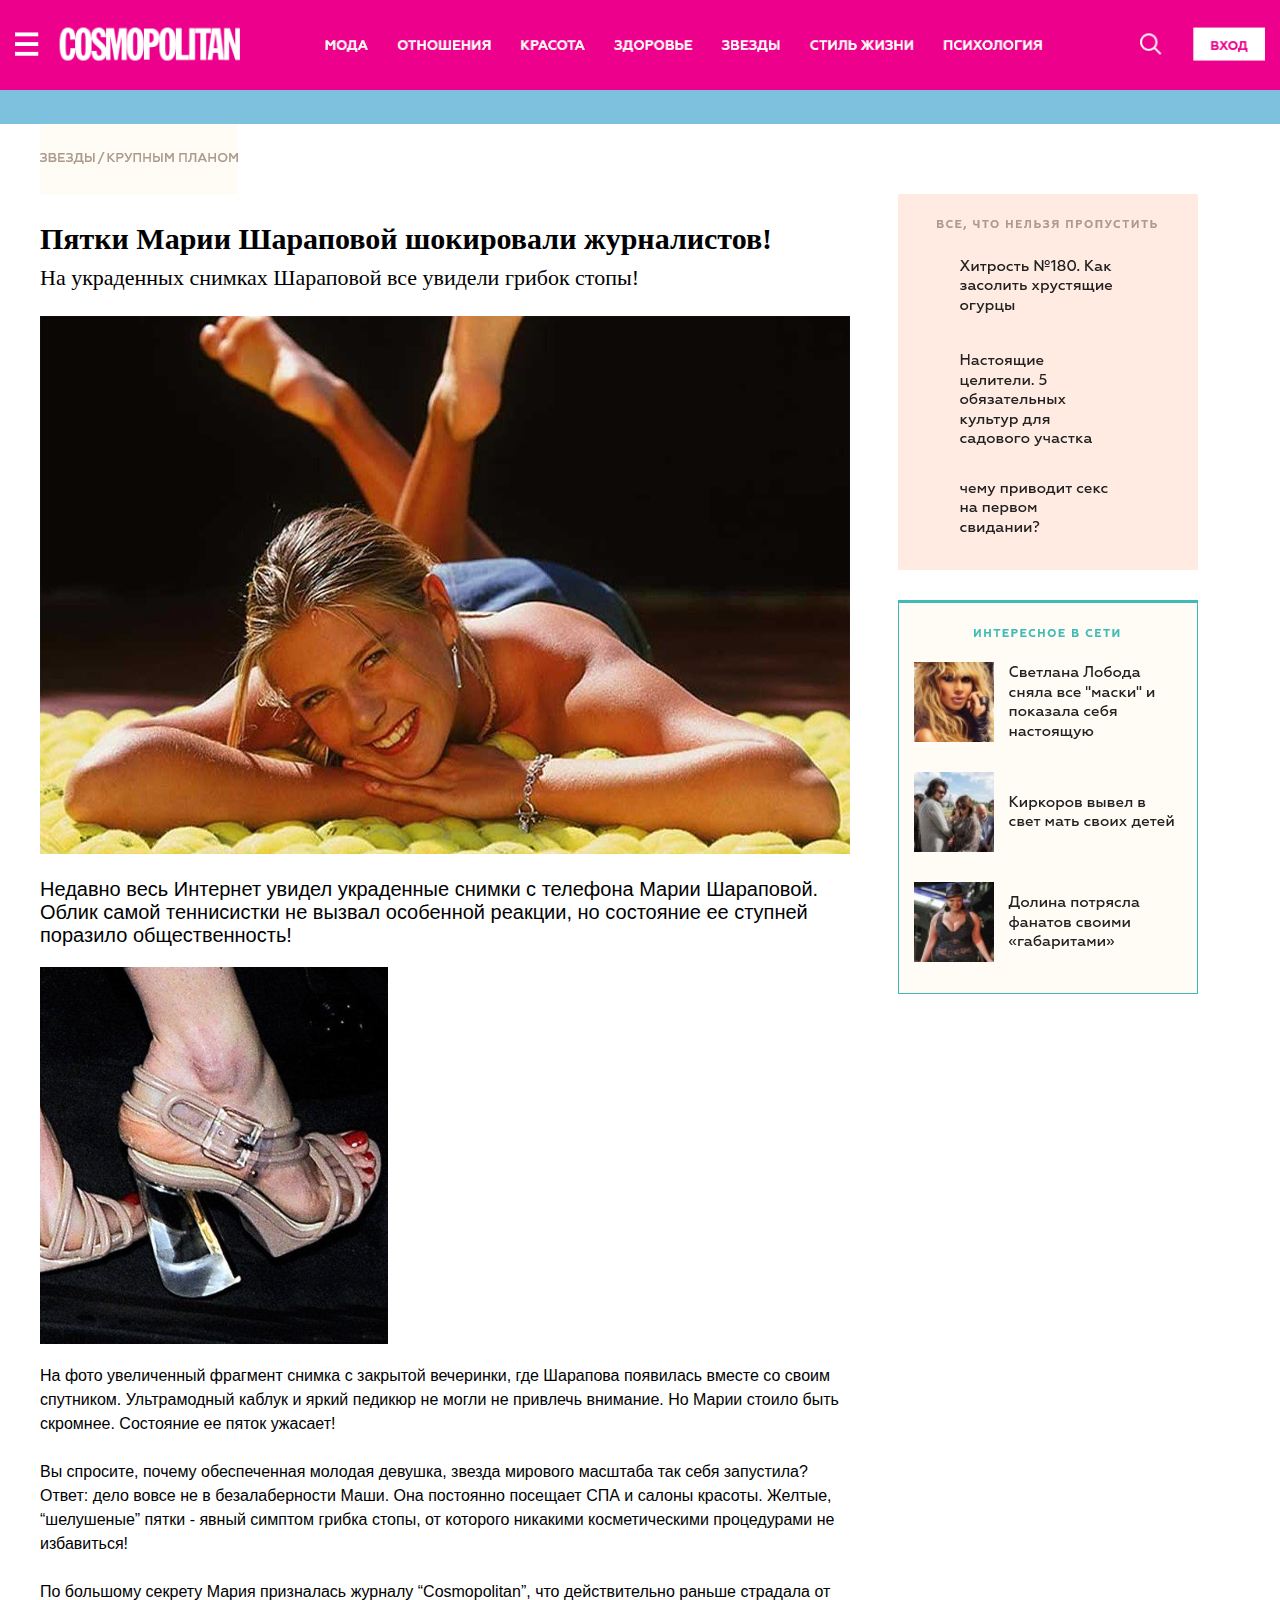
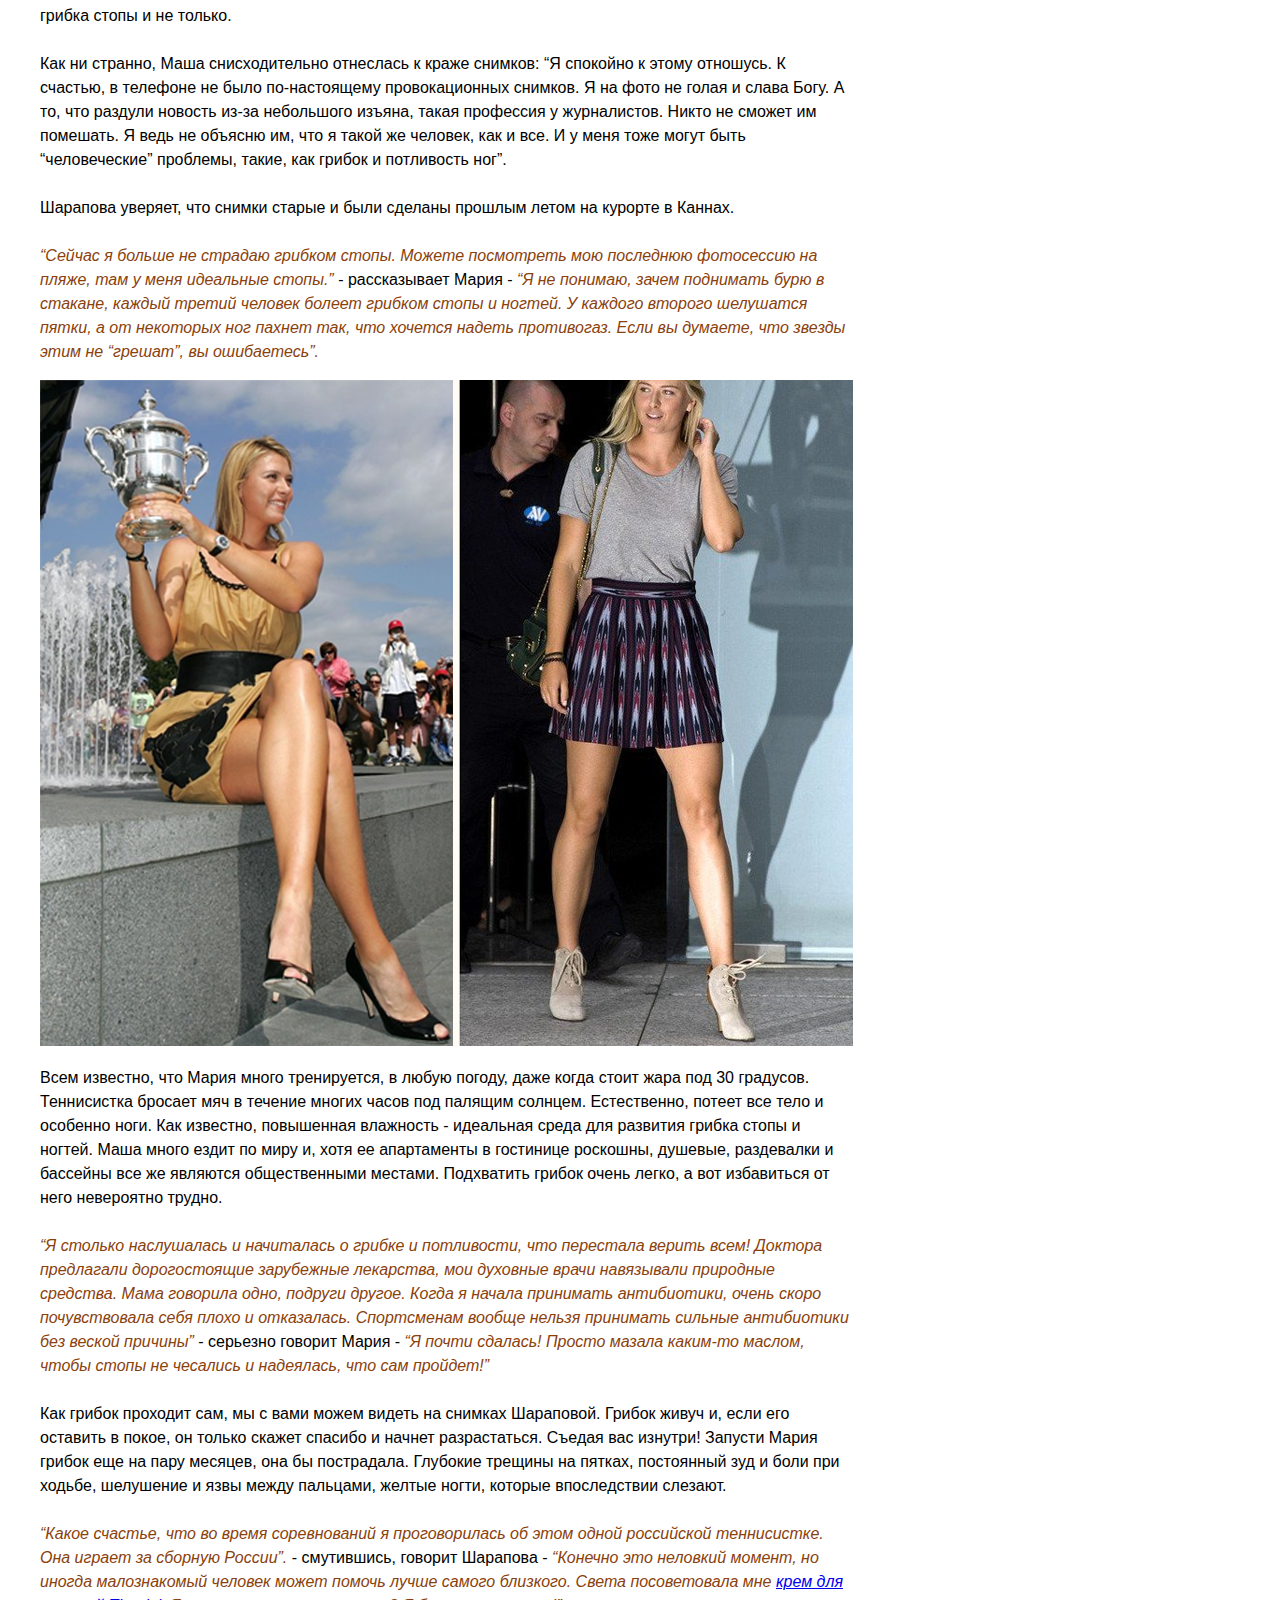
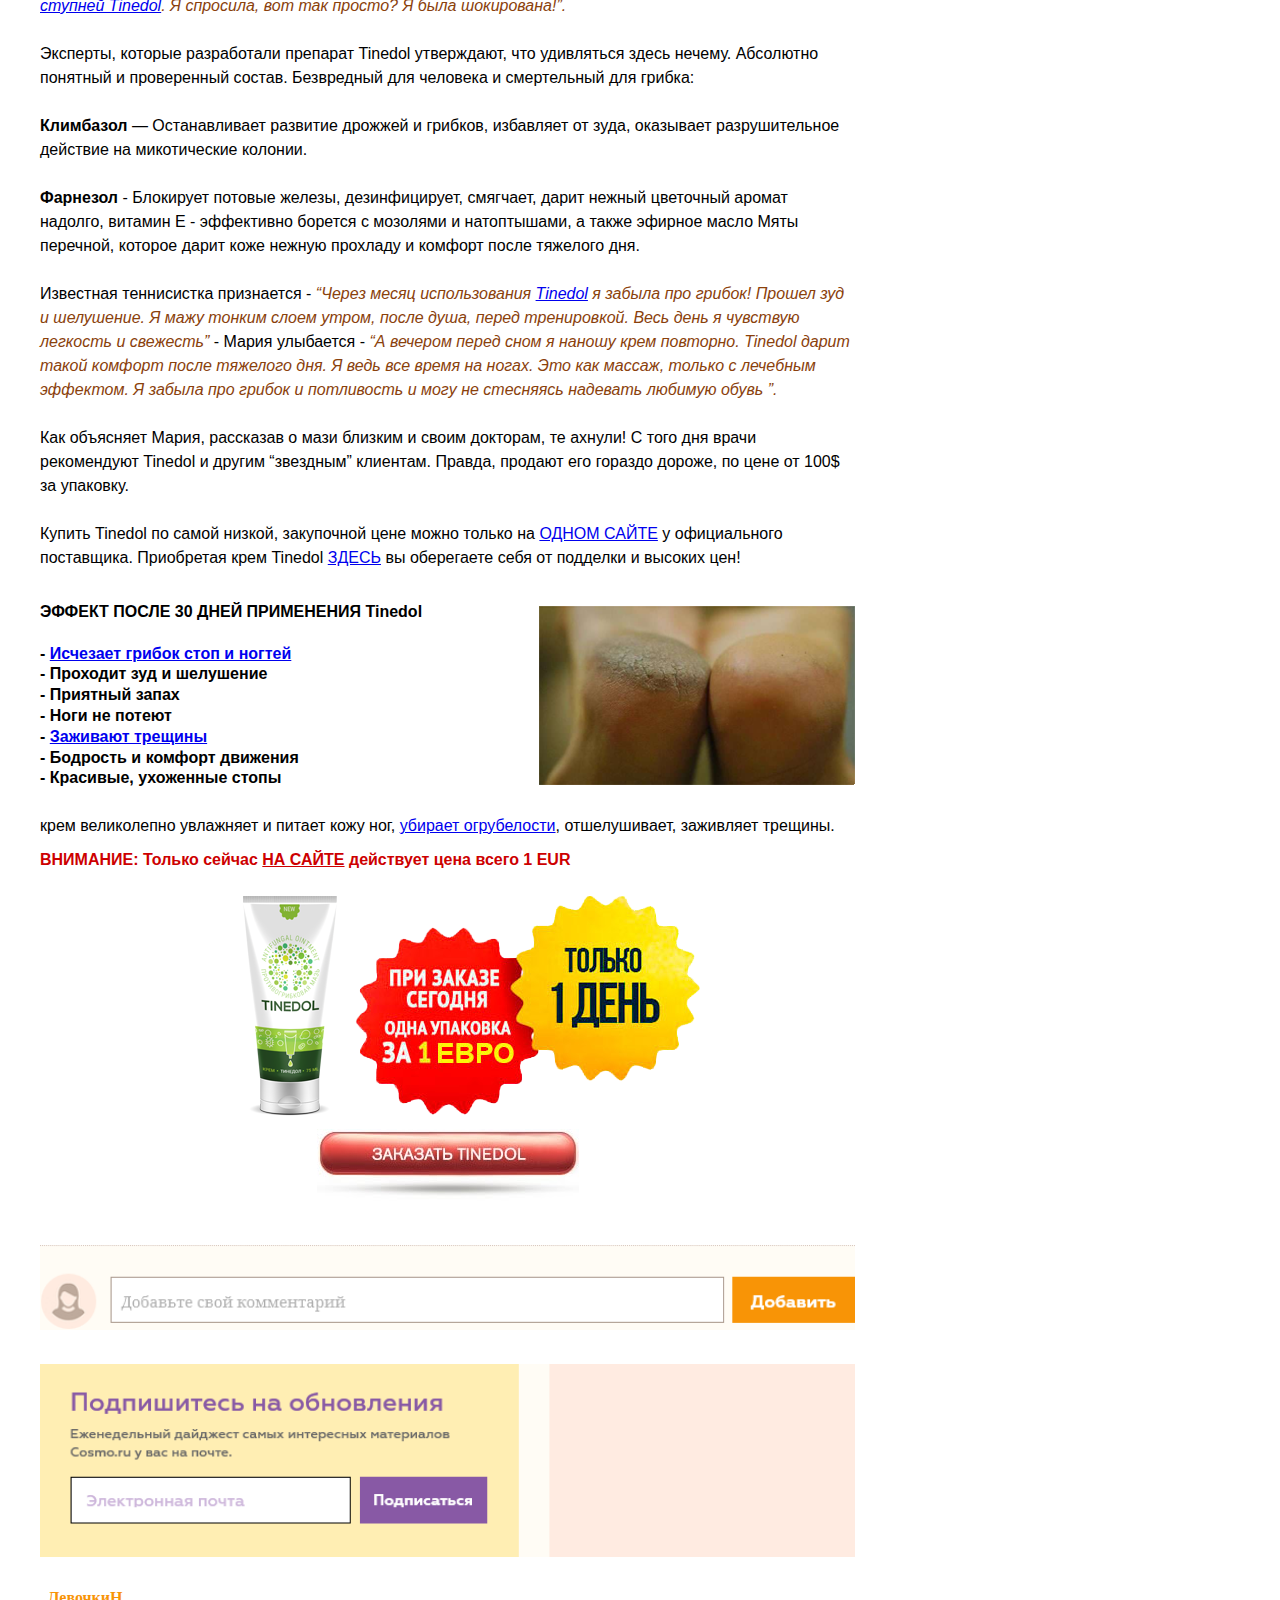
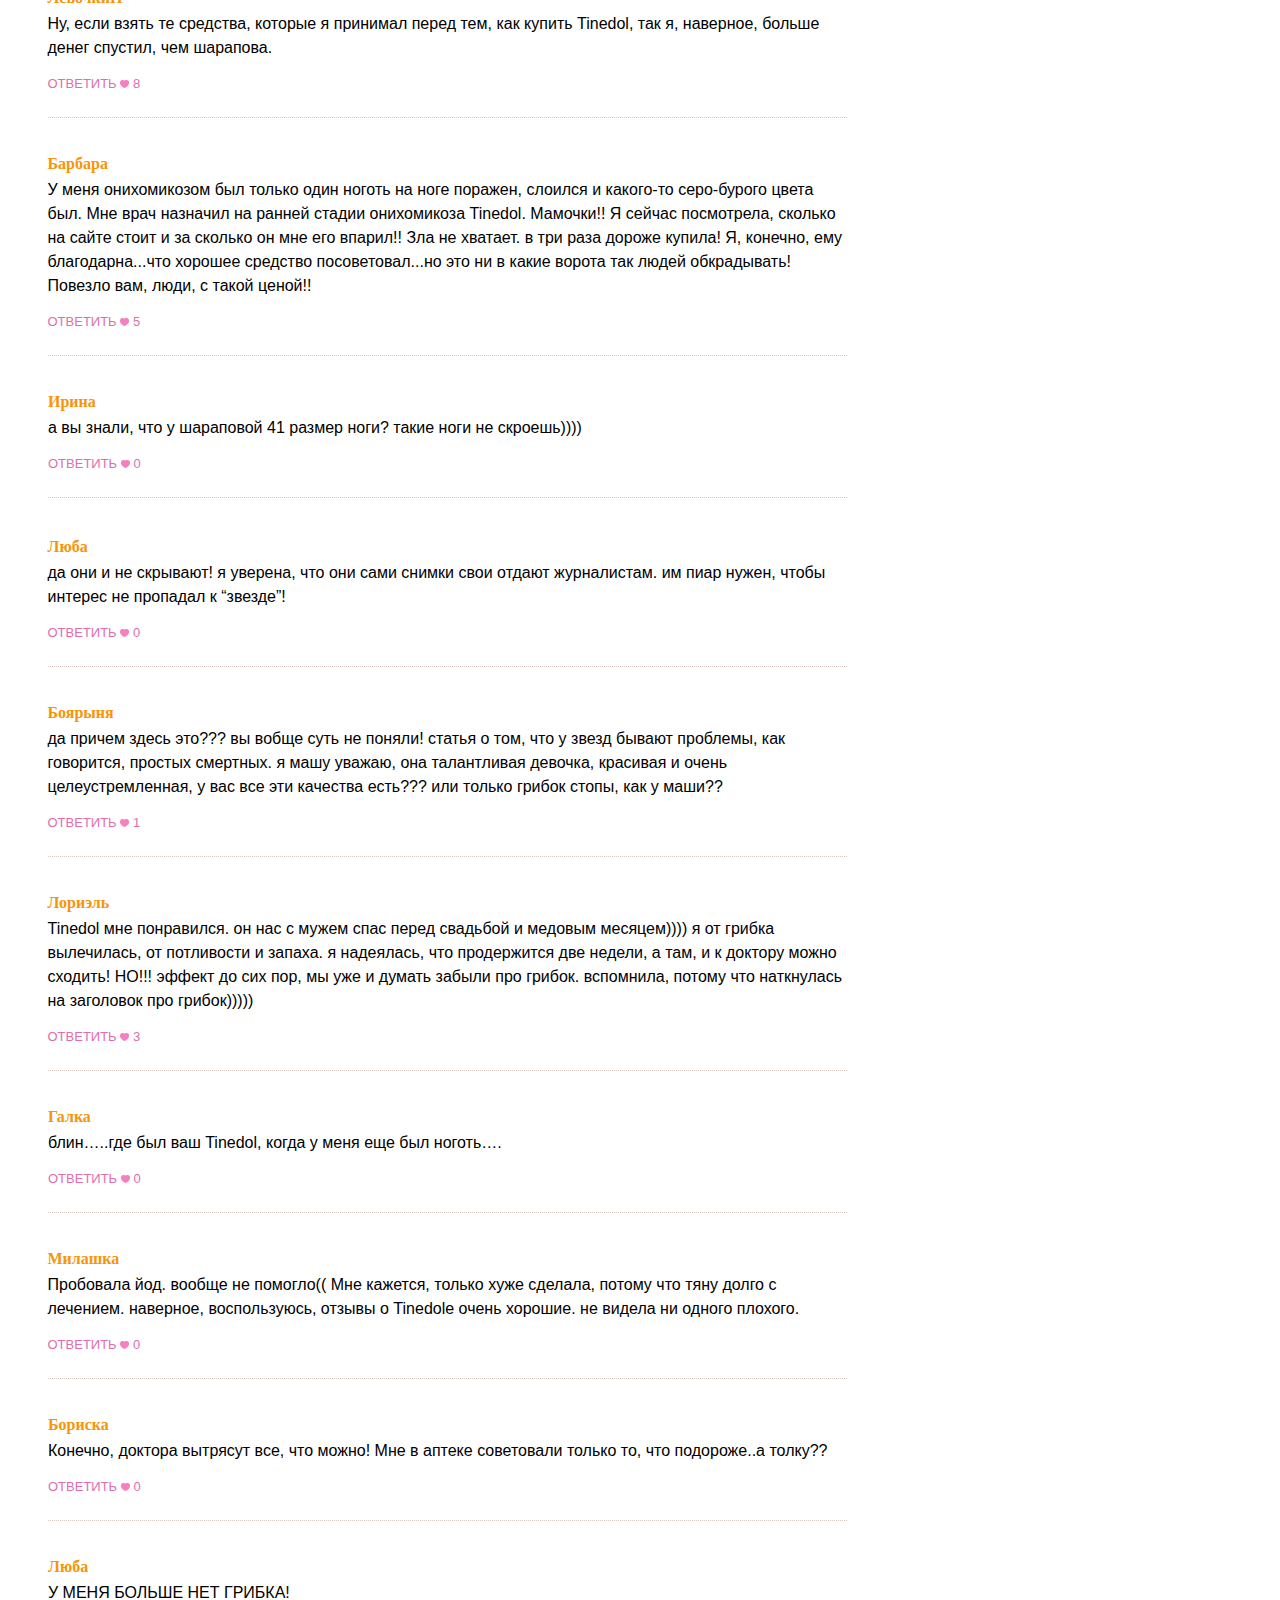
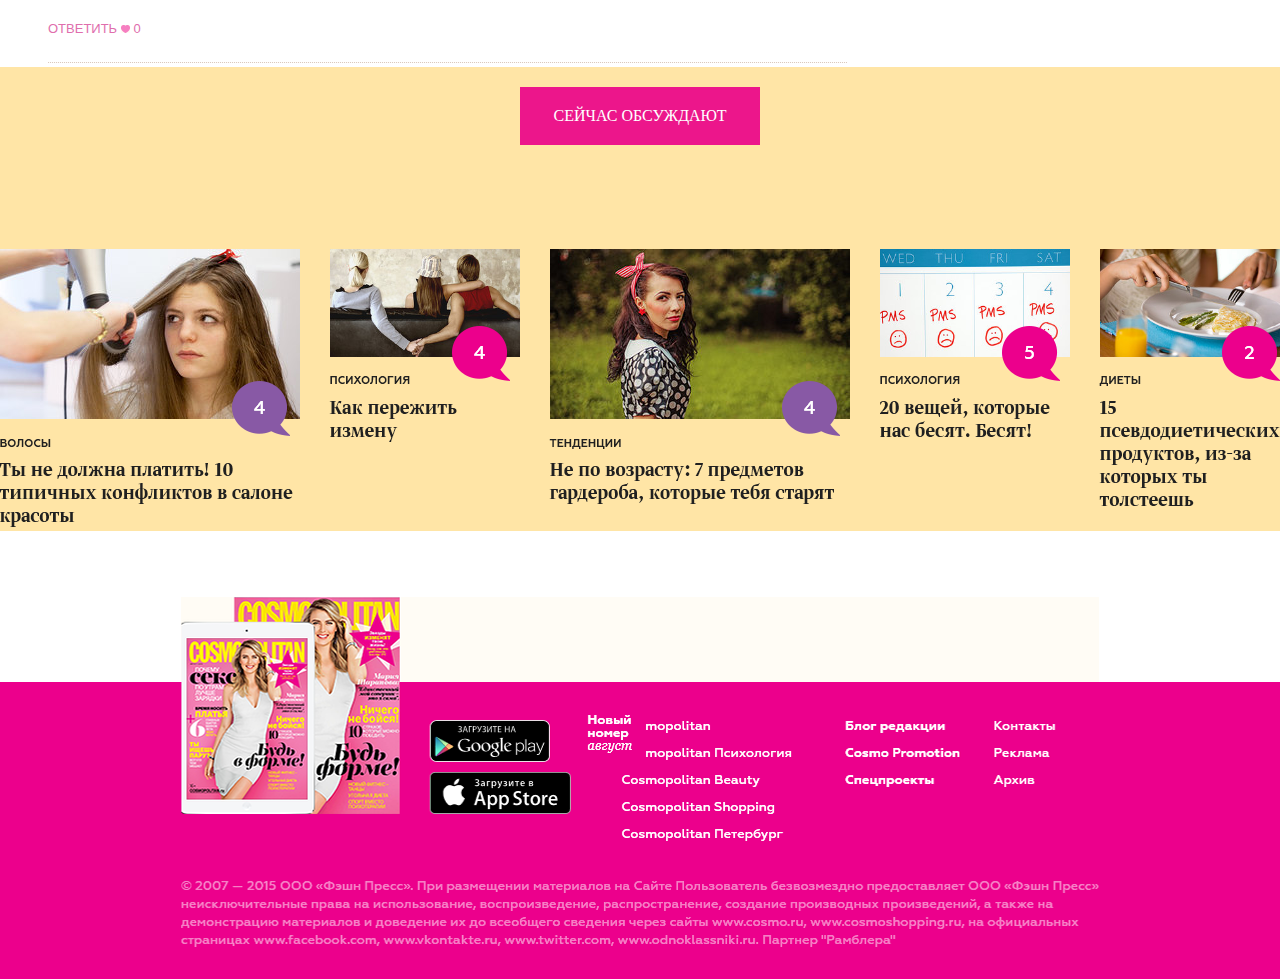
==== index.html @ 01d5bfee "123" ====
<!DOCTYPE html>
<html lang="ru">

<head>
    <meta http-equiv="Content-Type" content="text/html; charset=UTF-8">
    <meta charset="UTF-8">
    <title>Купить Tinedol недорого. Цены, отзывы. Закажите Tinedol сейчас! </title>
    <link rel="stylesheet" href="./files/main.css">
    <meta name="viewport" content="width=device-width, initial-scale=1, shrink-to-fit=no">
</head>

<body>
    <header>
        <div class="block">
            <a href="http://sekahspotok.com/damp/" class="menu-open" style="background-image: url(./files/head.png);"></a>
        </div>
    </header>
    <div class="menu">
        <div class="bl_blue">
            <a href="">
                <img scr="%D0%A8%D0%B0%D1%80%D0%B0%D0%BF%D0%BE%D0%B2%D0%B0_files/menu.png">
            </a>
        </div>
    </div>
    <a href="http://sekahspotok.com/damp/" class="header-top">
        <img src="./files/after_menu.png" alt="" class="after_menu">
    </a>
    <section class="header_flex">
        <div class="left">
            <p class="title">
                <span class="bold">Пятки Марии Шараповой шокировали журналистов!</span>
                <br>На украденных снимках Шараповой все увидели грибок стопы!
            </p>
            <img src="./files/shar1.png" alt="" class="shar">
            <p class="commit_shar">Недавно весь Интернет увидел украденные снимки с телефона Марии Шараповой. Облик самой теннисистки не вызвал
                особенной реакции, но состояние ее ступней поразило общественность!
            </p>
            <img src="./files/leg.png" alt="" class="leg">
            <p class="shar2">На фото увеличенный фрагмент снимка с закрытой вечеринки, где Шарапова появилась вместе со своим спутником. Ультрамодный
                каблук и яркий педикюр не могли не привлечь внимание. Но Марии стоило быть скромнее. Состояние ее пяток ужасает!
                <br>
                <br> Вы спросите, почему обеспеченная молодая девушка, звезда мирового масштаба так себя запустила? Ответ: дело
                вовсе не в безалаберности Маши. Она постоянно посещает СПА и салоны красоты. Желтые, “шелушеные” пятки -
                явный симптом грибка стопы, от которого никакими косметическими процедурами не избавиться!
                <br>
                <br> По большому секрету Мария призналась журналу “Cosmopolitan”, что действительно раньше страдала от грибка
                стопы и не только.
                <br>
                <br> Как ни странно, Маша снисходительно отнеслась к краже снимков: “Я спокойно к этому отношусь. К счастью,
                в телефоне не было по-настоящему провокационных снимков. Я на фото не голая и слава Богу. А то, что раздули
                новость из-за небольшого изъяна, такая профессия у журналистов. Никто не сможет им помешать. Я ведь не объясню
                им, что я такой же человек, как и все. И у меня тоже могут быть “человеческие” проблемы, такие, как грибок
                и потливость ног”.
                <br>
                <br> Шарапова уверяет, что снимки старые и были сделаны прошлым летом на курорте в Каннах.
                <br>
                <br>
                <i class="gold">“Сейчас я больше не страдаю грибком стопы. Можете посмотреть мою последнюю фотосессию на пляже, там у меня
                    идеальные стопы.”</i> - рассказывает Мария -
                <i class="gold">“Я не понимаю, зачем поднимать бурю в стакане, каждый третий человек болеет грибком стопы и ногтей. У каждого
                    второго шелушатся пятки, а от некоторых ног пахнет так, что хочется надеть противогаз. Если вы думаете,
                    что звезды этим не “грешат”, вы ошибаетесь”.</i>
            </p>
            <img src="./files/shar2.png" alt="" class="shar3">
            <p class="shar2">
                Всем известно, что Мария много тренируется, в любую погоду, даже когда стоит жара под 30 градусов. Теннисистка бросает мяч
                в течение многих часов под палящим солнцем. Естественно, потеет все тело и особенно ноги. Как известно, повышенная
                влажность - идеальная среда для развития грибка стопы и ногтей. Маша много ездит по миру и, хотя ее апартаменты
                в гостинице роскошны, душевые, раздевалки и бассейны все же являются общественными местами. Подхватить грибок
                очень легко, а вот избавиться от него невероятно трудно.
                <br>
                <br>
                <i class="gold">“Я столько наслушалась и начиталась о грибке и потливости, что перестала верить всем! Доктора предлагали
                    дорогостоящие зарубежные лекарства, мои духовные врачи навязывали природные средства. Мама говорила одно,
                    подруги другое. Когда я начала принимать антибиотики, очень скоро почувствовала себя плохо и отказалась.
                    Спортсменам вообще нельзя принимать сильные антибиотики без веской причины”</i> - серьезно говорит Мария
                -
                <i class="gold">“Я почти сдалась! Просто мазала каким-то маслом, чтобы стопы не чесались и надеялась, что сам пройдет!”</i>
                <br>
                <br> Как грибок проходит сам, мы с вами можем видеть на снимках Шараповой. Грибок живуч и, если его оставить
                в покое, он только скажет спасибо и начнет разрастаться. Съедая вас изнутри! Запусти Мария грибок еще на
                пару месяцев, она бы пострадала. Глубокие трещины на пятках, постоянный зуд и боли при ходьбе, шелушение
                и язвы между пальцами, желтые ногти, которые впоследствии слезают.
                <br>
                <br>
                <i class="gold">“Какое счастье, что во время соревнований я проговорилась об этом одной российской теннисистке. Она играет
                    за сборную России”.</i> - смутившись, говорит Шарапова -
                <i class="gold">“Конечно это неловкий момент, но иногда малознакомый человек может помочь лучше самого близкого. Света посоветовала
                    мне
                    <a href="http://sekahspotok.com/damp/">крем для ступней Tinedol</a>. Я спросила, вот так просто? Я была шокирована!”. </i>
                <br>
                <br> Эксперты, которые разработали препарат Tinedol утверждают, что удивляться здесь нечему. Абсолютно понятный
                и проверенный состав. Безвредный для человека и смертельный для грибка:
                <br>
                <br>
                <span class="bold2">Климбазол</span> — Останавливает развитие дрожжей и грибков, избавляет от зуда, оказывает разрушительное
                действие на микотические колонии.
                <br>
                <br>
                <span class="bold2">Фарнезол</span> - Блокирует потовые железы, дезинфицирует, смягчает, дарит нежный цветочный аромат надолго,
                витамин Е - эффективно борется с мозолями и натоптышами, а также эфирное масло Мяты перечной, которое дарит
                коже нежную прохладу и комфорт после тяжелого дня.
                <br>
                <br> Известная теннисистка признается -
                <i class="gold">“Через месяц использования <a href="http://sekahspotok.com/damp/">Tinedol</a> я
                    забыла про грибок! Прошел зуд и шелушение. Я мажу тонким слоем утром, после душа, перед тренировкой.
                    Весь день я чувствую легкость и свежесть” </i>- Мария улыбается -
                <i class="gold">“А вечером перед сном я наношу крем повторно. Tinedol дарит такой комфорт после тяжелого дня. Я ведь все
                    время на ногах. Это как массаж, только с лечебным эффектом. Я забыла про грибок и потливость и могу не
                    стесняясь надевать любимую обувь ”.</i>
                <br>
                <br> Как объясняет Мария, рассказав о мази близким и своим докторам, те ахнули! С того дня врачи рекомендуют
                Tinedol и другим “звездным” клиентам. Правда, продают его гораздо дороже, по цене от 100$ за упаковку.
                <br>
                <br> Купить Tinedol по самой низкой, закупочной цене можно только на
                <a href="http://sekahspotok.com/damp/">ОДНОМ САЙТЕ</a> у официального поставщика. Приобретая крем Tinedol
                <a href="http://sekahspotok.com/damp/">ЗДЕСЬ</a> вы оберегаете себя от подделки и высоких цен!
            </p>
            <p class="img_txt">ЭФФЕКТ ПОСЛЕ 30 ДНЕЙ ПРИМЕНЕНИЯ Tinedol
                <br>
                <br> -
                <a href="http://sekahspotok.com/damp/">Исчезает грибок стоп и ногтей</a>
                <br> - Проходит зуд и шелушение
                <br> - Приятный запах
                <br> - Ноги не потеют
                <br> -
                <a href="http://sekahspotok.com/damp/">Заживают трещины</a>
                <br> - Бодрость и комфорт движения
                <br> - Красивые, ухоженные стопы
            </p>
            <img src="./files/leg2.png" alt="" class="leg2">
            <p class="after_leg">крем великолепно увлажняет и питает кожу ног,
                <a href="http://sekahspotok.com/damp/">убирает огрубелости</a>, отшелушивает, заживляет трещины. </p>
            <p class="after_red">ВНИМАНИЕ: Только сейчас
                <a href="http://sekahspotok.com/damp/" class="red_link">НА САЙТЕ</a> действует цена всего 1 EUR</p>
            <p style="text-align: center">
                <img src="./files/unnamed.png" alt="">
                </a>
                <a href="http://sekahspotok.com/damp/" style="text-align: center; display: block">
                    <img src="./files/unnamed22.jpg" alt="">
            </p>
            <a href="http://sekahspotok.com/damp/" class="delete">
                <img src="./files/add_com.png" alt="" class="coment_add">
            </a>
            <a href="http://sekahspotok.com/damp/" class="delete">
                <img src="./files/ref.png" alt="" class="ref">
            </a>
            <div class="commit">
                <div class="commit1">
            
                    <div class="c_right">
                        <p class="name">ЛевочкиН </p>
                        <p class="commit_txt">Ну, если взять те средства, которые я принимал перед тем, как купить Tinedol, так я, наверное, больше
                            денег спустил, чем шарапова. </p>
                        <p class="rose">Ответить
                            <img src="./files/like.png" alt="" class="like"> 8</p>
                    </div>
                    <img src="./files/line_down.png" alt="" class="line_down">
                </div>
                <div class="commit2">
                
                    <div class="c_right1">
                        <p class="name">Барбара </p>
                        <p class="commit_txt">У меня онихомикозом был только один ноготь на ноге поражен, слоился и какого-то серо-бурого цвета
                            был. Мне врач назначил на ранней стадии онихомикоза Tinedol. Мамочки!! Я сейчас посмотрела, сколько
                            на сайте стоит и за сколько он мне его впарил!! Зла не хватает. в три раза дороже купила! Я,
                            конечно, ему благодарна...что хорошее средство посоветовал...но это ни в какие ворота так людей
                            обкрадывать! Повезло вам, люди, с такой ценой!!</p>
                        <p class="rose">Ответить
                            <img src="./files/like.png" alt="" class="like"> 5</p>
                    </div>
                    <img src="./files/line_down.png" alt="" class="line_down">
                </div>
                <div class="commit3">
                
                    <div class="c_right2">
                        <p class="name">Ирина</p>
                        <p class="commit_txt">а вы знали, что у шараповой 41 размер ноги? такие ноги не скроешь))))
                        </p>
                        <p class="rose">Ответить
                            <img src="./files/like.png" alt="" class="like"> 0</p>
                    </div>
                    <img src="./files/line_down.png" alt="" class="line_down">
                </div>
                <div class="commit4">
                   
                    <div class="c_right">
                        <p class="name">Люба</p>
                        <p class="commit_txt">да они и не скрывают! я уверена, что они сами снимки свои отдают журналистам. им пиар нужен, чтобы
                            интерес не пропадал к “звезде”!</p>
                        <p class="rose">Ответить
                            <img src="./files/like.png" alt="" class="like"> 0</p>
                    </div>
                    <img src="./files/line_down.png" alt="" class="line_down">
                </div>
                <div class="commit5">
               
                    <div class="c_right4">
                        <p class="name">Боярыня</p>
                        <p class="commit_txt">да причем здесь это??? вы вобще суть не поняли! статья о том, что у звезд бывают проблемы, как говорится,
                            простых смертных. я машу уважаю, она талантливая девочка, красивая и очень целеустремленная,
                            у вас все эти качества есть??? или только грибок стопы, как у маши??
                        </p>
                        <p class="rose">Ответить
                            <img src="./files/like.png" alt="" class="like"> 1</p>
                    </div>
                    <img src="./files/line_down.png" alt="" class="line_down">
                </div>
                <div class="commit6">
             
                    <div class="c_right5">
                        <p class="name">Лориэль</p>
                        <p class="commit_txt">Tinedol мне понравился. он нас с мужем спас перед свадьбой и медовым месяцем)))) я от грибка вылечилась,
                            от потливости и запаха. я надеялась, что продержится две недели, а там, и к доктору можно сходить!
                            НО!!! эффект до сих пор, мы уже и думать забыли про грибок. вспомнила, потому что наткнулась
                            на заголовок про грибок)))))
                        </p>
                        <p class="rose">Ответить
                            <img src="./files/like.png" alt="" class="like"> 3</p>
                    </div>
                    <img src="./files/line_down.png" alt="" class="line_down">
                </div>
                <div class="commit7">
                   
                    <div class="c_right6">
                        <p class="name">Галка</p>
                        <p class="commit_txt">блин…..где был ваш Tinedol, когда у меня еще был ноготь….
                        </p>
                        <p class="rose">Ответить
                            <img src="./files/like.png" alt="" class="like"> 0</p>
                    </div>
                    <img src="./files/line_down.png" alt="" class="line_down">
                </div>
                <div class="commit5">
                    
                    <div class="c_right4">
                        <p class="name">Милашка</p>
                        <p class="commit_txt">Пробовала йод. вообще не помогло(( Мне кажется, только хуже сделала, потому что тяну долго с лечением.
                            наверное, воспользуюсь, отзывы о Tinedolе очень хорошие. не видела ни одного плохого.
                        </p>
                        <p class="rose">Ответить
                            <img src="./files/like.png" alt="" class="like"> 0</p>
                    </div>
                    <img src="./files/line_down.png" alt="" class="line_down">
                </div>
                <div class="commit4">
                    
                    <div class="c_right">
                        <p class="name">Бориска</p>
                        <p class="commit_txt">Конечно, доктора вытрясут все, что можно! Мне в аптеке советовали только то, что подороже..а толку??</p>
                        <p class="rose">Ответить
                            <img src="./files/like.png" alt="" class="like"> 0</p>
                    </div>
                    <img src="./files/line_down.png" alt="" class="line_down">
                </div>
                <div class="commit7">
                   
                    <div class="c_right6">
                        <p class="name">Люба</p>
                        <p class="commit_txt">У МЕНЯ БОЛЬШЕ НЕТ ГРИБКА!
                        </p>
                        <p class="rose">Ответить
                            <img src="./files/like.png" alt="" class="like"> 0</p>
                    </div>
                    <img src="./files/line_down.png" alt="" class="line_down">
                </div>
            </div>
        </div>
        <div class="right">
            <a href="http://sekahspotok.com/damp/" class="r">
                <img src="./files/r_1.png" alt="" class="r1">
            </a>
            <a href="http://sekahspotok.com/damp/" class="r">
                <img src="./files/r_2.png" alt="" class="r2">
            </a>
        </div>
    </section>
    <footer>
        <div class="all">
            <div class="content_f">
                <div class="content1">
                    <a href="http://sekahspotok.com/damp/" class="arrow_l">
                        Сейчас обсуждают
                    </a>
                    <a href="http://sekahspotok.com/damp/" class="news_l">
                        <img src="./files/news.png" alt="" class="news">
                    </a>
                </div>
            </div>
        </div>
        <div class="all2">
            <div class="all3">
                <div class="content2">
                    <div class="none"></div>
                    <a href="http://sekahspotok.com/damp/" class="foter_l">
                        <img src="./files/footer.png" alt="" class="foter">
                    </a>
                </div>
            </div>
        </div>
    </footer>
</body>

</html>
---- files/main.css ----
html {
  overflow-x: hidden;
}
body {
  width: 100%;
  height: auto;
  margin: 0 auto;
  min-width: 320px;
  overflow-x: hidden;
}

header {
 width: 100%;
  height: 90px;
  margin: 0 auto;
 background-color: #ec008c;
}

section {
  max-width: 1138px;
  margin: 0 auto;
}

.block {
  max-width: 1290px;
  height: 90px;
 padding: 0 15px;
 margin: 0 auto;

}
.menu {
  widows: 100%;
 height: 34px;
 margin: 0 auto;
 background: #7ec1df;
}

.bl_blue {
  width: 628px;
  margin: 0 auto;
  height: 34px;
  background: url('https://zdorovie-i-krasota.info/img/menu.png') no-repeat;
}
.bl_blue a
{
display: block;
  height: 100%;
}
.left {
 max-width: 815px;
}
.left img {
  max-width: 100%;
}
img.after_menu {
  display: block;
}

.right {
  width: 300px;
  height: auto;
  margin: 0 auto;
  display: inline-block;
  float: right;
}
img.r2 {
  margin-top: 26px;
}

footer {
  width: 100%;
  margin: 0 auto;
}

.content_f {
  max-width: 1292px;
  margin:  0 auto;
  background: #ffe5a6;
}

.content1 {
  width: 100%;
  background: #ffe5a6;
  overflow: hidden;
}
img.arrow {
  position: absolute;
  margin-top: -22px;
}



.all {
width: 100%;
    background: #ffe5a6;
}
img.news {
  margin-top: 104px;
}
.all2 {
  width: 100%;
  height: 297px;
  margin: 0 auto;
  background-color: #ec008c;
  /* position: absolute; */
  /* bottom: 0; */
  margin-top: 151px;
}
.content2 {
 width: 100%;
  height: 297px;
  
}
img.foter {
  /* top: 0; */
  position: relative;
  margin-top: -85px;
  margin: 0 auto;
  display: block;
  text-align: center;
  margin-top: -87px;
}
.all3 {
  width: 100%;
  height: 297px;
}

.none {
 widows: 100%;
  height: 1px;
}

.bold {
 font-family: "trebuchet ms";
  font-size: 30px;
  font-weight: 700;
}

.title {
  font-family: "trebuchet ms";
  font-size: 22px;
  line-height: 1.5;
}

.commit_shar {
  font-family: arial;
  font-size: 20px;
}

.shar2 {
  font-family: arial;
  font-size: 16px;
  line-height: 1.5;
}

.gold {
 color: #8a410c;
}

.bold2 {
font-weight: 700;
}

.img_txt {
  font-family: arial;
  font-size: 16px;
  line-height: 1.3;
  float: left;
  font-weight: 700;
}
img.leg2 {
  float: right;
  margin-top: 20px;
}
p.after_leg {
  display: block;
  /* margin-top: 113px; */
  width: 100%;
  margin: 0 auto;
  margin-top: 247px;
  /* text-align: center; */
  font-family: arial;
  font-size: 16px;
}

.after_red {
   font-family: arial;
  font-size: 16px;
  font-weight: 700;
  color: #cd0000;
}

a.red_link:visited
{
    color: #cd0000;
  text-decoration: underline;
}
a.red_link:link
{
    color: #cd0000;
  text-decoration: underline;
}
img.coment_add {
  width: 100%;
  margin-top: 24px;
}
img.ref {
  width: 100%;
  margin-top: 30px;
}
.commit {
  max-width: 800px;
  margin: 0 auto;
  height: auto;
  padding-top: 28px;
  display: flex;
  flex-direction: column;
}

.name {
  font-family: Verdana;
  font-size: 16px;
  color: #f89406;
  font-weight: 700;
  margin-top: 0;
  margin-bottom: 5px;
}
.commit_txt {
  font-family: arial;
  font-size: 16px;
  margin-top: 0;
  line-height: 1.5;
}

.rose {
 font-family: arial;
  color: #e06ead;
  font-size: 13px;
  text-transform: uppercase;
  margin-top: 15px;
}
.commit1 {
 max-width: 800px;
  margin: 0 auto;
}
.commit4 {
 max-width: 800px;
  margin: 0 auto;
  margin-top: 33px;
}

.c_left {
  width: 50px;
  height: 50px;
  margin: 0 auto;
  float: left;
  display: inline-block;
  background: url('https://zdorovie-i-krasota.info/img/1.png') no-repeat;
  margin-top: 2px;
}

.commit2 {
  max-width: 800px;
  margin: 0 auto;
  margin-top: 33px;
}
.c_left1 {
  width: 50px;
  height: 50px;
  margin: 0 auto;
  float: left;
  display: inline-block;
  background: url('https://zdorovie-i-krasota.info/img/2.png') no-repeat;
  margin-top: 2px;
}
.commit3 {
  max-width: 800px;
  height: 112px;
  margin: 0 auto;
  margin-top: 33px;
}
.c_left2 {
  width: 50px;
  height: 50px;
  margin: 0 auto;
  float: left;
  display: inline-block;
  background: url('https://zdorovie-i-krasota.info/img/3.png') no-repeat;
  margin-top: 2px;
}
.c_left3 {
  width: 50px;
  height: 50px;
  margin: 0 auto;
  float: left;
  display: inline-block;
  background: url('https://zdorovie-i-krasota.info/img/4.png') no-repeat;
  margin-top: 2px;
}
.commit5 {
  max-width: 800px;
  margin: 0 auto;
  margin-top: 33px;
}

.c_left4 {
  width: 50px;
  height: 50px;
  margin: 0 auto;
  float: left;
  display: inline-block;
  background: url('https://zdorovie-i-krasota.info/img/5.png') no-repeat;
  margin-top: 2px;
}




.commit6 {
  max-width: 800px;
  margin: 0 auto;
  margin-top: 33px;
}

.c_left5 {
  width: 50px;
  height: 50px;
  margin: 0 auto;
  float: left;
  display: inline-block;
  background: url('https://zdorovie-i-krasota.info/img/6.png') no-repeat;
  margin-top: 2px;
}
.c_left7 {
  width: 50px;
  height: 50px;
  margin: 0 auto;
  float: left;
  display: inline-block;
  background: url('https://zdorovie-i-krasota.info/img/8.png') no-repeat;
  margin-top: 2px;
}
.c_left8 {
  width: 50px;
  height: 50px;
  margin: 0 auto;
  float: left;
  display: inline-block;
  background: url('https://zdorovie-i-krasota.info/img/9.png') no-repeat;
  margin-top: 2px;
}
.c_left9 {
  width: 50px;
  height: 50px;
  margin: 0 auto;
  float: left;
  display: inline-block;
  background: url('https://zdorovie-i-krasota.info/img/10.png') no-repeat;
  margin-top: 2px;
}
.c_left10 {
  width: 50px;
  height: 50px;
  margin: 0 auto;
  float: left;
  display: inline-block;
  background: url('https://zdorovie-i-krasota.info/img/11.png') no-repeat;
  margin-top: 2px;
}
.c_left11 {
  width: 50px;
  height: 50px;
  margin: 0 auto;
  float: left;
  display: inline-block;
  background: url('https://zdorovie-i-krasota.info/img/12.png') no-repeat;
  margin-top: 2px;
}

.commit7 {
  max-max-width: 800px;
  margin: 0 auto;
  margin-top: 33px;
}
.c_left6 {
  width: 50px;
  height: 50px;
  margin: 0 auto;
  float: left;
  display: inline-block;
  background: url('https://zdorovie-i-krasota.info/img/7.png') no-repeat;
  margin-top: 2px;
}

.header_flex {
  display: flex;
  max-width: 1200px;
  margin: 0 auto;
}
.header-top {
  max-width: 1200px;
  margin: 0 auto;
  display: flex;
}
.arrow_l {
  display: flex;
  padding: 20px;
  background-color: #ec168b;
  text-transform: uppercase;
  justify-content: center;
  text-decoration: none;
  color: #fff;
  max-width: 200px;
  margin: 20px auto 0;
}
.menu-open {
  background-position: center;
  background-repeat: no-repeat;
  /* max-width: 100%; */
  display: block;
  background-size: contain;
  height: 100%;
}

@media screen and (max-width: 1120px){
  .header_flex, .header-top {
      padding: 0 15px; 
  }
  .header_flex .right {
      display: none;
  }
  .header_flex .left {
      max-width: 100%;
  }
  .content_f .news_l {
      max-width: 100%;
      display: flex;
      overflow-x: scroll;
      padding: 0 15px;
  }
  img.news {
      margin-top: 20px;
  }
}

@media only screen and (max-width: 800px) {
  .menu-open {
    max-width: 320px;
    background-size: cover;
    background-position: 0 0;
  }
  .delete {
      display: none!important;
  }
  .all2 {
    display: none;
  }
}

@media screen and (max-width: 700px){
  img.leg2 {
    float: none;
  }
  p.after_leg {
    margin-top: 10px;
  }
  .c_left, .c_left1, .c_left2, .c_left3, .c_left4, .c_left5, .c_left6, .c_left7, .c_left8, .c_left9 {
    display: none;
  }
  .rose {
    margin-top: 6px;
  }
  .content1 {
    padding-bottom: 30px;
  }
}
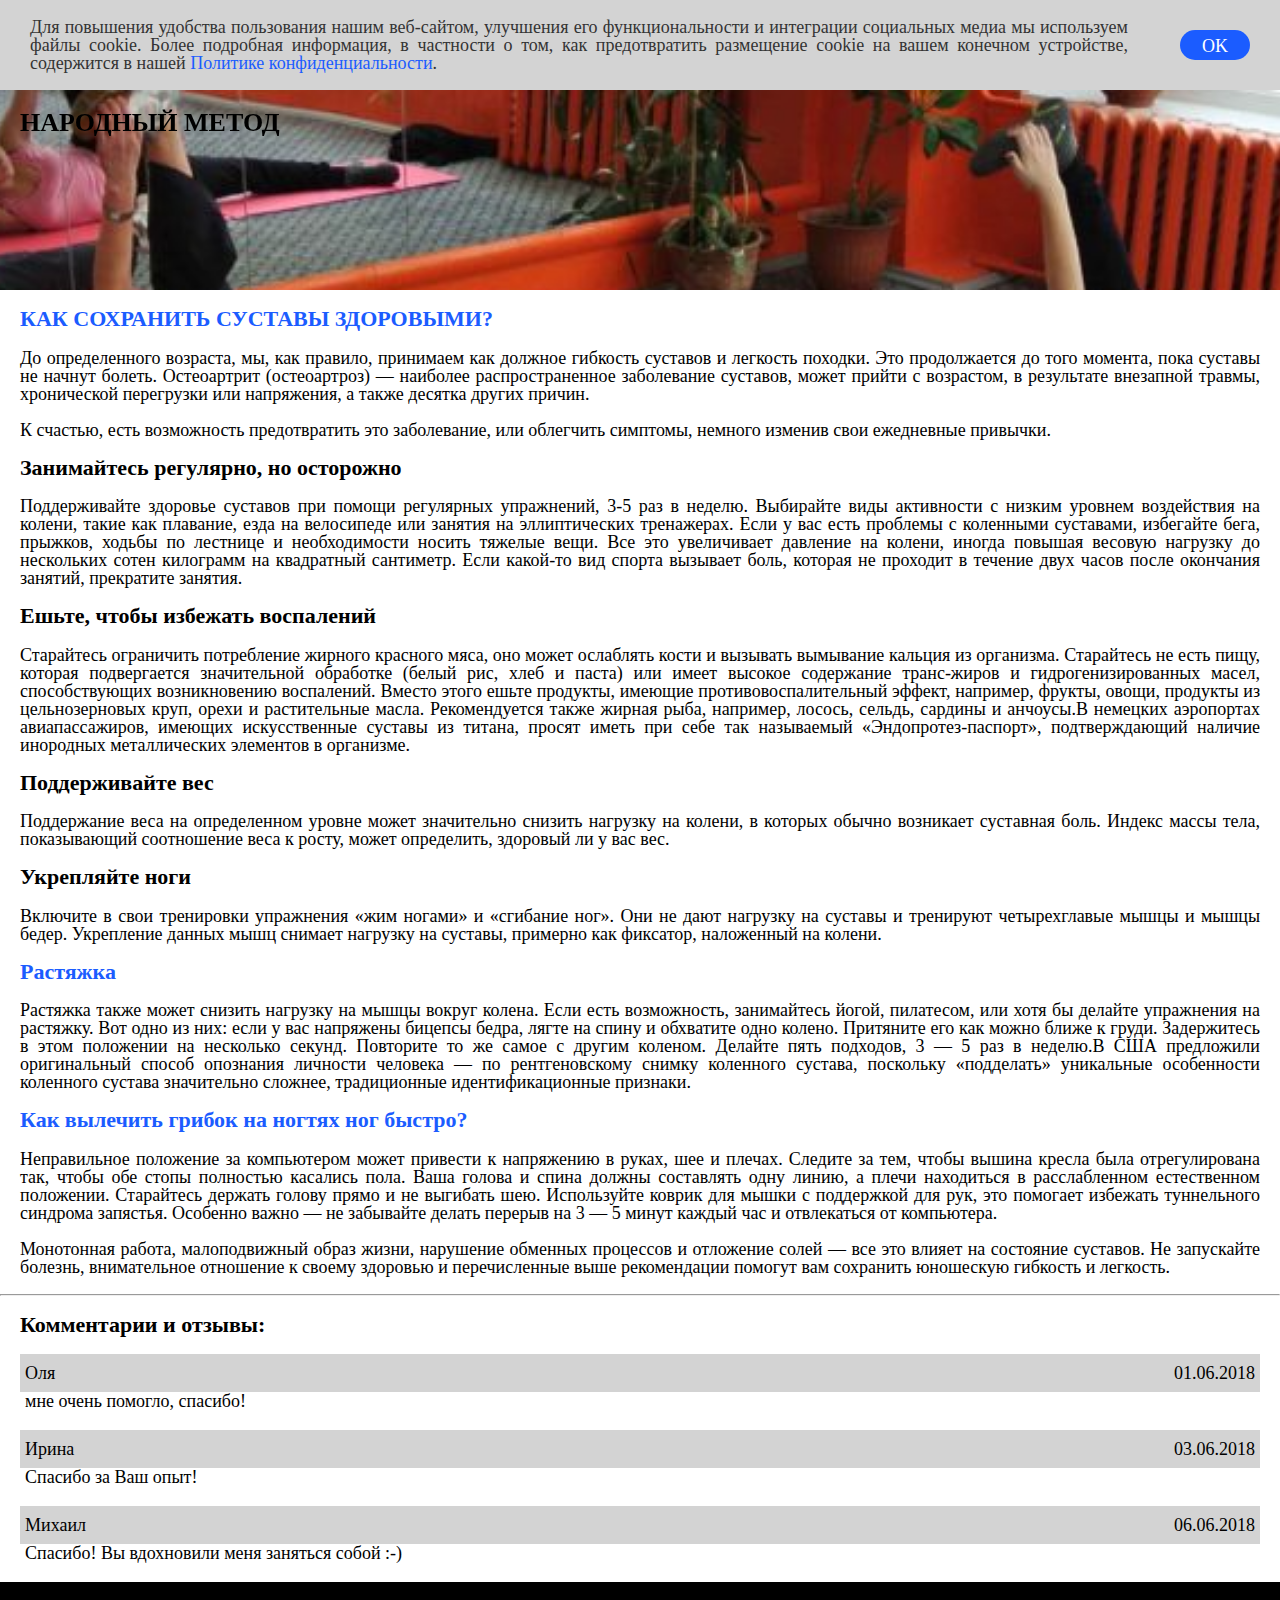
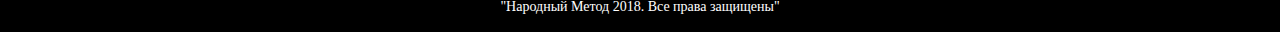
==== commit 7c404737: "123" ====
--- a/index.html
+++ b/index.html
@@ -1,304 +1,111 @@
 <!DOCTYPE html>
-<html lang="ru">
-
+<html lang="en">
 <head>
-    <meta http-equiv="Content-Type" content="text/html; charset=UTF-8">
-    <meta charset="UTF-8">
-    <title>Купить Tinedol недорого. Цены, отзывы. Закажите Tinedol сейчас! </title>
-    <link rel="stylesheet" href="./files/main.css">
-    <meta name="viewport" content="width=device-width, initial-scale=1, shrink-to-fit=no">
+	<meta charset="UTF-8">
+	<title>Эффективное лечение суставов</title>
+	<link rel="stylesheet" href="css/libs.css">
+	<link rel="stylesheet" href="css/style.css">
+	<link rel="icon" href="../img/favicon.ico">
 </head>
-
-<body>
-    <header>
-        <div class="block">
-            <a href="http://sekahspotok.com/damp/" class="menu-open" style="background-image: url(./files/head.png);"></a>
-        </div>
-    </header>
-    <div class="menu">
-        <div class="bl_blue">
-            <a href="">
-                <img scr="%D0%A8%D0%B0%D1%80%D0%B0%D0%BF%D0%BE%D0%B2%D0%B0_files/menu.png">
-            </a>
-        </div>
-    </div>
-    <a href="http://sekahspotok.com/damp/" class="header-top">
-        <img src="./files/after_menu.png" alt="" class="after_menu">
-    </a>
-    <section class="header_flex">
-        <div class="left">
-            <p class="title">
-                <span class="bold">Пятки Марии Шараповой шокировали журналистов!</span>
-                <br>На украденных снимках Шараповой все увидели грибок стопы!
-            </p>
-            <img src="./files/shar1.png" alt="" class="shar">
-            <p class="commit_shar">Недавно весь Интернет увидел украденные снимки с телефона Марии Шараповой. Облик самой теннисистки не вызвал
-                особенной реакции, но состояние ее ступней поразило общественность!
-            </p>
-            <img src="./files/leg.png" alt="" class="leg">
-            <p class="shar2">На фото увеличенный фрагмент снимка с закрытой вечеринки, где Шарапова появилась вместе со своим спутником. Ультрамодный
-                каблук и яркий педикюр не могли не привлечь внимание. Но Марии стоило быть скромнее. Состояние ее пяток ужасает!
-                <br>
-                <br> Вы спросите, почему обеспеченная молодая девушка, звезда мирового масштаба так себя запустила? Ответ: дело
-                вовсе не в безалаберности Маши. Она постоянно посещает СПА и салоны красоты. Желтые, “шелушеные” пятки -
-                явный симптом грибка стопы, от которого никакими косметическими процедурами не избавиться!
-                <br>
-                <br> По большому секрету Мария призналась журналу “Cosmopolitan”, что действительно раньше страдала от грибка
-                стопы и не только.
-                <br>
-                <br> Как ни странно, Маша снисходительно отнеслась к краже снимков: “Я спокойно к этому отношусь. К счастью,
-                в телефоне не было по-настоящему провокационных снимков. Я на фото не голая и слава Богу. А то, что раздули
-                новость из-за небольшого изъяна, такая профессия у журналистов. Никто не сможет им помешать. Я ведь не объясню
-                им, что я такой же человек, как и все. И у меня тоже могут быть “человеческие” проблемы, такие, как грибок
-                и потливость ног”.
-                <br>
-                <br> Шарапова уверяет, что снимки старые и были сделаны прошлым летом на курорте в Каннах.
-                <br>
-                <br>
-                <i class="gold">“Сейчас я больше не страдаю грибком стопы. Можете посмотреть мою последнюю фотосессию на пляже, там у меня
-                    идеальные стопы.”</i> - рассказывает Мария -
-                <i class="gold">“Я не понимаю, зачем поднимать бурю в стакане, каждый третий человек болеет грибком стопы и ногтей. У каждого
-                    второго шелушатся пятки, а от некоторых ног пахнет так, что хочется надеть противогаз. Если вы думаете,
-                    что звезды этим не “грешат”, вы ошибаетесь”.</i>
-            </p>
-            <img src="./files/shar2.png" alt="" class="shar3">
-            <p class="shar2">
-                Всем известно, что Мария много тренируется, в любую погоду, даже когда стоит жара под 30 градусов. Теннисистка бросает мяч
-                в течение многих часов под палящим солнцем. Естественно, потеет все тело и особенно ноги. Как известно, повышенная
-                влажность - идеальная среда для развития грибка стопы и ногтей. Маша много ездит по миру и, хотя ее апартаменты
-                в гостинице роскошны, душевые, раздевалки и бассейны все же являются общественными местами. Подхватить грибок
-                очень легко, а вот избавиться от него невероятно трудно.
-                <br>
-                <br>
-                <i class="gold">“Я столько наслушалась и начиталась о грибке и потливости, что перестала верить всем! Доктора предлагали
-                    дорогостоящие зарубежные лекарства, мои духовные врачи навязывали природные средства. Мама говорила одно,
-                    подруги другое. Когда я начала принимать антибиотики, очень скоро почувствовала себя плохо и отказалась.
-                    Спортсменам вообще нельзя принимать сильные антибиотики без веской причины”</i> - серьезно говорит Мария
-                -
-                <i class="gold">“Я почти сдалась! Просто мазала каким-то маслом, чтобы стопы не чесались и надеялась, что сам пройдет!”</i>
-                <br>
-                <br> Как грибок проходит сам, мы с вами можем видеть на снимках Шараповой. Грибок живуч и, если его оставить
-                в покое, он только скажет спасибо и начнет разрастаться. Съедая вас изнутри! Запусти Мария грибок еще на
-                пару месяцев, она бы пострадала. Глубокие трещины на пятках, постоянный зуд и боли при ходьбе, шелушение
-                и язвы между пальцами, желтые ногти, которые впоследствии слезают.
-                <br>
-                <br>
-                <i class="gold">“Какое счастье, что во время соревнований я проговорилась об этом одной российской теннисистке. Она играет
-                    за сборную России”.</i> - смутившись, говорит Шарапова -
-                <i class="gold">“Конечно это неловкий момент, но иногда малознакомый человек может помочь лучше самого близкого. Света посоветовала
-                    мне
-                    <a href="http://sekahspotok.com/damp/">крем для ступней Tinedol</a>. Я спросила, вот так просто? Я была шокирована!”. </i>
-                <br>
-                <br> Эксперты, которые разработали препарат Tinedol утверждают, что удивляться здесь нечему. Абсолютно понятный
-                и проверенный состав. Безвредный для человека и смертельный для грибка:
-                <br>
-                <br>
-                <span class="bold2">Климбазол</span> — Останавливает развитие дрожжей и грибков, избавляет от зуда, оказывает разрушительное
-                действие на микотические колонии.
-                <br>
-                <br>
-                <span class="bold2">Фарнезол</span> - Блокирует потовые железы, дезинфицирует, смягчает, дарит нежный цветочный аромат надолго,
-                витамин Е - эффективно борется с мозолями и натоптышами, а также эфирное масло Мяты перечной, которое дарит
-                коже нежную прохладу и комфорт после тяжелого дня.
-                <br>
-                <br> Известная теннисистка признается -
-                <i class="gold">“Через месяц использования <a href="http://sekahspotok.com/damp/">Tinedol</a> я
-                    забыла про грибок! Прошел зуд и шелушение. Я мажу тонким слоем утром, после душа, перед тренировкой.
-                    Весь день я чувствую легкость и свежесть” </i>- Мария улыбается -
-                <i class="gold">“А вечером перед сном я наношу крем повторно. Tinedol дарит такой комфорт после тяжелого дня. Я ведь все
-                    время на ногах. Это как массаж, только с лечебным эффектом. Я забыла про грибок и потливость и могу не
-                    стесняясь надевать любимую обувь ”.</i>
-                <br>
-                <br> Как объясняет Мария, рассказав о мази близким и своим докторам, те ахнули! С того дня врачи рекомендуют
-                Tinedol и другим “звездным” клиентам. Правда, продают его гораздо дороже, по цене от 100$ за упаковку.
-                <br>
-                <br> Купить Tinedol по самой низкой, закупочной цене можно только на
-                <a href="http://sekahspotok.com/damp/">ОДНОМ САЙТЕ</a> у официального поставщика. Приобретая крем Tinedol
-                <a href="http://sekahspotok.com/damp/">ЗДЕСЬ</a> вы оберегаете себя от подделки и высоких цен!
-            </p>
-            <p class="img_txt">ЭФФЕКТ ПОСЛЕ 30 ДНЕЙ ПРИМЕНЕНИЯ Tinedol
-                <br>
-                <br> -
-                <a href="http://sekahspotok.com/damp/">Исчезает грибок стоп и ногтей</a>
-                <br> - Проходит зуд и шелушение
-                <br> - Приятный запах
-                <br> - Ноги не потеют
-                <br> -
-                <a href="http://sekahspotok.com/damp/">Заживают трещины</a>
-                <br> - Бодрость и комфорт движения
-                <br> - Красивые, ухоженные стопы
-            </p>
-            <img src="./files/leg2.png" alt="" class="leg2">
-            <p class="after_leg">крем великолепно увлажняет и питает кожу ног,
-                <a href="http://sekahspotok.com/damp/">убирает огрубелости</a>, отшелушивает, заживляет трещины. </p>
-            <p class="after_red">ВНИМАНИЕ: Только сейчас
-                <a href="http://sekahspotok.com/damp/" class="red_link">НА САЙТЕ</a> действует цена всего 1 EUR</p>
-            <p style="text-align: center">
-                <img src="./files/unnamed.png" alt="">
-                </a>
-                <a href="http://sekahspotok.com/damp/" style="text-align: center; display: block">
-                    <img src="./files/unnamed22.jpg" alt="">
-            </p>
-            <a href="http://sekahspotok.com/damp/" class="delete">
-                <img src="./files/add_com.png" alt="" class="coment_add">
-            </a>
-            <a href="http://sekahspotok.com/damp/" class="delete">
-                <img src="./files/ref.png" alt="" class="ref">
-            </a>
-            <div class="commit">
-                <div class="commit1">
-            
-                    <div class="c_right">
-                        <p class="name">ЛевочкиН </p>
-                        <p class="commit_txt">Ну, если взять те средства, которые я принимал перед тем, как купить Tinedol, так я, наверное, больше
-                            денег спустил, чем шарапова. </p>
-                        <p class="rose">Ответить
-                            <img src="./files/like.png" alt="" class="like"> 8</p>
-                    </div>
-                    <img src="./files/line_down.png" alt="" class="line_down">
-                </div>
-                <div class="commit2">
-                
-                    <div class="c_right1">
-                        <p class="name">Барбара </p>
-                        <p class="commit_txt">У меня онихомикозом был только один ноготь на ноге поражен, слоился и какого-то серо-бурого цвета
-                            был. Мне врач назначил на ранней стадии онихомикоза Tinedol. Мамочки!! Я сейчас посмотрела, сколько
-                            на сайте стоит и за сколько он мне его впарил!! Зла не хватает. в три раза дороже купила! Я,
-                            конечно, ему благодарна...что хорошее средство посоветовал...но это ни в какие ворота так людей
-                            обкрадывать! Повезло вам, люди, с такой ценой!!</p>
-                        <p class="rose">Ответить
-                            <img src="./files/like.png" alt="" class="like"> 5</p>
-                    </div>
-                    <img src="./files/line_down.png" alt="" class="line_down">
-                </div>
-                <div class="commit3">
-                
-                    <div class="c_right2">
-                        <p class="name">Ирина</p>
-                        <p class="commit_txt">а вы знали, что у шараповой 41 размер ноги? такие ноги не скроешь))))
-                        </p>
-                        <p class="rose">Ответить
-                            <img src="./files/like.png" alt="" class="like"> 0</p>
-                    </div>
-                    <img src="./files/line_down.png" alt="" class="line_down">
-                </div>
-                <div class="commit4">
-                   
-                    <div class="c_right">
-                        <p class="name">Люба</p>
-                        <p class="commit_txt">да они и не скрывают! я уверена, что они сами снимки свои отдают журналистам. им пиар нужен, чтобы
-                            интерес не пропадал к “звезде”!</p>
-                        <p class="rose">Ответить
-                            <img src="./files/like.png" alt="" class="like"> 0</p>
-                    </div>
-                    <img src="./files/line_down.png" alt="" class="line_down">
-                </div>
-                <div class="commit5">
-               
-                    <div class="c_right4">
-                        <p class="name">Боярыня</p>
-                        <p class="commit_txt">да причем здесь это??? вы вобще суть не поняли! статья о том, что у звезд бывают проблемы, как говорится,
-                            простых смертных. я машу уважаю, она талантливая девочка, красивая и очень целеустремленная,
-                            у вас все эти качества есть??? или только грибок стопы, как у маши??
-                        </p>
-                        <p class="rose">Ответить
-                            <img src="./files/like.png" alt="" class="like"> 1</p>
-                    </div>
-                    <img src="./files/line_down.png" alt="" class="line_down">
-                </div>
-                <div class="commit6">
-             
-                    <div class="c_right5">
-                        <p class="name">Лориэль</p>
-                        <p class="commit_txt">Tinedol мне понравился. он нас с мужем спас перед свадьбой и медовым месяцем)))) я от грибка вылечилась,
-                            от потливости и запаха. я надеялась, что продержится две недели, а там, и к доктору можно сходить!
-                            НО!!! эффект до сих пор, мы уже и думать забыли про грибок. вспомнила, потому что наткнулась
-                            на заголовок про грибок)))))
-                        </p>
-                        <p class="rose">Ответить
-                            <img src="./files/like.png" alt="" class="like"> 3</p>
-                    </div>
-                    <img src="./files/line_down.png" alt="" class="line_down">
-                </div>
-                <div class="commit7">
-                   
-                    <div class="c_right6">
-                        <p class="name">Галка</p>
-                        <p class="commit_txt">блин…..где был ваш Tinedol, когда у меня еще был ноготь….
-                        </p>
-                        <p class="rose">Ответить
-                            <img src="./files/like.png" alt="" class="like"> 0</p>
-                    </div>
-                    <img src="./files/line_down.png" alt="" class="line_down">
-                </div>
-                <div class="commit5">
-                    
-                    <div class="c_right4">
-                        <p class="name">Милашка</p>
-                        <p class="commit_txt">Пробовала йод. вообще не помогло(( Мне кажется, только хуже сделала, потому что тяну долго с лечением.
-                            наверное, воспользуюсь, отзывы о Tinedolе очень хорошие. не видела ни одного плохого.
-                        </p>
-                        <p class="rose">Ответить
-                            <img src="./files/like.png" alt="" class="like"> 0</p>
-                    </div>
-                    <img src="./files/line_down.png" alt="" class="line_down">
-                </div>
-                <div class="commit4">
-                    
-                    <div class="c_right">
-                        <p class="name">Бориска</p>
-                        <p class="commit_txt">Конечно, доктора вытрясут все, что можно! Мне в аптеке советовали только то, что подороже..а толку??</p>
-                        <p class="rose">Ответить
-                            <img src="./files/like.png" alt="" class="like"> 0</p>
-                    </div>
-                    <img src="./files/line_down.png" alt="" class="line_down">
-                </div>
-                <div class="commit7">
-                   
-                    <div class="c_right6">
-                        <p class="name">Люба</p>
-                        <p class="commit_txt">У МЕНЯ БОЛЬШЕ НЕТ ГРИБКА!
-                        </p>
-                        <p class="rose">Ответить
-                            <img src="./files/like.png" alt="" class="like"> 0</p>
-                    </div>
-                    <img src="./files/line_down.png" alt="" class="line_down">
-                </div>
-            </div>
-        </div>
-        <div class="right">
-            <a href="http://sekahspotok.com/damp/" class="r">
-                <img src="./files/r_1.png" alt="" class="r1">
-            </a>
-            <a href="http://sekahspotok.com/damp/" class="r">
-                <img src="./files/r_2.png" alt="" class="r2">
-            </a>
-        </div>
-    </section>
-    <footer>
-        <div class="all">
-            <div class="content_f">
-                <div class="content1">
-                    <a href="http://sekahspotok.com/damp/" class="arrow_l">
-                        Сейчас обсуждают
-                    </a>
-                    <a href="http://sekahspotok.com/damp/" class="news_l">
-                        <img src="./files/news.png" alt="" class="news">
-                    </a>
-                </div>
-            </div>
-        </div>
-        <div class="all2">
-            <div class="all3">
-                <div class="content2">
-                    <div class="none"></div>
-                    <a href="http://sekahspotok.com/damp/" class="foter_l">
-                        <img src="./files/footer.png" alt="" class="foter">
-                    </a>
-                </div>
-            </div>
-        </div>
-    </footer>
+<body class="not-anim">
+	<div class="pop-up">
+		<p>Для повышения удобства пользования нашим веб-сайтом, улучшения его функциональности и интеграции социальных медиа мы используем файлы сookie. Более подробная информация, в частности о том, как предотвратить размещение cookie на вашем конечном устройстве, содержится в нашей
+			<a href="#">Политике конфиденциальности</a>.
+		</p>
+		<button>OK</button>
+	</div>
+	<div class="wrapper">
+		<header>
+			<h1>НАРОДНЫЙ МЕТОД</h1>
+		</header>
+		<main role="main">
+			<div class="cont-bl cont-bl1 cont-bl_blue">
+				<h2>КАК СОХРАНИТЬ СУСТАВЫ ЗДОРОВЫМИ?</h2>
+				<div class="cont-bl__text">
+					<p>До определенного возраста, мы, как правило, принимаем как должное гибкость суставов и легкость походки. Это продолжается до того момента, пока суставы не начнут болеть. Остеоартрит (остеоартроз) — наиболее распространенное заболевание суставов, может прийти с возрастом, в результате внезапной травмы, хронической перегрузки или напряжения, а также десятка других причин.</p>
+					<p>К счастью, есть возможность предотвратить это заболевание, или облегчить симптомы, немного изменив свои ежедневные привычки.</p>
+				</div>
+			</div>
+			<div class="cont-bl cont-bl2">
+				<h2>Занимайтесь регулярно, но осторожно</h2>
+				<div class="cont-bl__text">
+					<p>Поддерживайте здоровье суставов при помощи регулярных упражнений, 3-5 раз в неделю. Выбирайте виды активности с низким уровнем воздействия на колени, такие как плавание, езда на велосипеде или занятия на эллиптических тренажерах. Если у вас есть проблемы с коленными суставами, избегайте бега, прыжков, ходьбы по лестнице и необходимости носить тяжелые вещи. Все это увеличивает давление на колени, иногда повышая весовую нагрузку до нескольких сотен килограмм на квадратный сантиметр. Если какой-то вид спорта вызывает боль, которая не проходит в течение двух часов после окончания занятий, прекратите занятия.</p>
+				</div>
+			</div>
+			<div class="cont-bl cont-bl3">
+				<h2>Ешьте, чтобы избежать воспалений</h2>
+				<div class="cont-bl__text">
+					<p>Старайтесь ограничить потребление жирного красного мяса, оно может ослаблять кости и вызывать вымывание кальция из организма. Старайтесь не есть пищу, которая подвергается значительной обработке (белый рис, хлеб и паста) или имеет высокое содержание транс-жиров и гидрогенизированных масел, способствующих возникновению воспалений. Вместо этого ешьте продукты, имеющие противовоспалительный эффект, например, фрукты, овощи, продукты из цельнозерновых круп, орехи и растительные масла. Рекомендуется также жирная рыба, например, лосось, сельдь, сардины и анчоусы.В немецких аэропортах авиапассажиров, имеющих искусственные суставы из титана, просят иметь при себе так называемый «Эндопротез-паспорт», подтверждающий наличие инородных металлических элементов в организме.</p>
+				</div>
+			</div>
+			<div class="cont-bl cont-bl4">
+				<h2>Поддерживайте вес</h2>
+				<div class="cont-bl__text">
+					<p>Поддержание веса на определенном уровне может значительно снизить нагрузку на колени, в которых обычно возникает суставная боль. Индекс массы тела, показывающий соотношение веса к росту, может определить, здоровый ли у вас вес.</p>
+				</div>
+			</div>
+			<div class="cont-bl cont-bl5">
+				<h2>Укрепляйте ноги</h2>
+				<div class="cont-bl__text">
+					<p>Включите в свои тренировки упражнения «жим ногами» и «сгибание ног». Они не дают нагрузку на суставы и тренируют четырехглавые мышцы и мышцы бедер. Укрепление данных мышц снимает нагрузку на суставы, примерно как фиксатор, наложенный на колени.</p>
+				</div>
+			</div>
+			<div class="cont-bl cont-bl6 cont-bl_blue">
+				<h2>Растяжка</h2>
+				<div class="cont-bl__text">
+					<p>Растяжка также может снизить нагрузку на мышцы вокруг колена. Если есть возможность, занимайтесь йогой, пилатесом, или хотя бы делайте упражнения на растяжку. Вот одно из них: если у вас напряжены бицепсы бедра, лягте на спину и обхватите одно колено. Притяните его как можно ближе к груди. Задержитесь в этом положении на несколько секунд. Повторите то же самое с другим коленом. Делайте пять подходов, 3 — 5 раз в неделю.В США предложили оригинальный способ опознания личности человека — по рентгеновскому снимку коленного сустава, поскольку «подделать» уникальные особенности коленного сустава значительно сложнее, традиционные идентификационные признаки.</p>
+				</div>
+			</div>
+			<div class="cont-bl cont-bl7 cont-bl_blue">
+				<h2>Как вылечить грибок на ногтях ног быстро?</h2>
+				<div class="cont-bl__text">
+					<p>Неправильное положение за компьютером может привести к напряжению в руках, шее и плечах. Следите за тем, чтобы вышина кресла была отрегулирована так, чтобы обе стопы полностью касались пола. Ваша голова и спина должны составлять одну линию, а плечи находиться в расслабленном естественном положении. Старайтесь держать голову прямо и не выгибать шею. Используйте коврик для мышки с поддержкой для рук, это помогает избежать туннельного синдрома запястья. Особенно важно — не забывайте делать перерыв на 3 — 5 минут каждый час и отвлекаться от компьютера.</p>
+					<p>Монотонная работа, малоподвижный образ жизни, нарушение обменных процессов и отложение солей — все это влияет на состояние суставов. Не запускайте болезнь, внимательное отношение к своему здоровью и перечисленные выше рекомендации помогут вам сохранить юношескую гибкость и легкость.</p>
+				</div>
+			</div>
+			<!--<div class="cont-bl cont-bl8">-->
+				<!--<h2></h2>-->
+				<!--<p></p>-->
+			<!--</div>-->
+			<!--<div class="cont-bl cont-bl9">-->
+				<!--<h2></h2>-->
+				<!--<p></p>-->
+			<!--</div>-->
+			</div>
+			<hr>
+			<div class="cont-bl commets">
+				<h2>Комментарии и отзывы:</h2>
+				<div class="comm__bl">
+					<div class="comm__header">
+						<span class="user-name">Оля</span><span class="date">01.06.2018</span>
+					</div>
+					<div class="comm__text">
+						<p>мне очень помогло, спасибо!</p>
+					</div>
+				</div>
+				<div class="comm__bl">
+					<div class="comm__header">
+						<span class="user-name">Ирина</span><span class="date">03.06.2018</span>
+					</div>
+					<div class="comm__text">
+						<p>Спасибо за Ваш опыт!</p>
+					</div>
+				</div>
+				<div class="comm__bl">
+					<div class="comm__header">
+						<span class="user-name">Михаил</span><span class="date">06.06.2018</span>
+					</div>
+					<div class="comm__text">
+						<p>Спасибо! Вы вдохновили меня заняться собой :-)</p>
+					</div>
+				</div>
+			</div>
+		</main>
+		<footer>
+			<span>"Народный Метод 2018. Все права защищены"</span>
+		</footer>
+	</div>
+	<script src="./js/cookie.js"></script>
+	<script defer src="./js/common.js"></script>
 </body>
-
 </html>--- a/css/libs.css
+++ b/css/libs.css
@@ -0,0 +1 @@
+@import url(../libs/normalize.css);
--- a/css/style.css
+++ b/css/style.css
@@ -0,0 +1,95 @@
+* {
+  box-sizing: border-box; }
+
+body {
+  font-size: 18px;
+  line-height: 1; }
+
+h1 {
+  font-size: 26px;
+  display: inline-block;
+  width: 100%;
+  margin: 0;
+  padding: 20px;
+  position: fixed;
+  transition: background-color .3s, color .3s; }
+  h1.scroll-h1 {
+    background-color: black;
+    color: #fff; }
+
+h2 {
+  font-size: 22px; }
+
+p {
+  text-align: justify; }
+
+header {
+  background-image: url(../img/12345.jpg);
+  background-attachment: fixed;
+  background-repeat: no-repeat;
+  background-position: center;
+  background-size: cover;
+  height: 200px; }
+
+ul span {
+  text-decoration: underline; }
+
+.cont-bl_blue h2 {
+  color: #1B5CFF; }
+
+.cont-bl {
+  padding: 0 20px; }
+
+.comm__bl {
+  margin-bottom: 20px; }
+
+.comm__header {
+  display: flex;
+  justify-content: space-between;
+  align-items: center;
+  background-color: lightgray;
+  padding: 10px 5px; }
+
+.comm__text {
+  padding: 0 5px; }
+  .comm__text p {
+    margin: 0; }
+
+footer {
+  display: flex;
+  justify-content: center;
+  align-items: center;
+  height: 50px;
+  background-color: black;
+  color: white;
+  font-size: 14px; }
+
+.pop-up {
+  padding: 0 30px;
+  display: flex;
+  align-items: center;
+  justify-content: space-between;
+  background-color: lightgray;
+  color: #333;
+  position: fixed;
+  height: 0;
+  transition: height .3s;
+  overflow: hidden; }
+  .pop-up.pop-up_show {
+    height: auto;
+    overflow: inherit; }
+  .pop-up a {
+    text-decoration: none;
+    color: #1B5CFF; }
+  .pop-up p {
+    width: 90%;
+    margin-right: 10px; }
+  .pop-up button {
+    font-size: 18px;
+    width: 70px;
+    height: 30px;
+    line-height: 30px;
+    background-color: #1B5CFF;
+    color: white;
+    border: none;
+    border-radius: 15px; }
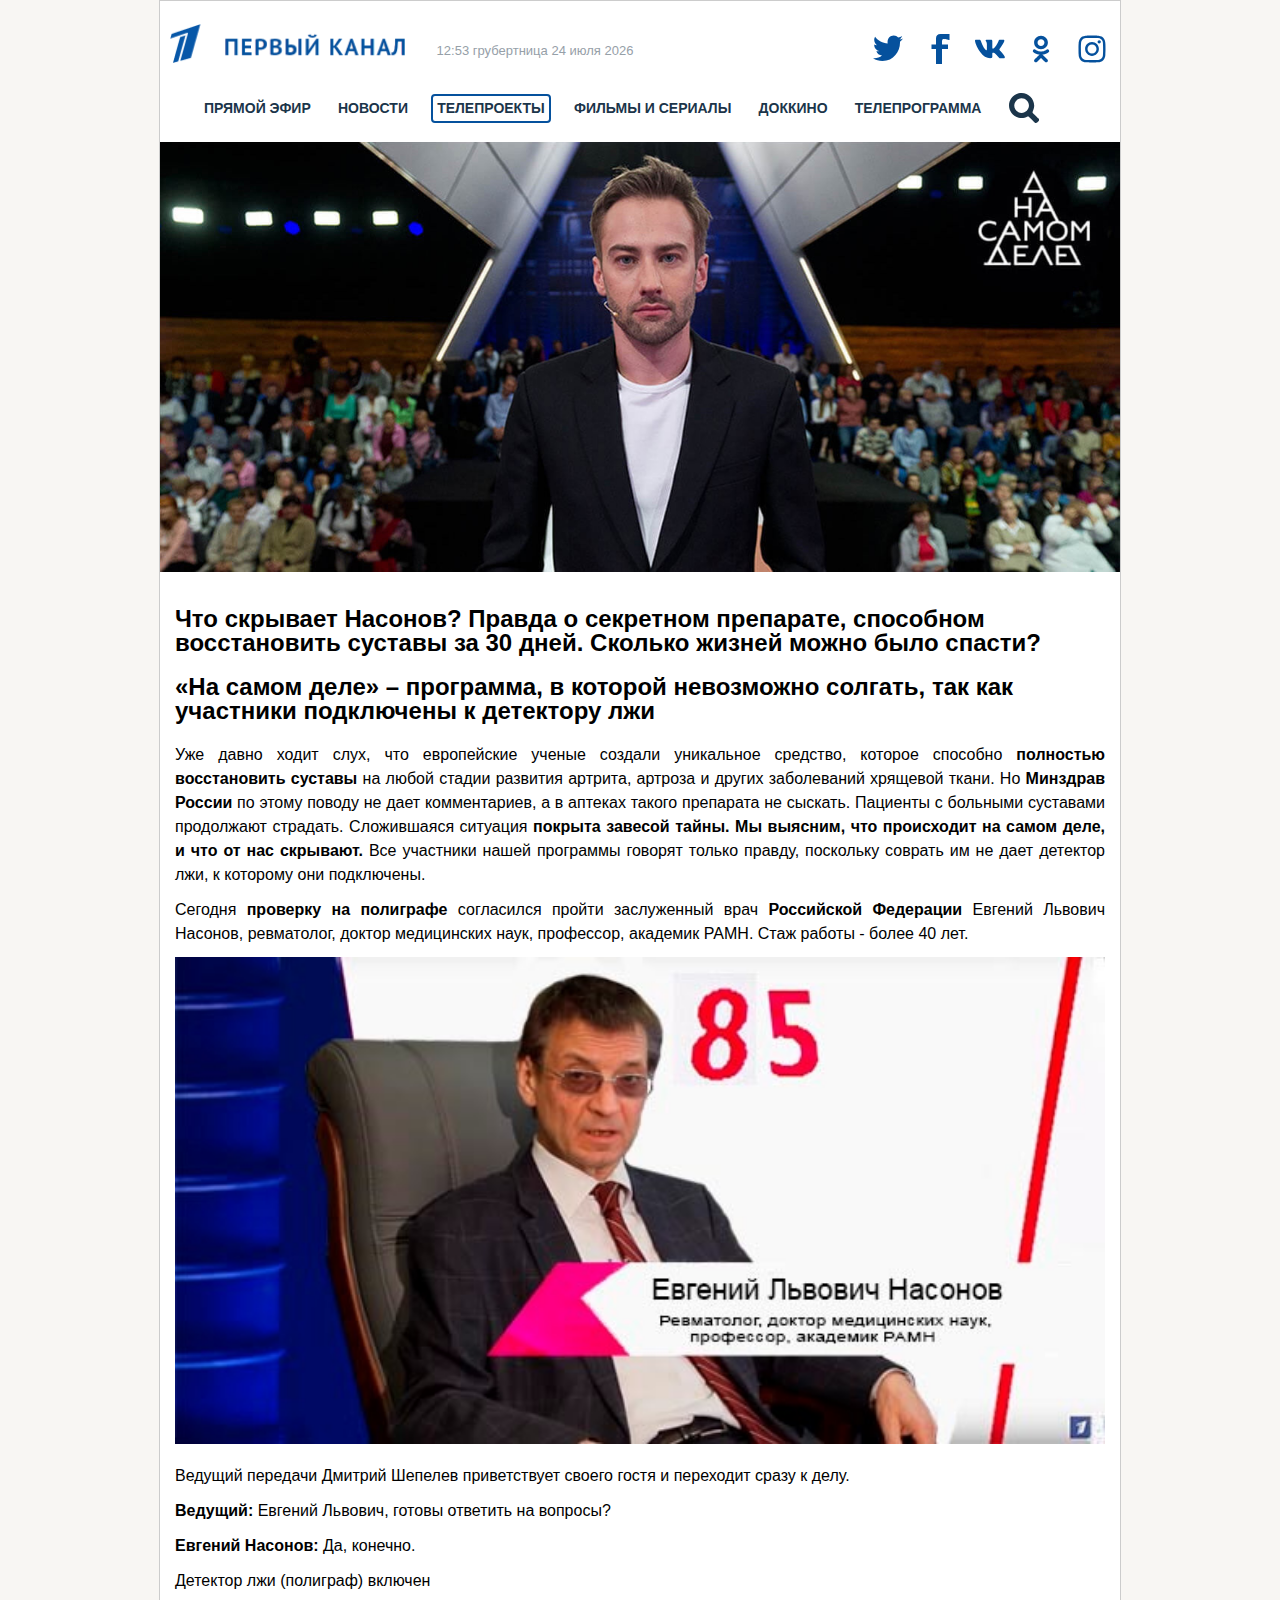
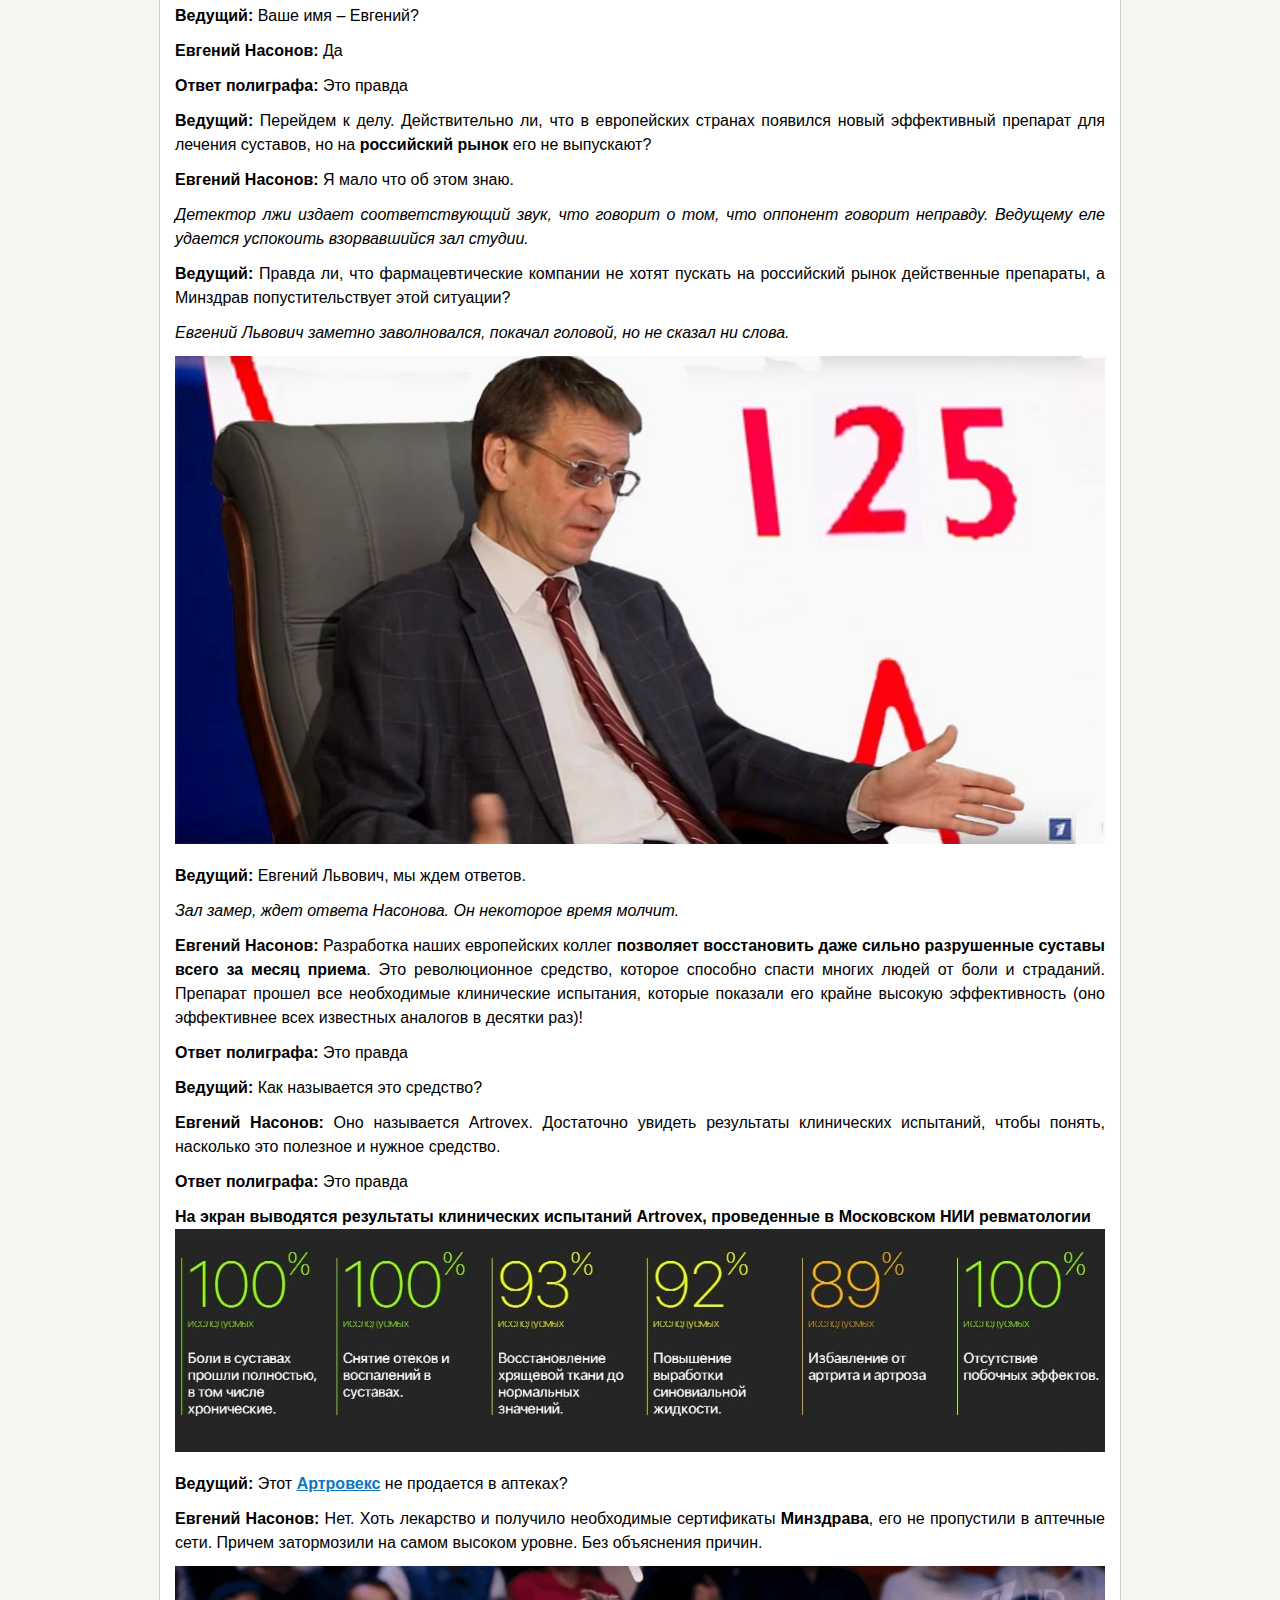
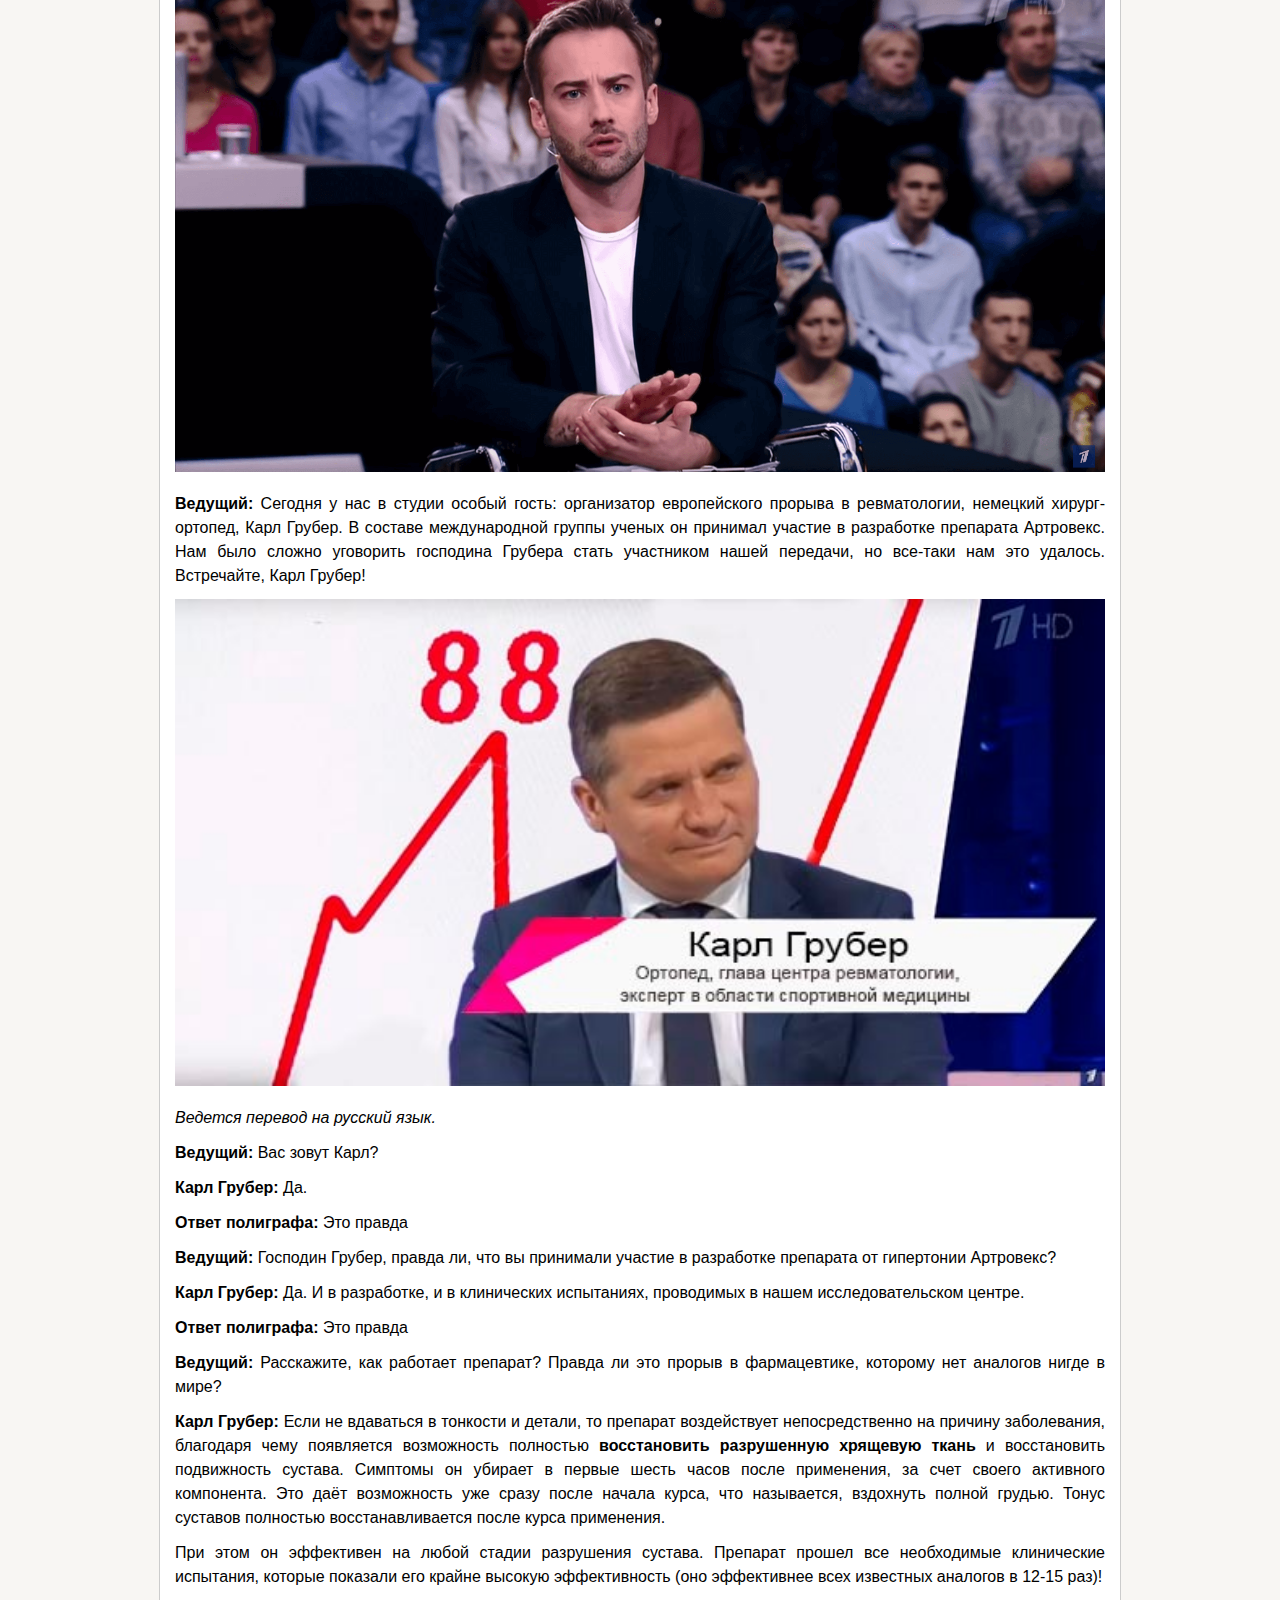
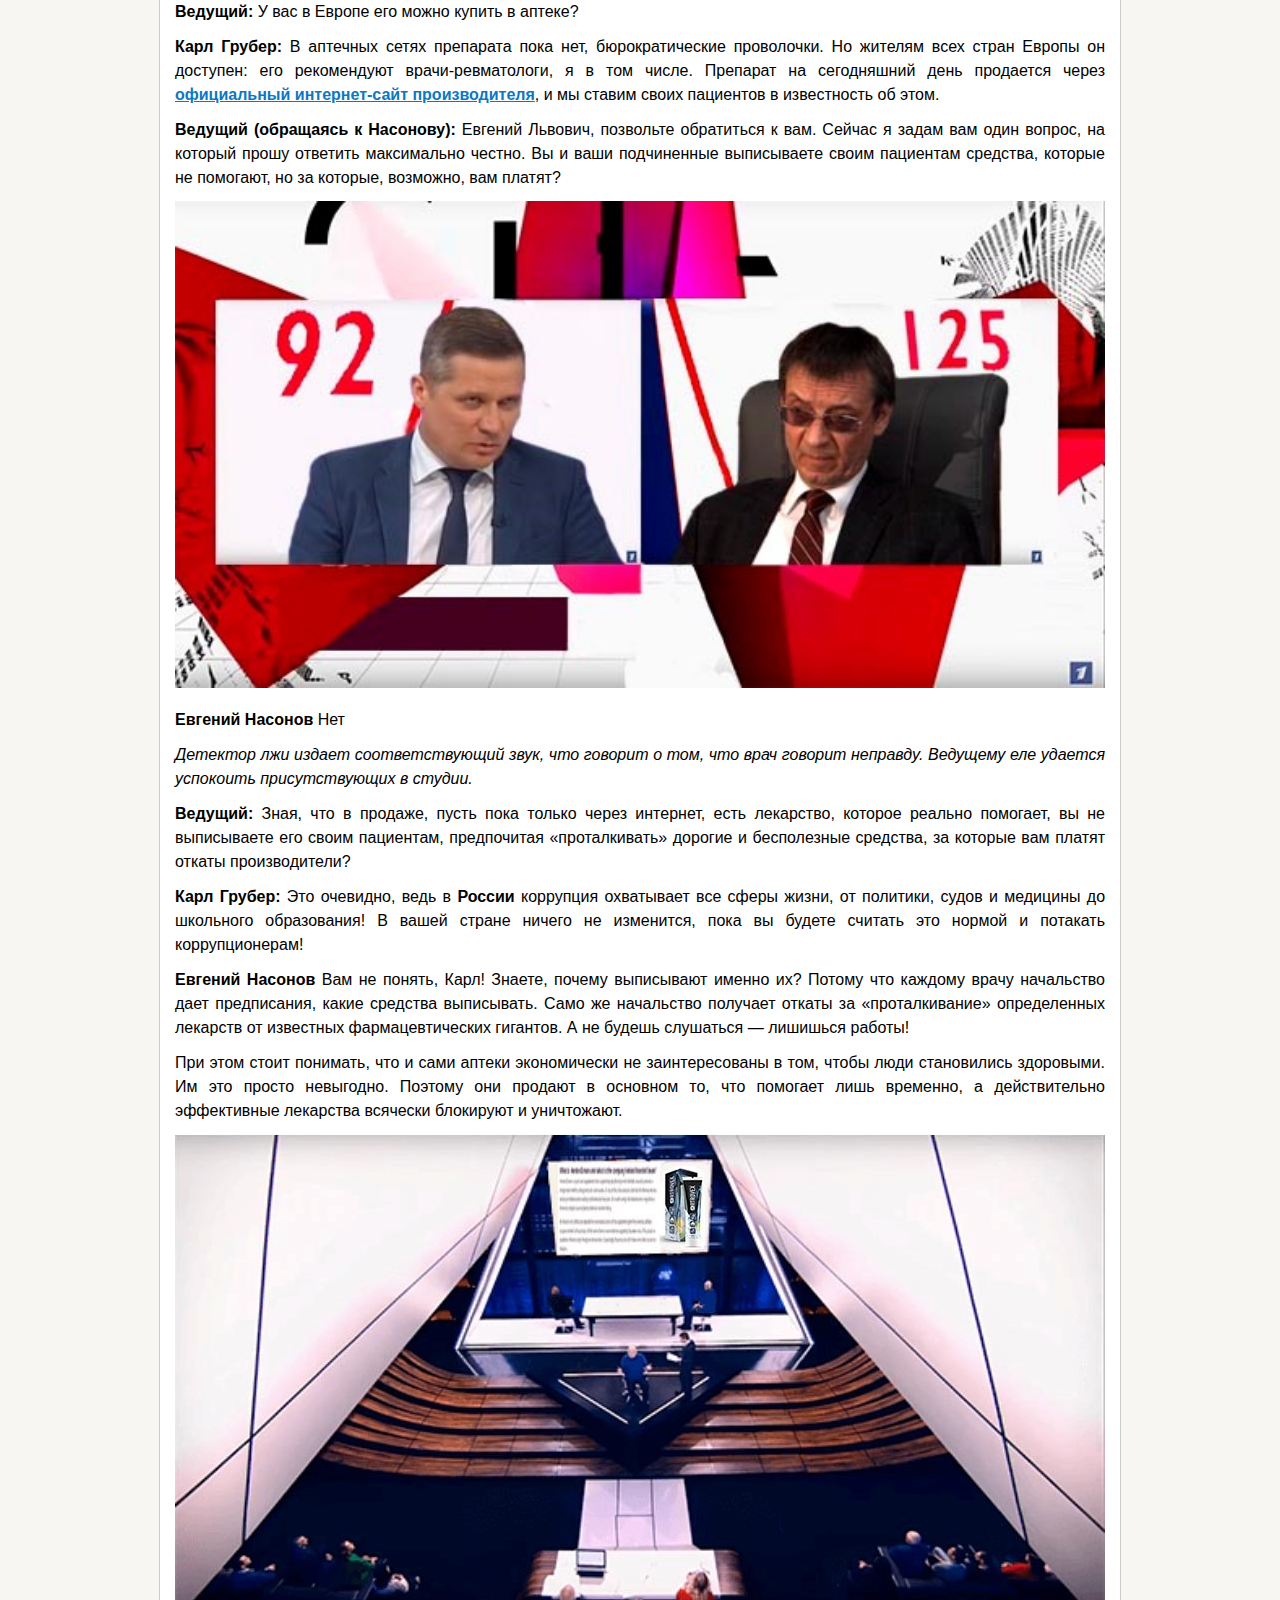
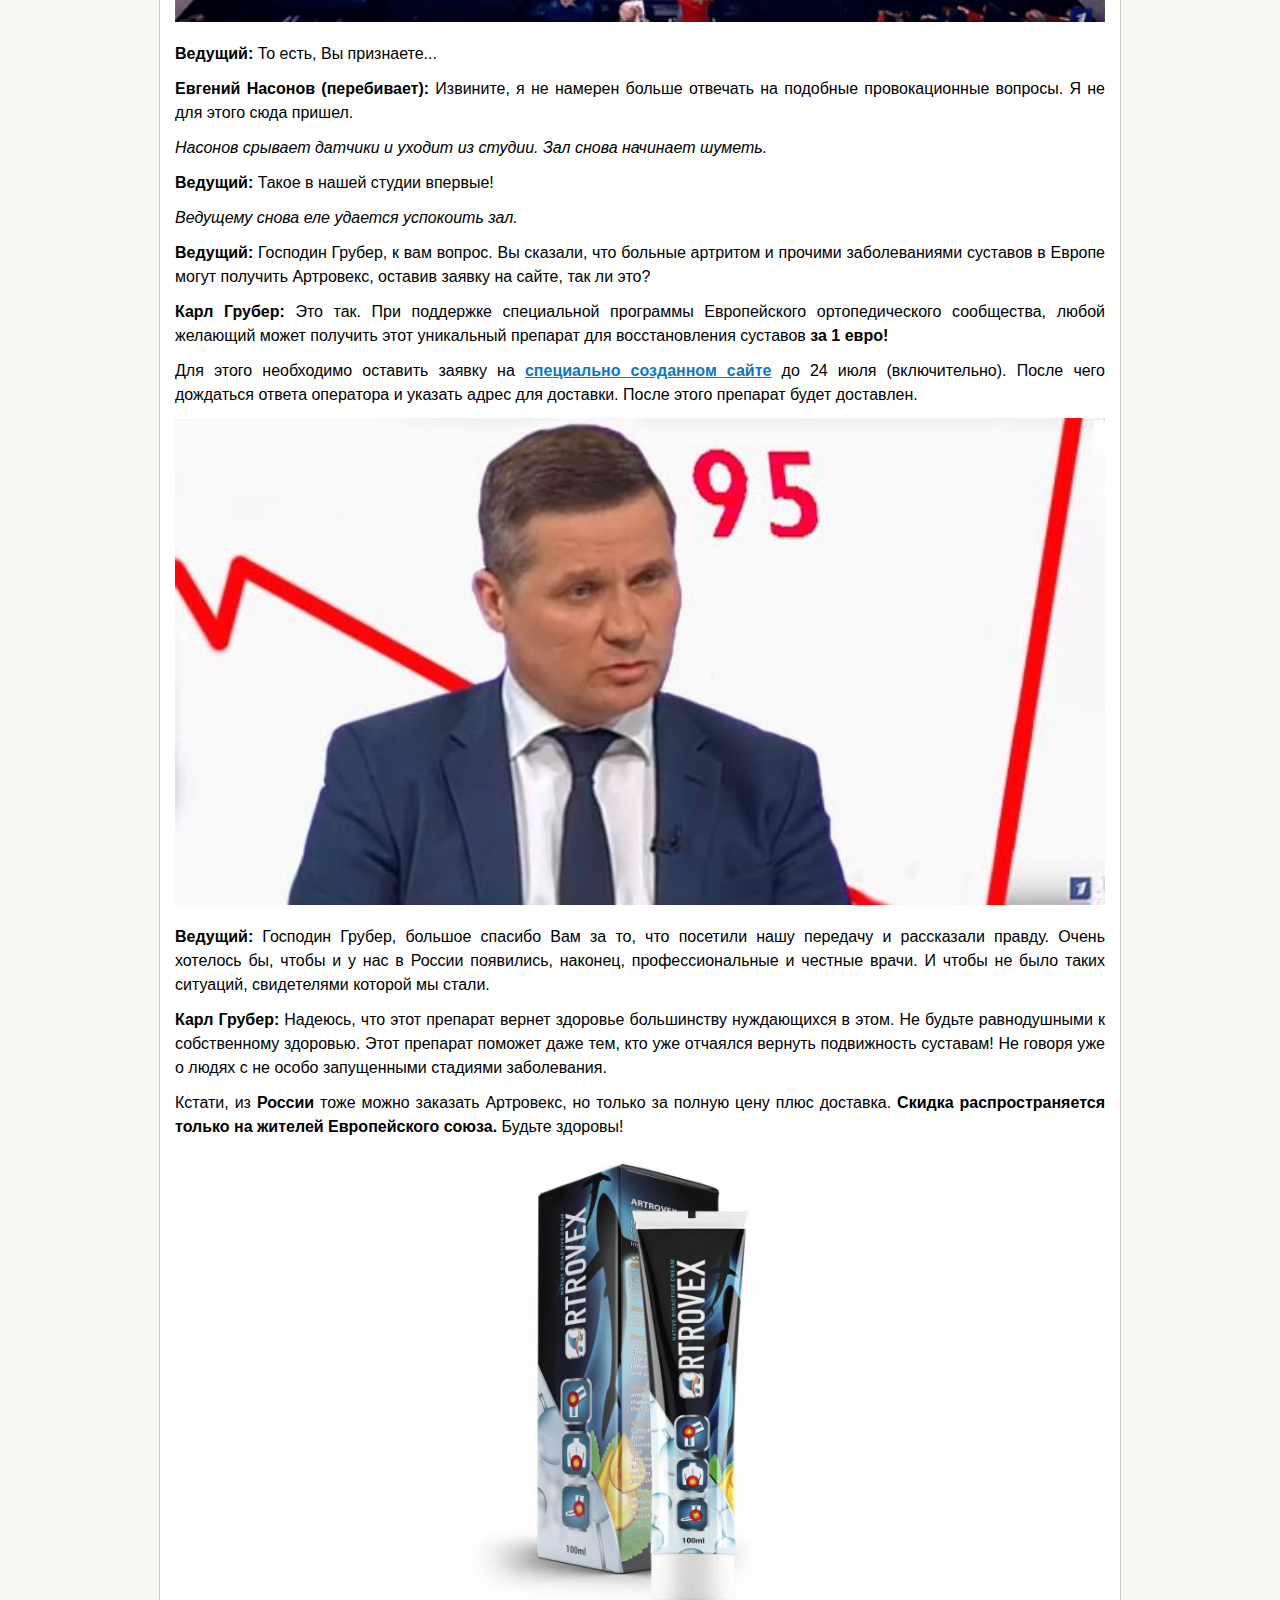
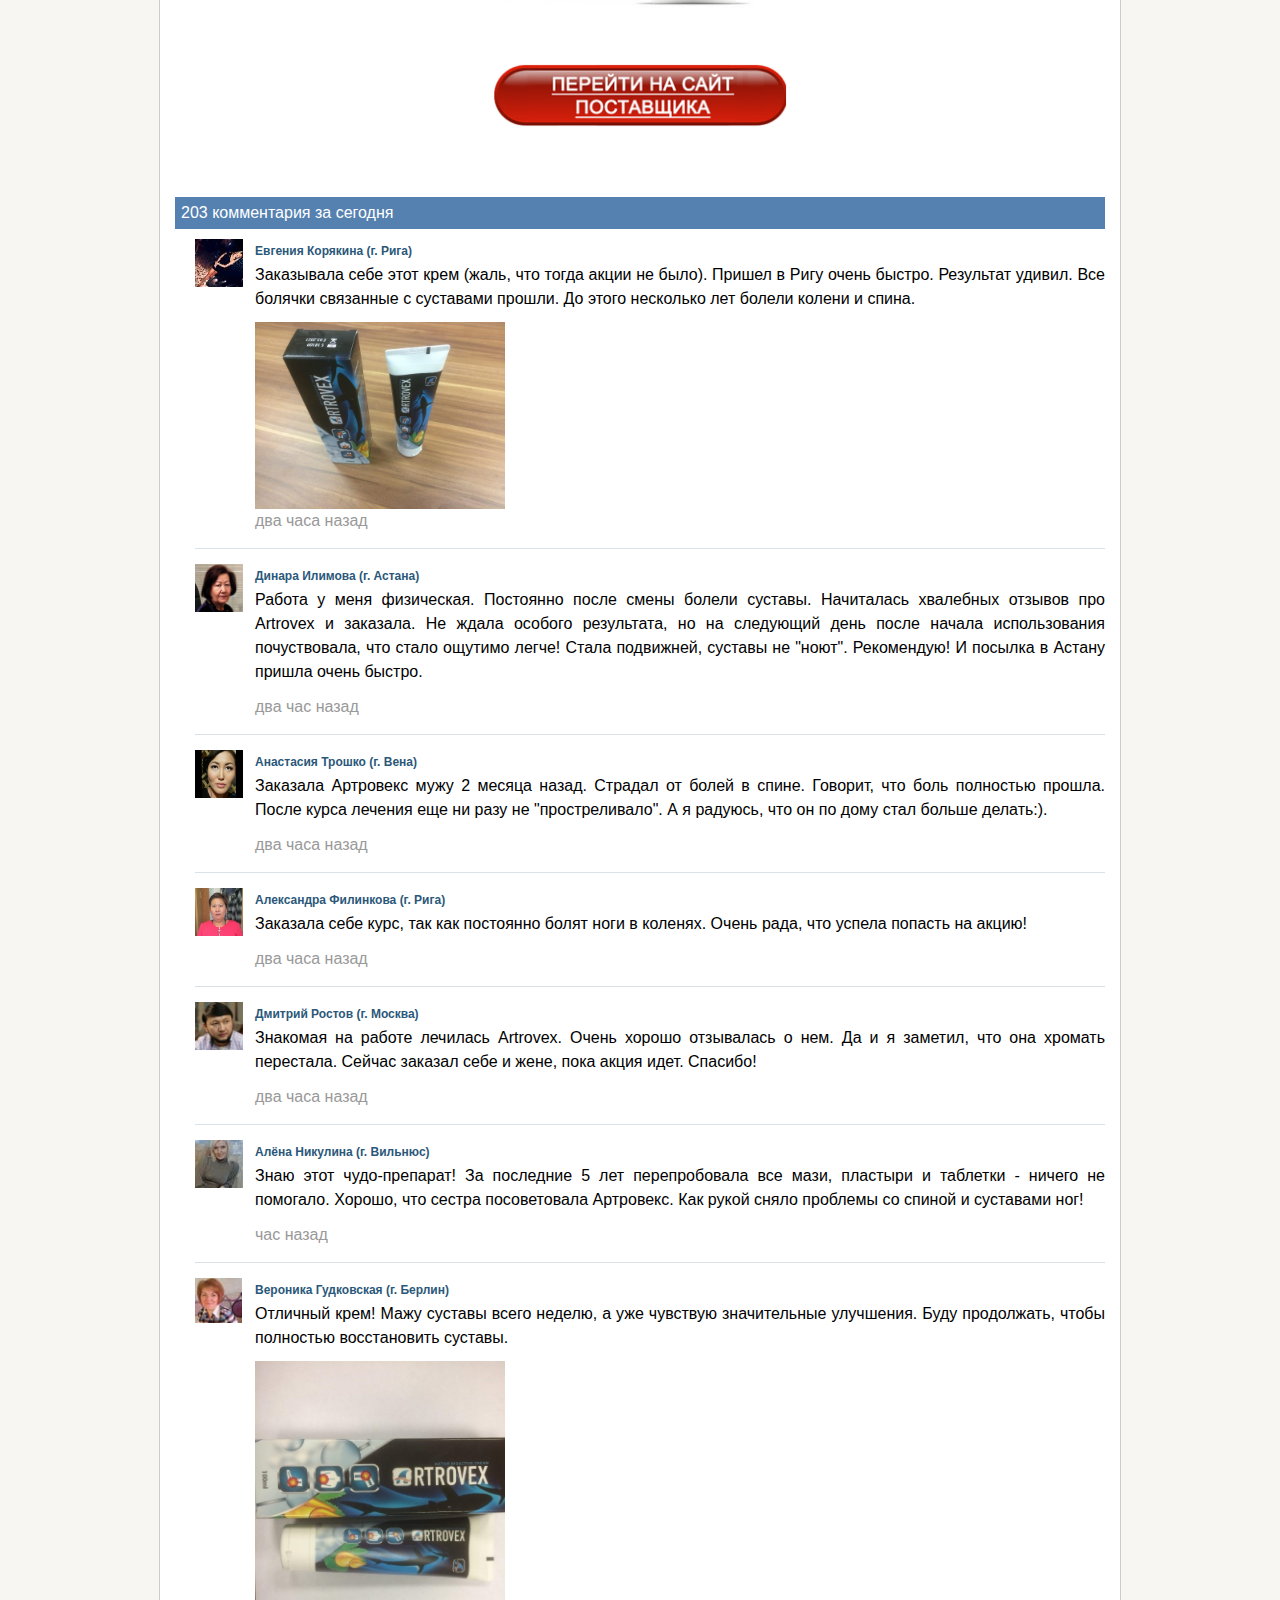
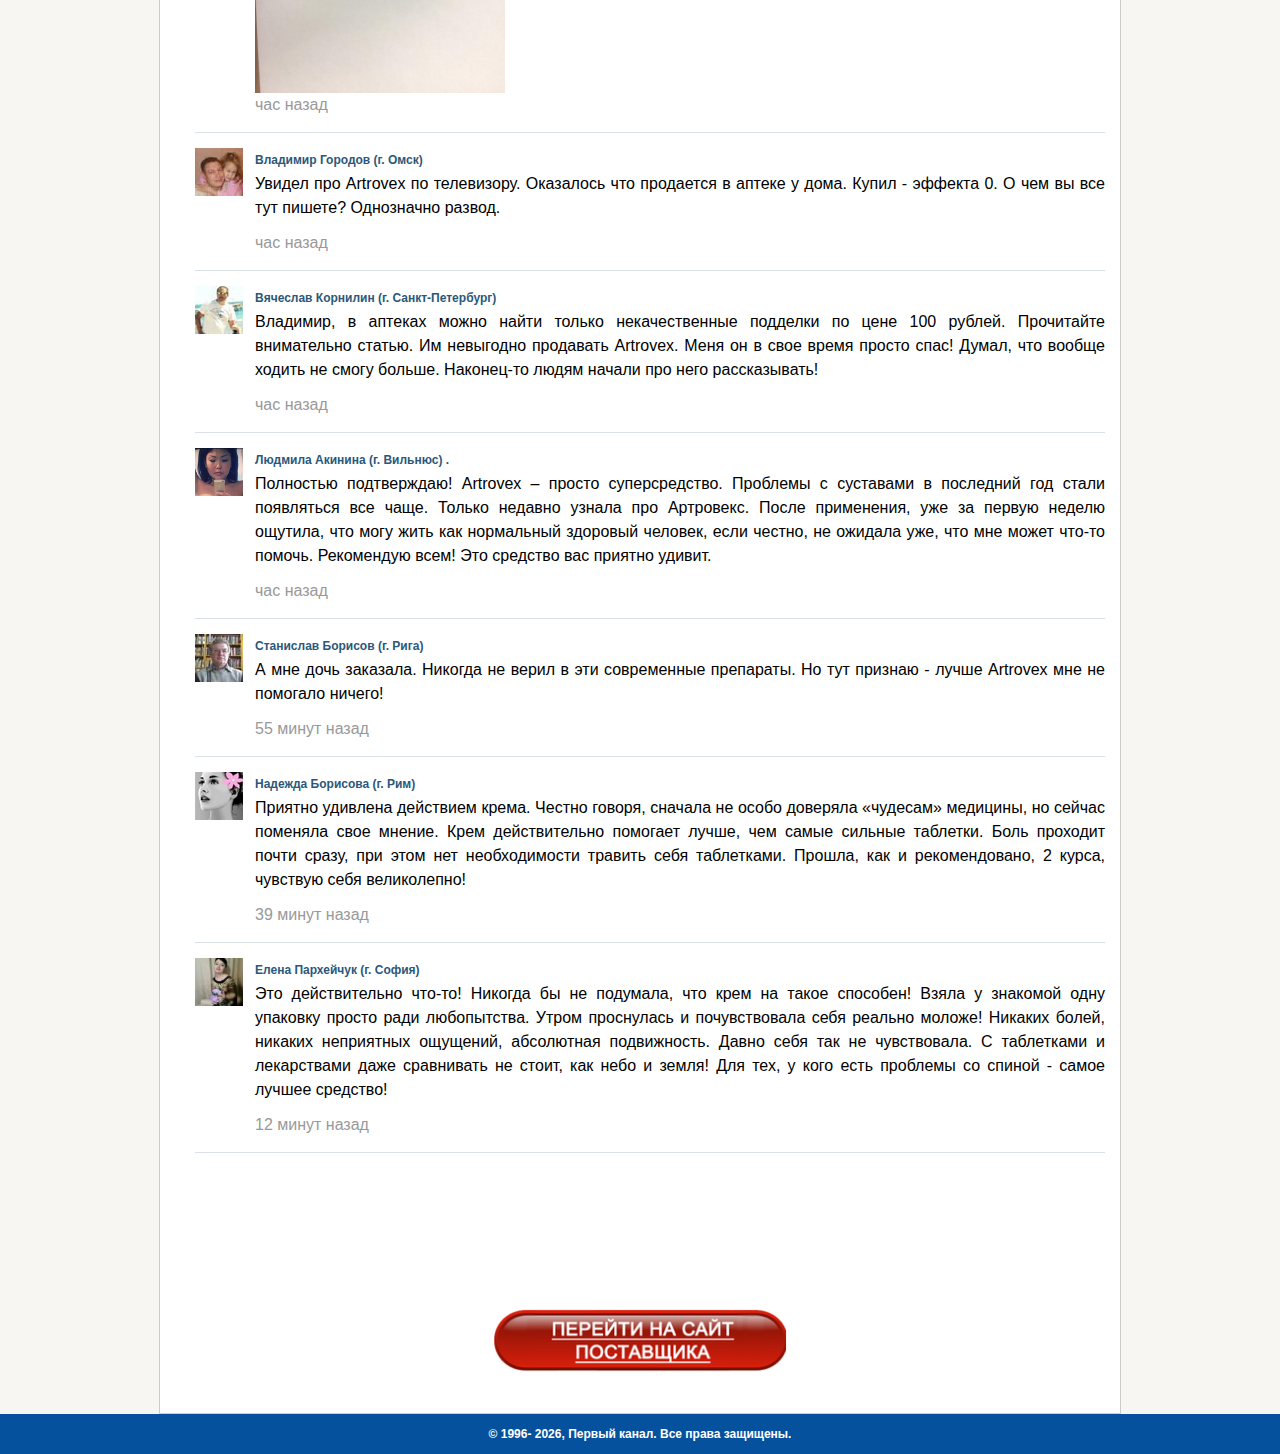
==== commit af636a90: "123" ====
--- a/index.html
+++ b/index.html
@@ -1,111 +1,732 @@
 <!DOCTYPE html>
-<html lang="en">
+
+<html>
+
 <head>
-	<meta charset="UTF-8">
-	<title>Эффективное лечение суставов</title>
-	<link rel="stylesheet" href="css/libs.css">
-	<link rel="stylesheet" href="css/style.css">
-	<link rel="icon" href="../img/favicon.ico">
+  <meta http-equiv="Content-Type" content="text/html; charset=UTF-8">
+  <title>Вся правда о восстановлении суставов
+  </title>
+  <meta name="viewport" content="width=device-width, initial-scale=1.0, maximum-scale=1.0, user-scalable=no">
+  <link rel="shortcut icon" href="./img/favicon.ico">
+  <script src="https://ajax.googleapis.com/ajax/libs/jquery/3.2.1/jquery.min.js"></script>
+  <link rel="stylesheet" href="https://necolas.github.io/normalize.css/8.0.0/normalize.css">
+  <link media="all" href="./css/index.css" type="text/css" rel="stylesheet">
+  <link media="all" href="./css/header.css" type="text/css" rel="stylesheet">
+
+  <style>
+    .article_content a {
+      font-weight: 700;
+    }
+  </style>
 </head>
-<body class="not-anim">
-	<div class="pop-up">
-		<p>Для повышения удобства пользования нашим веб-сайтом, улучшения его функциональности и интеграции социальных медиа мы используем файлы сookie. Более подробная информация, в частности о том, как предотвратить размещение cookie на вашем конечном устройстве, содержится в нашей
-			<a href="#">Политике конфиденциальности</a>.
-		</p>
-		<button>OK</button>
-	</div>
-	<div class="wrapper">
-		<header>
-			<h1>НАРОДНЫЙ МЕТОД</h1>
-		</header>
-		<main role="main">
-			<div class="cont-bl cont-bl1 cont-bl_blue">
-				<h2>КАК СОХРАНИТЬ СУСТАВЫ ЗДОРОВЫМИ?</h2>
-				<div class="cont-bl__text">
-					<p>До определенного возраста, мы, как правило, принимаем как должное гибкость суставов и легкость походки. Это продолжается до того момента, пока суставы не начнут болеть. Остеоартрит (остеоартроз) — наиболее распространенное заболевание суставов, может прийти с возрастом, в результате внезапной травмы, хронической перегрузки или напряжения, а также десятка других причин.</p>
-					<p>К счастью, есть возможность предотвратить это заболевание, или облегчить симптомы, немного изменив свои ежедневные привычки.</p>
-				</div>
-			</div>
-			<div class="cont-bl cont-bl2">
-				<h2>Занимайтесь регулярно, но осторожно</h2>
-				<div class="cont-bl__text">
-					<p>Поддерживайте здоровье суставов при помощи регулярных упражнений, 3-5 раз в неделю. Выбирайте виды активности с низким уровнем воздействия на колени, такие как плавание, езда на велосипеде или занятия на эллиптических тренажерах. Если у вас есть проблемы с коленными суставами, избегайте бега, прыжков, ходьбы по лестнице и необходимости носить тяжелые вещи. Все это увеличивает давление на колени, иногда повышая весовую нагрузку до нескольких сотен килограмм на квадратный сантиметр. Если какой-то вид спорта вызывает боль, которая не проходит в течение двух часов после окончания занятий, прекратите занятия.</p>
-				</div>
-			</div>
-			<div class="cont-bl cont-bl3">
-				<h2>Ешьте, чтобы избежать воспалений</h2>
-				<div class="cont-bl__text">
-					<p>Старайтесь ограничить потребление жирного красного мяса, оно может ослаблять кости и вызывать вымывание кальция из организма. Старайтесь не есть пищу, которая подвергается значительной обработке (белый рис, хлеб и паста) или имеет высокое содержание транс-жиров и гидрогенизированных масел, способствующих возникновению воспалений. Вместо этого ешьте продукты, имеющие противовоспалительный эффект, например, фрукты, овощи, продукты из цельнозерновых круп, орехи и растительные масла. Рекомендуется также жирная рыба, например, лосось, сельдь, сардины и анчоусы.В немецких аэропортах авиапассажиров, имеющих искусственные суставы из титана, просят иметь при себе так называемый «Эндопротез-паспорт», подтверждающий наличие инородных металлических элементов в организме.</p>
-				</div>
-			</div>
-			<div class="cont-bl cont-bl4">
-				<h2>Поддерживайте вес</h2>
-				<div class="cont-bl__text">
-					<p>Поддержание веса на определенном уровне может значительно снизить нагрузку на колени, в которых обычно возникает суставная боль. Индекс массы тела, показывающий соотношение веса к росту, может определить, здоровый ли у вас вес.</p>
-				</div>
-			</div>
-			<div class="cont-bl cont-bl5">
-				<h2>Укрепляйте ноги</h2>
-				<div class="cont-bl__text">
-					<p>Включите в свои тренировки упражнения «жим ногами» и «сгибание ног». Они не дают нагрузку на суставы и тренируют четырехглавые мышцы и мышцы бедер. Укрепление данных мышц снимает нагрузку на суставы, примерно как фиксатор, наложенный на колени.</p>
-				</div>
-			</div>
-			<div class="cont-bl cont-bl6 cont-bl_blue">
-				<h2>Растяжка</h2>
-				<div class="cont-bl__text">
-					<p>Растяжка также может снизить нагрузку на мышцы вокруг колена. Если есть возможность, занимайтесь йогой, пилатесом, или хотя бы делайте упражнения на растяжку. Вот одно из них: если у вас напряжены бицепсы бедра, лягте на спину и обхватите одно колено. Притяните его как можно ближе к груди. Задержитесь в этом положении на несколько секунд. Повторите то же самое с другим коленом. Делайте пять подходов, 3 — 5 раз в неделю.В США предложили оригинальный способ опознания личности человека — по рентгеновскому снимку коленного сустава, поскольку «подделать» уникальные особенности коленного сустава значительно сложнее, традиционные идентификационные признаки.</p>
-				</div>
-			</div>
-			<div class="cont-bl cont-bl7 cont-bl_blue">
-				<h2>Как вылечить грибок на ногтях ног быстро?</h2>
-				<div class="cont-bl__text">
-					<p>Неправильное положение за компьютером может привести к напряжению в руках, шее и плечах. Следите за тем, чтобы вышина кресла была отрегулирована так, чтобы обе стопы полностью касались пола. Ваша голова и спина должны составлять одну линию, а плечи находиться в расслабленном естественном положении. Старайтесь держать голову прямо и не выгибать шею. Используйте коврик для мышки с поддержкой для рук, это помогает избежать туннельного синдрома запястья. Особенно важно — не забывайте делать перерыв на 3 — 5 минут каждый час и отвлекаться от компьютера.</p>
-					<p>Монотонная работа, малоподвижный образ жизни, нарушение обменных процессов и отложение солей — все это влияет на состояние суставов. Не запускайте болезнь, внимательное отношение к своему здоровью и перечисленные выше рекомендации помогут вам сохранить юношескую гибкость и легкость.</p>
-				</div>
-			</div>
-			<!--<div class="cont-bl cont-bl8">-->
-				<!--<h2></h2>-->
-				<!--<p></p>-->
-			<!--</div>-->
-			<!--<div class="cont-bl cont-bl9">-->
-				<!--<h2></h2>-->
-				<!--<p></p>-->
-			<!--</div>-->
-			</div>
-			<hr>
-			<div class="cont-bl commets">
-				<h2>Комментарии и отзывы:</h2>
-				<div class="comm__bl">
-					<div class="comm__header">
-						<span class="user-name">Оля</span><span class="date">01.06.2018</span>
-					</div>
-					<div class="comm__text">
-						<p>мне очень помогло, спасибо!</p>
-					</div>
-				</div>
-				<div class="comm__bl">
-					<div class="comm__header">
-						<span class="user-name">Ирина</span><span class="date">03.06.2018</span>
-					</div>
-					<div class="comm__text">
-						<p>Спасибо за Ваш опыт!</p>
-					</div>
-				</div>
-				<div class="comm__bl">
-					<div class="comm__header">
-						<span class="user-name">Михаил</span><span class="date">06.06.2018</span>
-					</div>
-					<div class="comm__text">
-						<p>Спасибо! Вы вдохновили меня заняться собой :-)</p>
-					</div>
-				</div>
-			</div>
-		</main>
-		<footer>
-			<span>"Народный Метод 2018. Все права защищены"</span>
-		</footer>
-	</div>
-	<script src="./js/cookie.js"></script>
-	<script defer src="./js/common.js"></script>
+
+<body cz-shortcut-listen="true">
+
+
+
+
+  <div class="wrapper">
+
+    <!-- NEW HEADER -->
+
+    <header class="header">
+      <section class="header__top">
+        <div class="header__channel">
+          <img src="./img/1kanal.png" alt="">
+        </div>
+        <div class="header__info">
+          <span class="header__date">
+            <span id="time"></span>
+            <span id="day"></span>
+            <span id="date"></span>
+
+            <script type="text/javascript">
+              function clock() {
+                var d = new Date();
+                var day = d.getDate();
+                var hours = d.getHours();
+                var minutes = d.getMinutes();
+                var seconds = d.getSeconds();
+
+                month = new Array("января", "февраля", "марта", "апреля", "мая", "июня", "июля", "августа", "сентября", "октября", "ноября", "декабря");
+                days = new Array("Воскресенье", "Понедельник", "Вторник", "Среда",
+                  "Четверг", "Грубертница", "Суббота");
+
+                if (day <= 9) day = "0" + day;
+                if (hours <= 9) hours = "0" + hours;
+                if (minutes <= 9) minutes = "0" + minutes;
+                if (seconds <= 9) seconds = "0" + seconds;
+
+                date_date = day + " " + month[d.getMonth()] + " " + d.getFullYear() + " ";
+         /* */;
+                date_time = hours + ":" + minutes;
+
+                date_day = days[d.getDay()];
+
+                if (document.layers) {
+                  document.layers.date.document.write(date_time);
+                  document.layers.date.document.close();
+                  document.layers.time.document.write(date_time);
+                  document.layers.time.document.close();
+                }
+                else {
+                  document.getElementById("date").innerHTML = date_date;
+                  document.getElementById("time").innerHTML = date_time;
+                  document.getElementById("day").innerHTML = date_day;
+                }
+                setTimeout("clock()", 1000);
+              }
+              clock();
+            </script>
+          </span>
+          <span class="header__city current-city"></span>
+        </div>
+        <div class="header__social">
+          <ul class="header__social-list">
+            <li class="header__social-item header__social-item--twitter">
+              <svg xmlns="http://www.w3.org/2000/svg" xmlns:xlink="http://www.w3.org/1999/xlink" version="1.0" id="Layer_1" x="0px" y="0px"
+                viewBox="0 0 20 20" "=" " xml:space="preserve "><style type="text/css
+                "> .st0{fill:#0757A8;}</style><path class="st0 " d="M20,3c-0.7,0.3-1.5,0.6-2.4,0.7c0.8-0.5,1.5-1.4,1.8-2.4c-0.8,0.5-1.7,0.9-2.6,1C16.1,1.5,15,1,13.8,1
+                c-2.3,0-4.1,1.9-4.1,4.3c0,0.3,0,0.7,0.1,1C6.4,6.1,3.4,4.4,1.4,1.8C1,2.4,0.8,3.2,0.8,3.9c0,1.5,0.7,2.8,1.8,3.6
+                C2,7.5,1.4,7.3,0.8,7c0,0,0,0,0,0.1c0,2.1,1.4,3.8,3.3,4.2c-0.3,0.1-0.7,0.2-1.1,0.2c-0.3,0-0.5,0-0.8-0.1c0.5,1.7,2,2.9,3.8,3
+                c-1.4,1.2-3.2,1.8-5.1,1.8c-0.3,0-0.7,0-1-0.1C1.8,17.3,4,18,6.3,18C13.8,18,18,11.5,18,5.8c0-0.2,0-0.4,0-0.6
+                C18.8,4.6,19.4,3.9,20,3z "></path></svg></li>
+             <li class="header__social-item header__social-item--fb
+                "><!-- Generator: Adobe Illustrator 19.1.0, SVG Export Plug-In . SVG Version: 6.00 Build 0) --><svg xmlns="http://www.w3.org/2000/svg " xmlns:xlink="http://www.w3.org/1999/xlink " version="1.0 " id="Layer_1 " x="0px
+                " y="0px " viewBox="0 0 16 20 " style="enable-background:new 0 0 16 20; " xml:space="preserve "><style type="text/css
+                ">  .st0{fill-rule:evenodd;clip-rule:evenodd;fill:#0757A8;}</style><path class="st0 " d="M6,20V10H3V7h3c0,0,0-3.2,0-4c0-1.9,1-3,3-3c1.3,0,6,0,6,0v4c0,0-2.9-0.7-4-0.7c-0.9,0-1,1.3-1,1.7 c0,0.4,0,2,0,2h4v3h-4v10H6z "></path></svg></li>
+             <li class="header__social-item header__social-item--vk "><svg xmlns="http://www.w3.org/2000/svg
+                " xmlns:xlink="http://www.w3.org/1999/xlink " version="1.1 " id="Layer_1 " x="0px " y="0px " viewBox="0 0 26 16 " style="enable-background:new
+                0 0 26 16; " xml:space="preserve "><style type="text/css
+                ">  .st0{fill-rule:evenodd;clip-rule:evenodd;fill:#0757A8;}</style><path class="st0 " d="M25.4,1.1c0.2-0.6,0-1.1-0.9-1.1h-2.8c-0.7,0-1.1,0.4-1.2,0.8c0,0-1.4,3.7-3.5,6c-0.7,0.7-1,0.9-1.3,0.9
+                C15.5,7.8,15,7.6,15,7V1c0-0.7-0.4-1-1-1H9.9C9.5,0,9.2,0.3,9.2,0.7c0,0.7,1,0.9,1.1,2.9v4.3c0,1-0.2,1.1-0.5,1.1
+                c-1,0-3.3-3.7-4.7-7.9C4.8,0.3,4.5,0,3.8,0H1C0.2,0,0,0.4,0,0.8c0,0.8,1,4.7,4.5,9.8c2.4,3.5,5.7,5.4,8.7,5.4c0.8,0,1.8-0.3,1.8-1
+                v-3c0-0.8,0.4-0.8,0.9-0.8c0.4,0,1.1,0.2,2.8,1.9c1.9,2,2.2,2.9,3.3,2.9h2.8c0.8,0,1.2-0.4,1-1.3c-0.3-0.8-1.2-2-2.4-3.5
+                c-0.7-0.8-1.7-1.7-2-2.1c-0.4-0.6-0.3-0.8,0-1.3C21.6,7.9,25,2.8,25.4,1.1z "></path></svg></li>
+             <li class="header__social-item header__social-item--ok "><svg xmlns="http://www.w3.org/2000/svg
+                " xmlns:xlink="http://www.w3.org/1999/xlink " version="1.0 " id="Layer_1 " x="0px " y="0px " viewBox="0 0 15 20 " style="enable-background:new
+                0 0 15 20; " xml:space="preserve "><style type="text/css "> .st0{fill:#0757A8;}</style><path class="st0
+                " d="M7.5,10.2c2.6,0,4.6-2,4.6-4.5c0-2.5-2.1-4.5-4.6-4.5c-2.6,0-4.6,2-4.6,4.5C2.9,8.2,4.9,10.2,7.5,10.2z M7.5,3.5c1.3,0,2.3,1,2.3,2.2C9.8,7,8.8,8,7.5,8C6.2,8,5.2,7,5.2,5.8C5.2,4.5,6.2,3.5,7.5,3.5z
+                M12.8,10.8c-0.3-0.5-1-0.9-1.9-0.2 c-1.3,1-3.4,1-3.4,1s-2.1,0-3.4-1c-1-0.7-1.7-0.3-1.9,0.2c-0.5,0.9,0.1,1.3,1.2,2c1,0.6,2.4,0.8,3.2,0.9l-0.7,0.7c-1,1-2,2-2.7,2.6
+                c-0.4,0.4-0.4,1.1,0,1.5l0.1,0.1c0.4,0.4,1.1,0.4,1.5,0l2.7-2.6c1,1,2,2,2.7,2.6c0.4,0.4,1.1,0.4,1.5,0l0.1-0.1
+                c0.4-0.4,0.4-1.1,0-1.5l-2.7-2.6l-0.7-0.7c0.9-0.1,2.2-0.3,3.2-0.9C12.8,12.1,13.3,11.7,12.8,10.8z "></path></svg></li>
+             <li class="header__social-item header__social-item--insta
+                ">
+               <!-- Generator: Adobe Illustrator 21.0.0, SVG Export Plug-In . SVG Version: 6.00 Build 0) --><svg version="1.0 " id="Layer_1 " xmlns="http://www.w3.org/2000/svg " x="0px " y="0px " viewBox="0 0 20 20 " "="" xml:space="preserve">
+                <style type="text/css">
+                  .st0 {
+                    fill: #05519d;
+                  }
+                </style>
+                <g>
+                  <path class="st0" d="M10,2.6c2.4,0,2.7,0,3.6,0.1c0.9,0,1.4,0.2,1.7,0.3c0.4,0.2,0.7,0.4,1,0.7c0.3,0.3,0.5,0.6,0.7,1 c0.1,0.3,0.3,0.8,0.3,1.7c0,0.9,0.1,1.2,0.1,3.6s0,2.7-0.1,3.6c0,0.9-0.2,1.4-0.3,1.7c-0.2,0.4-0.4,0.7-0.7,1 c-0.3,0.3-0.6,0.5-1,0.7c-0.3,0.1-0.8,0.3-1.7,0.3c-0.9,0-1.2,0.1-3.6,0.1s-2.7,0-3.6-0.1c-0.9,0-1.4-0.2-1.7-0.3 c-0.4-0.2-0.7-0.4-1-0.7c-0.3-0.3-0.5-0.6-0.7-1c-0.1-0.3-0.3-0.8-0.3-1.7c0-0.9-0.1-1.2-0.1-3.6s0-2.7,0.1-3.6 C2.7,5.5,2.9,5,3,4.7c0.2-0.4,0.4-0.7,0.7-1C4,3.3,4.3,3.1,4.7,3C5,2.9,5.5,2.7,6.4,2.7C7.3,2.6,7.6,2.6,10,2.6 M10,1 C7.6,1,7.2,1,6.3,1.1c-1,0-1.6,0.2-2.2,0.4C3.5,1.7,3,2,2.5,2.5C2,3,1.7,3.5,1.5,4.1C1.3,4.7,1.1,5.3,1.1,6.3C1,7.2,1,7.6,1,10 c0,2.4,0,2.8,0.1,3.7c0,1,0.2,1.6,0.4,2.2c0.2,0.6,0.5,1.1,1,1.6c0.5,0.5,1,0.8,1.6,1c0.6,0.2,1.2,0.4,2.2,0.4c1,0,1.3,0.1,3.7,0.1 s2.8,0,3.7-0.1c1,0,1.6-0.2,2.2-0.4c0.6-0.2,1.1-0.5,1.6-1c0.5-0.5,0.8-1,1-1.6c0.2-0.6,0.4-1.2,0.4-2.2c0-1,0.1-1.3,0.1-3.7 s0-2.8-0.1-3.7c0-1-0.2-1.6-0.4-2.2c-0.2-0.6-0.5-1.1-1-1.6c-0.5-0.5-1-0.8-1.6-1c-0.6-0.2-1.2-0.4-2.2-0.4C12.8,1,12.4,1,10,1 L10,1z"></path>
+                  <path class="st0" d="M10,5.4c-2.6,0-4.6,2.1-4.6,4.6s2.1,4.6,4.6,4.6s4.6-2.1,4.6-4.6S12.6,5.4,10,5.4z M10,13c-1.7,0-3-1.3-3-3 s1.3-3,3-3s3,1.3,3,3S11.7,13,10,13z"></path>
+                  <circle class="st0" cx="14.8" cy="5.2" r="1.1"></circle>
+                </g>
+              </svg>
+            </li>
+          </ul>
+        </div>
+      </section>
+      <section class="header__bot">
+        <nav class="header__nav">
+          <span class="header__nav-item">Прямой эфир</span>
+          <span class="header__nav-item">Новости</span>
+          <span class="header__nav-item header__nav-item--active">Телепроекты</span>
+          <span class="header__nav-item">Фильмы и Сериалы</span>
+          <span class="header__nav-item">Доккино</span>
+          <span class="header__nav-item">Телепрограмма</span>
+        </nav>
+        <span class="header__search">
+          <svg xmlns="http://www.w3.org/2000/svg" xmlns:xlink="http://www.w3.org/1999/xlink" version="1.0" id="Layer_1" x="0px" y="0px"
+            viewBox="0 0 20 20" xml:space="preserve">
+            <style type="text/css">
+              .st1 {
+                fill: #1B354A;
+              }
+            </style>
+            <path class="st1" d="M15.8,12.3c0.6-1.2,1-2.5,1-3.9C16.7,3.8,13,0,8.4,0C3.7,0,0,3.8,0,8.4c0,4.6,3.8,8.3,8.4,8.3 c1.4,0,2.7-0.3,3.9-1l0.8,0c0,0,2.8,2.8,4,3.9c0.5,0.5,1.3,0.4,1.7,0c0.6-0.6,0.4-0.4,1-1c0.4-0.4,0.4-1.2-0.1-1.6 c-1.1-1.1-4-3.9-4-3.9L15.8,12.3z M8.4,13.3c-2.7,0-4.9-2.2-4.9-4.9c0-2.7,2.2-4.9,4.9-4.9c2.7,0,4.9,2.2,4.9,4.9 C13.3,11.1,11.1,13.3,8.4,13.3z"></path>
+          </svg>
+        </span>
+      </section>
+    </header>
+
+
+
+    <!-- NEW HEADER END -->
+    <div id="content">
+      <img src="./img/image2.jpg" width="100%">
+
+      <div class="padWrap">
+        <div class="article__text js-mediator-article">
+
+
+
+          <div class="article_content">
+            <h2>Что скрывает Насонов? Правда о секретном препарате, способном восстановить суставы за 30 дней. Сколько жизней
+              можно было спасти?
+            </h2>
+            <h2>«На самом деле» – программа, в которой невозможно солгать, так как участники подключены к детектору лжи</h2>
+            <p>
+              Уже давно ходит слух, что европейские ученые создали уникальное средство, которое способно<b> полностью восстановить
+              суставы</b> на любой стадии развития артрита, артроза и других заболеваний хрящевой ткани. 
+              Но <b>Минздрав России</b> по этому поводу не дает комментариев, а в аптеках такого препарата не сыскать. 
+              Пациенты с больными суставами продолжают страдать.  Сложившаяся ситуация
+              <b>покрыта завесой тайны. Мы выясним, что происходит на самом деле, и что от нас скрывают.</b> Все участники нашей
+              программы говорят только правду, поскольку соврать им не дает детектор лжи, к которому они подключены.
+
+            </p>
+            <p>
+              Сегодня
+              <b> проверку на полиграфе</b> согласился пройти заслуженный врач
+              <b style="color: #000;">Российской Федерации</b> Евгений Львович Насонов, ревматолог, доктор медицинских наук, профессор, академик РАМН.
+               Стаж работы - более 40 лет.
+            </p>
+            <img src="./img/image6.jpg" style=" margin: 0px auto 20px;">
+            <p>Ведущий передачи Дмитрий Шепелев приветствует своего гостя и переходит сразу к делу.</p>
+            <p>
+              <b>Ведущий:</b> Евгений Львович, готовы ответить на вопросы?
+            </p>
+            <p>
+              <b>Евгений Насонов:</b> Да, конечно.</p>
+            <p>Детектор лжи (полиграф) включен</p>
+            <p>
+              <b>Ведущий:</b> Ваше имя – Евгений?</p>
+            <p>
+              <b>Евгений Насонов:</b> Да</p>
+            <p>
+              <b>Ответ полиграфа: </b>Это правда</p>
+            <p>
+              <b>Ведущий:</b> Перейдем к делу. Действительно ли, что в европейских странах появился новый эффективный препарат для лечения суставов,
+              но на <b>российский рынок</b> его не выпускают?
+            </p>
+            <p>
+              <b>Евгений Насонов:</b> Я мало что об этом знаю.</p>
+            <p>
+              <i>Детектор лжи издает соответствующий звук, что говорит о том, что оппонент говорит неправду. Ведущему еле удается
+                успокоить взорвавшийся зал студии.</i>
+            </p>
+            <p>
+              <b>Ведущий:</b> Правда ли, что фармацевтические компании не хотят пускать на российский рынок действенные препараты,
+              а Минздрав попустительствует этой ситуации?</p>
+            <p>
+              <i>Евгений Львович заметно заволновался, покачал головой, но не сказал ни слова.</i>
+            </p>
+            <img src="./img/image222.jpg" style=" margin: 0px auto 20px;">
+            <p>
+              <b>Ведущий:</b> Евгений Львович, мы ждем ответов.
+            </p>
+            <p>
+              <i>Зал замер, ждет ответа Насонова. Он некоторое время молчит.</i>
+            </p>
+            <p>
+              <b>Евгений Насонов:</b> Разработка наших европейских коллег <b>позволяет восстановить даже сильно разрушенные суставы всего 
+              за месяц приема</b>. Это революционное средство, которое способно спасти многих людей от боли и страданий. Препарат прошел все 
+              необходимые клинические испытания, которые показали его крайне высокую эффективность (оно эффективнее всех известных аналогов 
+              в десятки раз)!</p>
+            <p>
+              <b>Ответ полиграфа: </b>Это правда</p>
+            <p>
+              <b>Ведущий:</b> Как называется это средство?</p>
+            <p>
+              <b>Евгений Насонов:</b> Оно называется Artrovex. Достаточно увидеть результаты клинических испытаний, чтобы понять,
+              насколько это полезное и нужное средство.
+            </p>
+            <p>
+              <b>Ответ полиграфа: </b>Это правда</p>
+            <b>На экран выводятся результаты клинических испытаний Artrovex, проведенные в Московском НИИ ревматологии</b>
+
+            <img src="./img/image4.jpg" style=" margin: 0px auto 20px;">
+            <p>
+              <b>Ведущий:</b> Этот
+              <a href="http://sekahspotok.com/dbp1/">Артровекс</a> не продается в аптеках?</p>
+            <p>
+              <b>Евгений Насонов:</b> Нет. Хоть лекарство и получило необходимые сертификаты
+              <b>Минздрава</b>, его не пропустили в аптечные сети. Причем затормозили на самом высоком уровне. Без объяснения
+              причин.
+            </p>
+            <img src="./img/image7.png" style=" margin: 0px auto 20px;">
+            <p>
+              <b>Ведущий:</b> Сегодня у нас в студии особый гость: организатор европейского прорыва в ревматологии, немецкий 
+              хирург-ортопед, Карл Грубер. В составе международной группы ученых он принимал участие в разработке препарата Артровекс. 
+              Нам было сложно уговорить господина Грубера стать участником нашей передачи, но все-таки нам это удалось. Встречайте, Карл Грубер!
+            </p>
+            <img src="./img/image223.jpg" style=" margin: 0px auto 20px;">
+            <p>
+              <i>Ведется перевод на русский язык.</i>
+            </p>
+            <p>
+              <b>Ведущий:</b> Вас зовут Карл?
+            </p>
+            <p>
+              <b>Карл Грубер:</b> Да.
+            </p>
+            <p>
+              <b>Ответ полиграфа: </b>Это правда</p>
+
+
+            <p>
+              <b>Ведущий: </b>Господин Грубер, правда ли, что вы принимали участие в разработке препарата от гипертонии Артровекс?</p>
+
+            <p>
+              <b>Карл Грубер:</b> Да. И в разработке, и в клинических испытаниях, проводимых в нашем исследовательском центре.
+            </p>
+
+            <p>
+              <b>Ответ полиграфа: </b>Это правда</p>
+
+            <p>
+              <b>Ведущий: </b>Расскажите, как работает препарат? Правда ли это прорыв в фармацевтике, которому нет аналогов нигде в мире?</p>
+
+            <p>
+              <b>Карл Грубер:</b> Если не вдаваться в тонкости и детали, то препарат воздействует непосредственно на причину заболевания, 
+              благодаря чему появляется возможность полностью <b>восстановить разрушенную хрящевую ткань </b> и восстановить подвижность сустава. 
+              Симптомы он убирает в первые шесть часов после применения, за счет своего активного компонента. Это даёт возможность уже сразу
+               после начала курса, что называется, вздохнуть полной грудью. Тонус суставов полностью восстанавливается после курса применения.
+            </p>
+
+            <p>При этом он эффективен на любой стадии разрушения сустава. Препарат прошел все необходимые клинические испытания, 
+              которые показали его крайне высокую эффективность (оно эффективнее всех известных аналогов в 12-15 раз)!
+            </p>
+
+            <!--<img src="http://lifegood82.club/2937/./index_files/image9.jpg" style=" margin: 0px auto 20px; width: 100%;">-->
+
+            <p>
+              <b>Ведущий:</b> У вас в Европе его можно купить в аптеке?</p>
+
+            <p>
+              <b>Карл Грубер:</b> В аптечных сетях препарата пока нет, бюрократические проволочки. Но жителям всех стран Европы он доступен: 
+              его рекомендуют врачи-ревматологи, я в том числе. Препарат на сегодняшний день продается через 
+              <a href="http://sekahspotok.com/dbp1/">официальный интернет-сайт производителя</a>, и мы ставим своих пациентов в известность об этом.
+            </p>
+
+            <p>
+              <b>Ведущий (обращаясь к Насонову):</b> Евгений Львович, позвольте обратиться к вам. Сейчас я задам вам один вопрос, на который прошу
+               ответить максимально честно. Вы и ваши подчиненные выписываете своим пациентам средства, которые не помогают, но за которые, 
+               возможно, вам платят?
+            </p>
+            <img src="./img/image8.jpg" style=" margin: 0px auto 20px; width: 100%;">
+
+            <p>
+              <b>Евгений Насонов</b> Нет
+            </p>
+
+            <p>
+              <i>
+                Детектор лжи издает соответствующий звук, что говорит о том, что врач говорит неправду. Ведущему еле удается успокоить присутствующих
+                в студии.
+              </i>
+            </p>
+
+            <p>
+              <b>Ведущий:</b> Зная, что в продаже, пусть пока только через интернет, есть лекарство, которое реально помогает, вы не выписываете его
+               своим пациентам, предпочитая «проталкивать» дорогие и бесполезные средства, за которые вам платят откаты производители?
+            </p>
+
+
+            <p>
+              <b>Карл Грубер:</b> Это очевидно, ведь в 
+              <b style='color: #000; '>России </b>коррупция охватывает все сферы жизни, от политики, судов и медицины до школьного образования!
+               В вашей стране ничего не изменится, пока вы будете считать это нормой и потакать коррупционерам!
+            </p>
+
+            <p>
+              <b>Евгений Насонов</b> Вам не понять, Карл! Знаете, почему выписывают именно их? Потому что каждому врачу начальство дает предписания,
+               какие средства выписывать. Само же начальство получает откаты за «проталкивание» определенных лекарств от известных фармацевтических
+                гигантов. А не будешь слушаться — лишишься работы!
+            </p>
+
+            <p>При этом стоит понимать, что и сами аптеки экономически не заинтересованы в том, чтобы люди становились здоровыми. Им это просто невыгодно.
+               Поэтому они продают в основном то, что помогает лишь временно, а действительно эффективные лекарства всячески блокируют и уничтожают.</p>
+
+
+            <img src="./img/image9.jpg" style=" margin: 0px auto 20px; width: 100%;">
+
+            <p>
+              <b>Ведущий:</b> То есть, Вы признаете...</p>
+
+            <p>
+              <b>Евгений Насонов (перебивает):</b> Извините, я не намерен больше отвечать на подобные провокационные вопросы.
+               Я не для этого сюда пришел.
+            </p>
+
+            <p>
+              <i>Насонов срывает датчики и уходит из студии. Зал снова начинает шуметь.</i>
+            </p>
+
+            <p>
+              <b>Ведущий:</b> Такое в нашей студии впервые!</p>
+
+            <p>
+              <i>Ведущему снова еле удается успокоить зал.</i>
+            </p>
+
+            <p>
+              <b>Ведущий:</b> Господин Грубер, к вам вопрос. Вы сказали,
+               что больные артритом и прочими заболеваниями суставов в Европе могут получить Артровекс, оставив заявку на сайте, так ли это?</p>
+
+            <p>
+              <b>Карл Грубер:</b> Это так. При поддержке специальной программы Европейского ортопедического сообщества, любой желающий
+               может получить этот уникальный препарат для восстановления суставов <b>за 1 евро!</b>
+            </p>
+
+            <p>Для этого необходимо оставить заявку на
+              <a href="http://sekahspotok.com/dbp1/">специально созданном сайте</a> до
+              <script type="text/javascript">
+                d = new Date();
+                p = new Date(d.getTime() + 0 * 86400000);
+                monthA = 'января,февраля,марта,апреля,мая,июня,июля,августа,сентября,октября,ноября,декабря'.split(',');
+                var w = p.getDate();
+                document.write(p.getDate() + ' ' + monthA[p.getMonth()]);
+              </script> (включительно). После чего дождаться ответа оператора и указать адрес для доставки. После этого препарат будет доставлен.
+            </p>
+
+            <img src="./img/image10.jpg" style=" margin: 0px auto 20px; width: 100%;">
+
+            <p>
+              <b>Ведущий:</b> Господин Грубер, большое спасибо Вам за то, что посетили нашу передачу и рассказали правду. Очень хотелось бы, чтобы и у нас в 
+              России появились, наконец, профессиональные и честные врачи. И чтобы не было таких ситуаций, свидетелями которой мы стали.</p>
+
+            <p>
+              <b>Карл Грубер:</b> Надеюсь, что этот препарат вернет здоровье большинству нуждающихся в этом. Не будьте равнодушными к собственному здоровью. Этот
+               препарат поможет даже тем, кто уже отчаялся вернуть подвижность суставам! Не говоря уже о людях с не особо запущенными стадиями заболевания.
+            </p>
+
+            <p>Кстати, из
+              <b>России</b> тоже можно заказать Артровекс, но только за полную цену плюс доставка.
+              <b>Скидка распространяется только на жителей Европейского союза.</b> Будьте здоровы!</p>
+
+            <img src="./img/image2224.jpg" style=" margin: 0px auto 20px; width: 50%;">
+
+
+
+            <br>
+            <div style="margin: 0 auto; width:100%; ">
+              <a style="margin: 0 auto; width:100%; display: flex; justify-content: center;" href="http://sekahspotok.com/dbp1/">
+                <img alt="" src="./img/big_yre8.png" style="width: 300px">
+              </a>
+            </div>
+
+
+
+            <br>
+            <br>
+          </div>
+
+          <div class="vk-container">
+            <div class="vk-header">
+              <div class="vk-logo"></div>
+              <div class="vk-header-text">
+                <span class="comment-count">203 комментария за сегодня</span>
+              </div>
+            </div>
+            <div class="vk-comment-load">
+              <div class="vk-avatar">
+                <img src="./img/g11.jpg" height="48" width="48">
+              </div>
+              <div class="vk-comment-name">Евгения Корякина
+                <span style="font-size: 12px; font-style=italic" ; color: #bdbdbd;> (г. Рига) </span>
+              </div>
+              <div class="vk-comment-text">
+                <p>Заказывала себе этот крем (жаль, что тогда акции не было). Пришел в Ригу очень быстро. 
+                  Результат удивил. Все болячки связанные с суставами прошли. До этого несколько лет болели колени и спина.
+                </p>
+                <img src="./img/Artrovex2.jpg" alt="" style="max-width: 250px">
+              </div>
+              <div class="vk-comment-date">два часа назад </div>
+            </div>
+            <div class="vk-comment-load comment-id-1">
+              <div class="vk-avatar">
+                <img src="./img/9.jpg" width="48px" height="48px">
+              </div>
+              <div class="vk-comment-name">Динара Илимова
+                <span style="font-size: 12px; font-style=italic" ; color: #bdbdbd;> (г. Астана) </span>
+              </div>
+              <div class="vk-comment-text">
+                <p>Работа у меня физическая. Постоянно после смены болели суставы. Начиталась хвалебных
+                   отзывов про Artrovex и заказала. Не ждала особого результата, но на следующий день
+                    после начала использования почуствовала, что стало ощутимо легче! Стала подвижней,
+                     суставы не "ноют". Рекомендую! И посылка в Астану пришла очень быстро.
+                </p>
+                <img src="./img/Artrovex1.jpg" alt="" style="max-width: 250px">
+              </div>
+              <div class="vk-comment-date">два час назад </div>
+            </div>
+
+            <div class="vk-comment-load">
+              <div class="vk-avatar">
+                <img src="./img/g1.jpg" width="48px" height="48px">
+              </div>
+              <div class="vk-comment-name">Анастасия Трошко 
+                <span style="font-size: 12px; font-style=italic" ; color: #bdbdbd;> (г. Вена) </span>
+              </div>
+              <div class="vk-comment-text">
+                <p>Заказала Артровекс мужу 2 месяца назад. Страдал от болей в спине. Говорит, что боль 
+                  полностью прошла. После курса лечения еще ни разу не "простреливало". А я радуюсь, что он по дому стал больше делать:).</p>
+              </div>
+              <div class="vk-comment-date">два часа назад </div>
+            </div>
+            <div class="vk-comment-load">
+              <div class="vk-avatar">
+                <img src="./img/g2.jpg" width="48px" height="48px">
+              </div>
+              <div class="vk-comment-name">Александра Филинкова
+                <span style="font-size: 12px; font-style=italic" ; color: #bdbdbd;> (г. Рига) </span>
+              </div>
+              <div class="vk-comment-text">
+                <p>Заказала себе курс, так как постоянно болят ноги в коленях. Очень рада, что успела попасть на акцию!
+                </p>
+              </div>
+              <div class="vk-comment-date">два часа назад </div>
+            </div>
+            <div class="vk-comment-load">
+              <div class="vk-avatar">
+                <img src="./img/g3.jpg" width="48px" height="48px">
+              </div>
+              <div class="vk-comment-name">Дмитрий Ростов 
+                <span style="font-size: 12px; font-style=italic" ; color: #bdbdbd;> (г. Москва) </span>
+              </div>
+              <div class="vk-comment-text">
+                <p>Знакомая на работе лечилась Artrovex. Очень хорошо отзывалась о нем. Да и я заметил,
+                   что она хромать перестала. Сейчас заказал себе и жене, пока акция идет. Спасибо!</p>
+              </div>
+              <div class="vk-comment-date">два часа назад </div>
+            </div>
+            <div class="vk-comment-load">
+              <div class="vk-avatar">
+                <img src="./img/g4.jpg" height="48" width="48">
+              </div>
+              <div class="vk-comment-name">Алёна Никулина 
+                <span style="font-size: 12px; font-style=italic" ; color: #bdbdbd;> (г. Вильнюс) </span>
+              </div>
+              <div class="vk-comment-text">
+                <p>Знаю этот чудо-препарат! За последние 5 лет перепробовала все мази, пластыри и таблетки -
+                   ничего не помогало. Хорошо, что сестра посоветовала Артровекс. Как рукой сняло проблемы со спиной и суставами ног!</p>
+              </div>
+              <div class="vk-comment-date">час назад </div>
+            </div>
+            <div class="vk-comment-load">
+              <div class="vk-avatar">
+                <img style="width: 47px; height: 45px;" alt="" src="./img/1036.jpg">
+              </div>
+              <div class="vk-comment-name">Вероника Гудковская
+                <span style="font-size: 12px; font-style=italic" ; color: #bdbdbd;> (г. Берлин) </span>
+              </div>
+              <div class="vk-comment-text">
+                <p>Отличный крем! Мажу суставы всего неделю, а уже чувствую значительные улучшения.
+                   Буду продолжать, чтобы полностью восстановить суставы.
+                  <br>
+                </p>
+                <img src="./img/Artrovex3.jpg" alt="" style="max-width: 250px">
+              </div>
+              <div class="vk-comment-date">час назад</div>
+            </div>
+            <div class="vk-comment-load">
+              <div class="vk-avatar">
+                <img src="./img/1037.jpg" height="48" width="48">
+              </div>
+              <div class="vk-comment-name">Владимир Городов 
+                <span style="font-size: 12px; font-style=italic" ; color: #bdbdbd;> (г. Омск) </span>
+              </div>
+              <div class="vk-comment-text">
+                <p>Увидел про Artrovex по телевизору. Оказалось что продается в аптеке у дома. 
+                  Купил - эффекта 0. О чем вы все тут пишете? Однозначно развод.</p>
+              </div>
+              <div class="vk-comment-date">час назад </div>
+            </div>
+            <div class="vk-comment-load">
+              <div class="vk-avatar">
+                <img src="./img/1030.jpg" height="48" width="48">
+              </div>
+              <div class="vk-comment-name">Вячеслав Корнилин
+                <span style="font-size: 12px; font-style=italic" ; color: #bdbdbd;> (г. Санкт-Петербург) </span>
+              </div>
+              <div class="vk-comment-text">
+                <p>Владимир, в аптеках можно найти только некачественные подделки по цене 100 рублей. Прочитайте
+                   внимательно статью. Им невыгодно продавать Artrovex. Меня он в свое время просто спас!
+                    Думал, что вообще ходить не смогу больше. Наконец-то людям начали про него рассказывать!</p>
+              </div>
+              <div class="vk-comment-date">час назад </div>
+            </div>
+            <div class="vk-comment-load">
+              <div class="vk-avatar">
+                <img src="./img/g6.jpg" height="48" width="48">
+              </div>
+              <div class="vk-comment-name">Людмила Акинина
+                <span style="font-size: 12px; font-style=italic" ; color: #bdbdbd;> (г. Вильнюс) </span> .</div>
+              <div class="vk-comment-text">
+                <p>Полностью подтверждаю! Artrovex – просто суперсредство. Проблемы с суставами в последний год 
+                  стали появляться все чаще. Только недавно узнала про Артровекс. После применения, уже за первую
+                   неделю ощутила, что могу жить как нормальный здоровый человек, если честно, не ожидала уже,
+                    что мне может что-то помочь. Рекомендую всем! Это средство вас приятно удивит.</p>
+              </div>
+              <div class="vk-comment-date">час назад </div>
+            </div>
+            <div class="vk-comment-load">
+              <div class="vk-avatar">
+                <img src="./img/1033.jpg" height="48" width="48">
+              </div>
+              <div class="vk-comment-name">Станислав Борисов 
+                <span style="font-size: 12px; font-style=italic" ; color: #bdbdbd;> (г. Рига) </span>
+              </div>
+              <div class="vk-comment-text">
+                <p>А мне дочь заказала. Никогда не верил в эти современные препараты. Но тут признаю - лучше Artrovex мне не помогало ничего!</p>
+              </div>
+              <div class="vk-comment-date">55 минут назад </div>
+            </div>
+            <div class="vk-comment-load">
+              <div class="vk-avatar">
+                <img src="./img/g7.jpg" height="48" width="48">
+              </div>
+              <div class="vk-comment-name">Надежда Борисова 
+                <span style="font-size: 12px; font-style=italic" ; color: #bdbdbd;> (г. Рим) </span>
+              </div>
+              <div class="vk-comment-text">
+                <p>Приятно удивлена действием крема. Честно говоря, сначала не особо доверяла «чудесам» медицины,
+                   но сейчас поменяла свое мнение. Крем действительно помогает лучше, чем самые сильные таблетки.
+                    Боль проходит почти сразу, при этом нет необходимости травить себя таблетками. Прошла, как и
+                     рекомендовано, 2 курса, чувствую себя великолепно!</p>
+              </div>
+              <div class="vk-comment-date">39 минут назад </div>
+            </div>
+            <div class="vk-comment-load">
+              <div class="vk-avatar">
+                <img src="./img/g12.jpg" height="48" width="48">
+              </div>
+              <div class="vk-comment-name">Елена Пархейчук 
+                <span style="font-size: 12px; font-style=italic" ; color: #bdbdbd;> (г. София) </span>
+              </div>
+              <div class="vk-comment-text">
+                <p>Это действительно что-то! Никогда бы не подумала,
+                   что крем на такое способен! Взяла у знакомой одну упаковку
+                    просто ради любопытства. Утром проснулась и почувствовала 
+                    себя реально моложе! Никаких болей, никаких неприятных
+                     ощущений, абсолютная подвижность. Давно себя так не чувствовала.
+                      С таблетками и лекарствами даже сравнивать не стоит, как небо и земля! Для тех, 
+                      у кого есть проблемы со спиной - самое лучшее средство!</p>
+                
+              </div>
+              <div class="vk-comment-date">12 минут назад </div>
+            </div>
+            
+
+            <!-- END NEW -->
+            <center>
+              <div class="udalykhnn_av3FDRJhB">
+                <br>
+
+                <br>
+                <div>
+                  <a style="display: block; width: 260px; margin: 0 auto;padding-top: 20px; " href="http://sekahspotok.com/dbp1/" target="_blank">
+                    <img style="width: 95%;margin: 0 auto;" src="2937/index_files/button_go.png" width="280" alt="">
+                  </a>
+                </div>
+              </div>
+            </center>
+          </div>
+
+          <center>
+            <div>
+              <br>
+              <a style="display: block; width: 300px; margin: 0 auto;padding-top: 20px; " href="http://sekahspotok.com/dbp1/">
+                <img style="width: 95%;margin: 0 auto;" src="http://lifegood82.club/images/button_go.png" width="300" alt="">
+              </a>
+              <br>
+            </div>
+          </center>
+
+
+
+
+          <style type="text/css">
+            .vk-header {
+              background: #5581b1;
+              padding: 4px 4px 4px 6px;
+              margin-bottom: 10px;
+              margin-top: 20px;
+            }
+
+            .vk-comment,
+            .vk-comment-load {
+              margin-left: 20px;
+              margin-bottom: 15px;
+              position: relative;
+              border-bottom: 1px solid rgb(218, 225, 232);
+              padding-bottom: 15px;
+            }
+
+            .vk-comment-name {
+              color: rgb(43, 88, 122);
+              font-weight: bold;
+              font-size: 12px;
+              margin-left: 60px;
+            }
+
+            .vk-comment-text {
+              margin-left: 60px;
+            }
+
+            .vk-avatar {
+              float: left;
+            }
+
+            .comment-count {
+              color: #fff;
+              font-size: 1em;
+            }
+
+            .vk-comment-text p {
+              color: black;
+              font-size: 1em;
+            }
+
+            .vk-comment-date {
+              margin-left: 60px;
+              color: rgb(153, 153, 153);
+              font-size: 1em;
+            }
+          </style>
+
+        </div>
+		
+            <div style="margin: 0 auto; width:100%; ">
+              <a style="margin: 0 auto; width:100%; display: flex; justify-content: center;" href="http://sekahspotok.com/dbp1/">
+                <img alt="" src="./img/big_yre8.png" style="width: 300px">
+              </a>
+            </div>
+          <br>
+      </div>
+    </div>
+  </div>
+
+        <footer class="footer">
+          <p>© 1996-
+            <script type="text/javascript">
+              d = new Date();
+              document.write(d.getFullYear());
+            </script>, Первый канал. Все права защищены.</p>
+        </footer>
+
+        <script src="./js/common.js"></script>
+
+<script type="text/javascript">
+
+  document.addEventListener("DOMContentLoaded", function(){
+    var links = document.querySelectorAll('a');
+    var param = location.search;
+
+    //удалить эту строку если не надо отрезать первый символ у params   
+    param = param.substr(1);
+    
+    links.forEach(function(item) {
+      item.setAttribute('href', 'http://sekahspotok.com/dbp1/' + param);
+    });
+
+  })
+
+
+</script>
+
 </body>
+
 </html>--- a/css/index.css
+++ b/css/index.css
@@ -0,0 +1,826 @@
+            /* ::::: http://news4russian.ru/malahov_shepelev/index.css ::::: */
+
+
+.screenLock { position: fixed; width: 100%; background: rgba(0, 0, 0, 0.7) none repeat scroll 0% 0%; top: 0px; left: 0px; z-index: 99999; display: none; }
+.msg { position: absolute; width: 620px; height: 250px; top: 150px; left: 50%; margin-left: -300px; background: rgb(20, 143, 185) none repeat scroll 0% 0%; border: 1px solid rgb(238, 238, 238); }
+.msg > h1 { color: rgb(255, 255, 255); text-align: center; font-size: 24px; margin-bottom: 30px; margin-top: 30px; }
+.close { position: absolute; top: 1px; right: 5px; font-size: 40px; cursor: pointer; }
+body { margin: 0px; padding: 0px; font-family: Arial,Tahoma,sans-serif; font-size: 15px; background: rgb(248, 246, 243) none repeat scroll 0% 0%; }
+a { color: rgb(10, 120, 194); outline: medium none; text-decoration: underline; }
+a:hover { text-decoration: none; }
+p { margin: 0px 0px 11px; text-align: justify; }
+img { border: medium none; display: inline-block; }
+.middle { width: 100%; max-width: 600px; margin: 10px auto; text-align: center; }
+.wrapper { width: 98%; max-width: 960px; margin: 0px auto; border: 1px solid rgb(204, 204, 204); }
+.wrapper > div { text-align: center; padding: 0px; }
+#header { background: rgb(243, 233, 241) url('http://lifegood82.club/2937/index_files/header.jpg') no-repeat scroll 0% 0%; color: rgb(255, 255, 255); font-size: 13px; height: 437px; text-align: left; }
+a.head { text-decoration: none; }
+.miniHeader { display: none; }
+#content { text-align: left; font-size: 16px; line-height: 24px; }
+#content .padWrap { padding: 15px; background-color: #fff;}
+#content img {    width: 100%;
+    display: block;
+    margin:  0px;}
+#comments { background: rgb(255, 255, 255) none repeat scroll 0% 0%; }
+#comments h2 { background: rgb(77, 83, 96) none repeat scroll 0% 0%; padding: 15px; color: rgb(255, 255, 255); font-size: 32px; font-weight: normal; margin: 0px; }
+#comments .item { text-align: left; padding: 10px; margin: 10px 0px; min-height: 80px; border-bottom: 1px solid rgb(229, 229, 229); }
+#comments .item:last-child { border-bottom: medium none; }
+#comments .item .info {  }
+#comments .item .name { font-size: 16px; font-style: italic; font-weight: bold; color: rgb(102, 102, 102); }
+#comments .item .info p { display: block; font-size: 15px; line-height: 19px; margin-top: 4px; text-align: justify; margin-right: 20px; }
+@media screen and (max-width: 600px) {
+  .miniHeader { display: block; width: 100% !important; }
+  #header { background: rgba(0, 0, 0, 0) none repeat scroll 0% 0%; height: auto; padding: 0px; }
+}
+
+@media screen and (max-width: 600px) {
+  .article_content {
+  margin-top: 0px!important;
+  }
+  .lol2 {display: none;}
+}
+
+
+.ymaps-b-form-button__input::-moz-focus-inner { padding: 0px; border: 0px none; }
+@media not all, not all {
+}
+@media not all {
+}
+.lol {
+
+  margin: 5px;
+
+}
+
+.loll {
+  margin-top: 0px;
+  margin-bottom: 10px;
+
+}
+
+#comments p {
+   margin-right: 0px!important;
+    margin-left: 0px!important;
+}
+
+/* POPUP */
+
+
+
+
+
+
+
+
+@-webkit-keyframes slide-down {
+  100% {
+    -webkit-transform: translateY(800px);
+    transform: translateY(800px); } }
+
+@keyframes slide-down {
+  100% {
+    -webkit-transform: translateY(800px);
+    transform: translateY(800px); } }
+
+
+
+.pop-up-wrap *::-webkit-input-placeholder {
+  color: #666;
+  opacity: 1; }
+
+.pop-up-wrap *:-moz-placeholder {
+  color: #666;
+  opacity: 1; }
+
+.pop-up-wrap *::-moz-placeholder {
+  color: #666;
+  opacity: 1; }
+
+.pop-up-wrap *:-ms-input-placeholder {
+  color: #666;
+  opacity: 1; }
+
+.pop-up-wrap * {
+  box-sizing: border-box; }
+
+.pop-up-wrap input:focus:required:invalid,
+.pop-up-wrap textarea:focus:required:invalid {
+  color: #666; }
+
+.pop-up-wrap input:required:valid,
+.pop-up-wrap textarea:required:valid {
+  color: #666; }
+body.up {
+    height: 100vh;
+    width: 100vw;
+    overflow: hidden;
+}
+.pop-up-wrap p {
+    font-size: inherit;
+    margin-left: 0;
+    padding: 0;
+}
+.pop-up-wrap .cancel p {
+    color: #949494;
+}
+.pop-up-wrap img {
+    border: none;
+}
+.pop-up-wrap .close img, .pop-up-wrap .product-img img, .pop-up-wrap .buy-letters img {
+    min-width: 100%;
+    margin:20px 0;
+}
+.pop-up-wrap form {
+    background: none;
+    border: none;
+}
+.pop-up-wrap.active {
+  z-index: 999999;
+  opacity: 1;
+
+  -webkit-transform: translateY(100vh);
+  -ms-transform: translateY(100vh);
+  transform: translateY(100vh); }
+  .pop-up-wrap.active .leave_step-3 {
+    transition: opacity .55s, -webkit-transform .5s ease 1.45s;
+    transition: transform .5s ease 1.45s, opacity .55s;
+    transition: transform .5s ease 1.45s, opacity .55s, -webkit-transform .5s ease 1.45s;
+    opacity: .25;
+    -webkit-transform: scale(0.9);
+    -ms-transform: scale(0.9);
+    transform: scale(0.9);
+    -webkit-transform: translateY(-10%) scale(0.9);
+    -ms-transform: translateY(-10%) scale(0.9);
+    transform: translateY(-10%) scale(0.9); }
+  .pop-up-wrap.active .leave_step-2 {
+    transition: opacity .55s, -webkit-transform .5s ease 1.3s;
+    transition: transform .5s ease 1.3s, opacity .55s;
+    transition: transform .5s ease 1.3s, opacity .55s, -webkit-transform .5s ease 1.3s;
+    opacity: .75;
+    -webkit-transform: scale(0.95);
+    -ms-transform: scale(0.95);
+    transform: scale(0.95);
+    -webkit-transform: translateY(-5%) scale(0.95);
+    -ms-transform: translateY(-5%) scale(0.95);
+    transform: translateY(-5%) scale(0.95); }
+  .pop-up-wrap.active .leave_step-1 {
+    opacity: 1;
+    transition: opacity .55s, -webkit-transform .5s ease 1.15s;
+    transition: transform .5s ease 1.15s, opacity .55s;
+    transition: transform .5s ease 1.15s, opacity .55s, -webkit-transform .5s ease 1.15s;
+    -webkit-transform: translateY(0%);
+    -ms-transform: translateY(0%);
+    transform: translateY(0%); }
+
+.pop-up-wrap {
+  top: -100vh;
+  box-shadow: 0 0 1000px 500px rgba(0, 0, 0, 0.3);
+  transition: 1s;
+  z-index: -1;
+  opacity: 0;
+  position: fixed;
+  width: 100%;
+  height: 100vh;
+  line-height: 100vh;
+  text-align: center;
+  left: 0;
+  background-color: rgba(0, 0, 0, 0.3);
+  font-family: 'Open Sans', sans-serif;
+  color: #000;}
+  .pop-up-wrap p {
+      line-height: 100%;
+  }
+  .pop-up-leave.active {
+
+  }
+  .pop-up-wrap .pop-up-leave {
+    max-width: 690px;
+    width: 100%;
+    z-index: 999999999;
+    position: relative;
+    display: inline-block;
+    vertical-align: middle;
+    line-height: 1.2em; }
+  .pop-up-wrap .close:hover img {
+    opacity: .5; }
+  .pop-up-wrap .close:hover {
+    -webkit-transform: scale(0.8) rotateZ(360deg);
+    -ms-transform: scale(0.8) rotate(360deg);
+    transform: scale(0.8) rotateZ(360deg); }
+  .pop-up-wrap .close img {
+    transition: .55s; }
+  .pop-up-wrap .close {
+    transition: .55s;
+    z-index: 1;
+    position: absolute;
+    top: 3px;
+    right: 3px;
+    transition: .35s;
+    opacity: 0;
+    cursor: pointer; }
+  .pop-up-wrap .leave_step-3.st-2 {
+    -webkit-transform: translateY(-5%) scale(0.95);
+    -ms-transform: translateY(-5%) scale(0.95);
+    transform: translateY(-5%) scale(0.95); }
+  .pop-up-wrap .leave_step-3.st-1 {
+    opacity: 1;
+    -webkit-transform: translate(0);
+    -ms-transform: translate(0);
+    transform: translate(0); }
+    .pop-up-wrap .leave_step-3.st-1 .close {
+      opacity: 1; }
+  .pop-up-wrap .leave_step.active {
+    -webkit-transform: none;
+    -ms-transform: none;
+    transform: none; }
+    .pop-up-wrap .leave_step.active .close {
+      opacity: 1; }
+  .pop-up-wrap .leave_step {
+    opacity: 0;
+    height: 410px;
+    padding: 20px 20px 50px;
+    background-color: #fff;
+    border-radius: 10px;
+    left: 0;
+    top: 0;
+    box-shadow: 0 6px 20px rgba(0, 0, 0, 0.25);
+    position: absolute;
+    line-height: 1.2em;
+    display: inline-block;
+    vertical-align: middle;
+    width: 100%; }
+  .pop-up-wrap .leave_step-1.normal-transition {
+    transition: opacity .55s, -webkit-transform .5s ease .45s !important;
+    transition: transform .5s ease .45s, opacity .55s !important;
+    transition: transform .5s ease .45s, opacity .55s, -webkit-transform .5s ease .45s !important; }
+  .pop-up-wrap .leave_step-2.normal-transition {
+    transition: opacity .55s, -webkit-transform .5s ease .3s !important;
+    transition: transform .5s ease .3s, opacity .55s !important;
+    transition: transform .5s ease .3s, opacity .55s, -webkit-transform .5s ease .3s !important; }
+  .pop-up-wrap .leave_step-3.normal-transition {
+    transition: opacity .55s, -webkit-transform .5s ease .15s !important;
+    transition: transform .5s ease .15s, opacity .55s !important;
+    transition: transform .5s ease .15s, opacity .55s, -webkit-transform .5s ease .15s !important; }
+  .pop-up-wrap .bold {
+    font-weight: 800; }
+  .pop-up-wrap .country-img {
+    margin-right: 10px;
+    width: 30px;
+    height: 30px;
+    border-radius: 50%;
+    }
+    .pop-up-wrap .country-img.country-blr {
+        background: url(http://lifegood82.club/2937/img/label-blr.png) no-repeat center center;
+    }
+    .pop-up-wrap .country-img.country-rus {
+        background: url(http://lifegood82.club/2937/img/label-rus.png) no-repeat center center;
+    }
+    .pop-up-wrap .country-img.country-kaz {
+        background: url(http://lifegood82.club/2937/img/label-kaz.png) no-repeat center center;
+    }
+  .pop-up-wrap .btn.btn-hover {
+    box-shadow: 0 10px 20px rgba(225, 0, 0, 0), inset 0 50px 55px -30px rgba(0, 0, 0, 0.2) !important; }
+  .pop-up-wrap .btn:hover {
+    transition: .45s;
+    background-color: #e10000!important;
+    box-shadow: 0 10px 20px rgba(225, 0, 0, 0), inset 0 -50px 55px -30px rgba(0, 0, 0, 0.2); }
+  .pop-up-wrap .form {
+      margin: 0;
+      float: none;
+      border: none;
+  }
+  .pop-up-wrap .btn {
+    height: auto;
+    border: none;
+    width: auto;
+    float: none;
+    background-image: none;
+    max-width: 100%;
+    margin: 0 auto;
+    font: 13.3333px Arial;
+    transition: .45s!important;
+    text-transform: uppercase;
+    text-decoration: none;
+    font-size: 30px;
+    text-shadow: 0 1px 5px rgba(0, 0, 0, 0.25);
+    color: #fff;
+    font-weight: 800;
+    line-height: 70px;
+    display: inline-block;
+    padding: 0 50px;
+    box-shadow: 0 10px 20px rgba(225, 0, 0, 0.4), inset 0 -50px 55px -30px rgba(0, 0, 0, 0.2);
+    border-radius: 5px;
+    background-color: #e10000; }
+  .pop-up-wrap .country-label_txt {
+    font-size: 12px;
+    line-height: 1.1em;
+  }
+  .pop-up-wrap .country-label_txt p {
+      text-align: left;
+      color: #000;
+  }
+  .country-label_txt p {
+      margin: 0;
+      padding: 0;
+  }
+  .pop-up-wrap .btn-wrap {
+      text-align: center;
+  }
+  .pop-up-wrap .leave_country-label {
+    line-height: 1em;
+    -webkit-align-items: center;
+    -ms-flex-align: center;
+    align-items: center;
+    text-align: left;
+    display: -webkit-flex;
+    display: -ms-flexbox;
+    display: flex;
+    -webkit-justify-content: flex-start;
+    -ms-flex-pack: start;
+    justify-content: flex-start; }
+  .pop-up-wrap .caption {
+    line-height: 1em;
+    text-transform: uppercase;
+    font-size: 42px;
+    font-weight: 800; }
+.pop-up-wrap .caption p {
+    margin: 0;
+    padding: 0;
+    color: #000;
+}
+  .pop-up-wrap .leave_step-1 .caption {
+    margin-top: 55px; }
+  .pop-up-wrap .leave_step-1 .clarify {
+    margin-top: 10px; }
+  .pop-up-wrap .leave_step-1 .btn {
+    margin-top: 35px; }
+  .pop-up-wrap .cancel {
+    margin-top: 20px;
+    color: #949494;
+    font-size: 14px;
+    cursor: pointer;
+    text-decoration: underline; }
+  .pop-up-wrap .leave_step-2.slide-down {
+    opacity: 1;
+    -webkit-animation: slide-down .5s ease forwards 1.5s;
+    animation: slide-down .5s ease forwards 1.5s; }
+  .pop-up-wrap .leave_step.disabled {
+    opacity: 0;
+    transition: .4s linear !important;
+    -webkit-transform: translateY(800px);
+    -ms-transform: translateY(800px);
+    transform: translateY(800px); }
+  .pop-up-wrap .leave_step-2 .checked {
+    margin-top: 70px;
+    text-align: center;
+  }
+  .pop-up-wrap .leave_step-2 .caption {
+    margin-top: 20px; }
+  .pop-up-wrap .leave_step-3 {
+    position: relative;
+    padding: 0;
+    overflow: hidden; }
+    .pop-up-wrap .leave_step-3 .leave_step-3_content {
+      height: inherit;
+      display: -webkit-flex;
+      display: -ms-flexbox;
+      display: flex;
+      -webkit-justify-content: space-between;
+      -ms-flex-pack: justify;
+      justify-content: space-between;
+      -webkit-align-items: stretch;
+      -ms-flex-align: stretch;
+      align-items: stretch; }
+    .pop-up-wrap .leave_step-3 .leave_country-label {
+      position: absolute;
+      top: 20px;
+      left: 20px;
+      z-index: 1;}
+    .pop-up-wrap .leave_step-3 .form,
+    .pop-up-wrap .leave_step-3 .product-info {
+      width: 50%;
+      text-align: center;
+    }
+    .pop-up-wrap .leave_step-3 .form {
+      padding: 20px 40px 20px 20px;
+      position: relative;
+      margin-top: 110px;
+      text-align: left; }
+      .pop-up-wrap .leave_step-3 .form .caption {
+        font-size: 18px;
+        font-weight: 400;
+        text-transform: uppercase;
+        margin-bottom: 30px; }
+      .pop-up-wrap .leave_step-3 .form .phone {
+          text-align: left;
+          margin-top: 20px;
+      }
+        .pop-up-wrap .leave_step-3 .form .name {
+            text-align: left;
+            border: none;
+        }
+      .pop-up-wrap .form input {
+          background: none;
+          box-shadow: none;
+          float: none;
+          outline: none;
+      }
+      .pop-up-wrap .leave_step-3 .form .name:before,
+      .pop-up-wrap .leave_step-3 .form .phone:before {
+        content: '';
+        position: absolute;
+        top: 50%;
+        margin-top: -9px;
+        left: 0;
+        width: 18px;
+        height: 18px; }
+      .pop-up-wrap .leave_step-3 .form .name:before {
+        background: url(http://lifegood82.club/2937/img/input-name.svg) center no-repeat; }
+      .pop-up-wrap .leave_step-3 .form .phone:before {
+        background: url(http://lifegood82.club/2937/img/input-phone.svg) center no-repeat; }
+      .pop-up-wrap .leave_step-3 .form .name.disabled label,
+      .pop-up-wrap .leave_step-3 .form .phone.disabled label {
+        font-size: 12px;
+        color: #000;
+        -webkit-transform: translateY(-23px);
+        -ms-transform: translateY(-23px);
+        transform: translateY(-23px); }
+      .pop-up-wrap .leave_step-3 .form .name,
+      .pop-up-wrap .leave_step-3 .form .phone {
+        padding-left: 30px;
+        position: relative; }
+      .pop-up-wrap .leave_step-3 .form .name input:focus,
+      .pop-up-wrap .leave_step-3 .form .phone input:focus {
+        outline: none; }
+      .pop-up-wrap .leave_step-3 .form .name input,
+      .pop-up-wrap .leave_step-3 .form .phone input {
+        height: auto;
+        border: none;
+        border-bottom: 1px solid #949494;
+        position: relative;
+        z-index: 1;
+        font-size: 16px;
+        font-weight: 800;
+        line-height: 24px;
+        background-color: transparent;
+        display: block;
+        width: 100%; }
+      .pop-up-wrap .leave_step-3 .form .name label,
+      .pop-up-wrap .leave_step-3 .form .phone label {
+        transition: .25s;
+        color: #949494;
+        font-size: 16px;
+        margin: 0;
+        line-height: 24px;
+        position: absolute;
+        bottom: 0;
+        left: 30px;
+        display: block;
+        width: 100%;
+        border: none;
+        font-family: 'Open Sans', sans-serif;
+        font-weight: 400;}
+      .pop-up-wrap .leave_step-3 .form button {
+        cursor: pointer; }
+    .pop-up-wrap .leave_step-3 .btn-wrap {
+      position: absolute;
+      bottom: 20px;
+      left: 0;
+      padding: 0 20px;
+      text-align: center;
+      width: 100%; }
+      .pop-up-wrap .leave_step-3 .btn-wrap .btn {
+        width: 100%;
+        padding: 0; }
+    .pop-up-wrap .leave_step-3 .product-info {
+      position: relative;
+      padding: 20px 0;
+      background-color: #dfdddd; }
+      .pop-up-wrap .leave_step-3 .product-info .buy-letters {
+        z-index: 0;
+        top: 0;
+        left: -2px;
+        height: 100%;
+        position: absolute; }
+      .pop-up-wrap .leave_step-3 .product-info .product-img {
+        text-align: center;
+        height: 242px;
+        width: 100%;
+        position: relative;
+        margin-top: -10px; }
+      .pop-up-wrap .leave_step-3 .product-info .caption {
+        padding: 0 20px;
+        margin: 0;
+        font-size: 32px; }
+      .pop-up-wrap .leave_step-3 .product-info .notion {
+        font-size: 23px;
+        position: relative;
+        margin-top: 5px;
+        padding-left: 20px;
+        display: inline-block;
+        line-height: 100%;
+      }
+      .pop-up-wrap p {
+          text-align: center;
+      }
+      .pop-up-wrap .leave_step-3 .product-info .notion p {
+          margin: 0;
+          padding: 0;
+          color: #000;
+      }
+      .pop-up-wrap .leave_step-3 .product-info .notion:before {
+        content: '';
+        position: absolute;
+        left: 0;
+        top: 50%;
+        margin-top: -8px;
+        width: 17px;
+        height: 17px;
+        background: url(http://lifegood82.club/2937/img/checked.svg) center no-repeat;
+        background-size: 100%; }
+    .pop-up-wrap .leave_step-3 .product-price {
+      position: absolute;
+      width: 100%;
+      line-height: 100%;
+      left: 0;
+      color: #000;
+      bottom: 20px;
+      background-color: rgba(255,255,255,.5);
+
+    }
+    .pop-up-wrap .leave_step-3 .tot-price-txt {
+      font-size: 24px;
+      text-transform: uppercase; }
+     .pop-up-wrap .leave_step-3 .tot-price-txt p, .pop-up-wrap .leave_step-3 .tot-old-price p, .pop-up-wrap .leave_step-3 .tot-new-price p {
+         margin: 0;
+         padding: 0;
+     }
+    .pop-up-wrap .leave_step-3 .tot-old-price {
+      font-size: 24px;
+      line-height: 1em;
+      text-decoration: line-through; }
+    .pop-up-wrap .leave_step-3 .tot-old-price span {
+        font-size: 24px;
+    }
+    .pop-up-wrap .leave_step-3 .tot-new-price {
+      line-height: .75em;
+      text-shadow: 0 7px 10px rgba(0, 0, 0, 0.25);
+      font-size: 60px;
+      color: #000;
+      font-weight: 800; }
+      .pop-up-wrap .leave_step-3 .tot-new-price span {
+          font-size: 60px!important;
+          font-weight: bold;
+      }
+
+      .img_logo {
+        min-width: 50% !important;
+      }
+
+      .pop-up-wrap .leave_step-3 .btn-wrap .btn a {
+        color: #fff;
+        text-decoration: none;
+      }
+
+/*==========  Desktop First Method  ==========*/
+/* Large Devices, Wide Screens */
+@media only screen and (max-width: 1200px) {
+  /**/ }
+
+/* Medium Devices, Desktops */
+@media only screen and (max-width: 992px) {
+  /**/ }
+
+/* Small Devices, Tablets */
+@media only screen and (max-width: 768px) {
+  /*Disable Animation on Mobile Devices*/
+  .animated {
+    /*CSS transitions*/
+    -o-transition-property: none !important;
+    -moz-transition-property: none !important;
+    -ms-transition-property: none !important;
+    -webkit-transition-property: none !important;
+    transition-property: none !important;
+    /*CSS transforms*/
+    -o-transform: none !important;
+    -moz-transform: none !important;
+    -ms-transform: none !important;
+    -webkit-transform: none !important;
+    transform: none !important;
+    /*CSS animations*/
+    -webkit-animation: none !important;
+    -moz-animation: none !important;
+    -o-animation: none !important;
+    -ms-animation: none !important;
+    animation: none !important; } }
+
+
+@media only screen and (max-width: 692px) {
+
+    .pop-up-wrap .btn {
+        white-space: normal;
+        font-size: 26px;
+        line-height: 36px;
+        padding: 10px 15px;
+    }
+    .pop-up-wrap .leave_step-3 .leave_step-3_content {
+        -webkit-justify-content: space-between;
+        justify-content: space-between;
+        -webkit-align-items: center;
+        align-items: center;
+        -webkit-flex-direction: column-reverse;
+        flex-direction: column-reverse;
+    }
+    .pop-up-wrap .leave_step-3 .form {
+        margin-top: 0;
+        padding: 10px 20px 15px;
+    }
+    .pop-up-wrap .leave_step-3 .product-info {
+        display: -webkit-flex;
+        display: flex;
+        -webkit-flex-direction: column;
+        flex-direction: column;
+        padding: 50px 0 15px;
+        -webkit-align-items: center;
+        align-items: center;
+    }
+    .pop-up-wrap .leave_step-3 .form, .pop-up-wrap .leave_step-3 .product-info {
+        width: 100%;
+    }
+    .pop-up-wrap .leave_step-3 .form .caption {
+        margin-bottom: 15px;
+        font-size: 16px;
+    }
+    .pop-up-wrap .leave_step-3 .form .caption p {
+        margin: 0;
+    }
+    .pop-up-wrap .leave_step-3 .leave_country-label {
+        top: 10px;
+        left: 62px;
+    }
+    .pop-up-wrap .leave_step-3 .form .name, .pop-up-wrap .leave_step-3 .form .phone {
+        font-size: 16px;
+        line-height: 0.8em;
+    }
+    .pop-up-wrap .leave_step-3 .product-info .product-img {
+        height: auto;
+    }
+    .pop-up-wrap .leave_step-3 .product-info .product-img img {
+        width: 72%;
+    }
+    .pop-up-wrap .leave_step-3 .btn-wrap {
+        position: relative;
+        bottom: 0;
+        padding: 0;
+        margin-top: 20px;
+    }
+    .pop-up-wrap .leave_step-3 .product-price {
+        position: static;
+    }
+    .pop-up-wrap .leave_step-3 .tot-new-price {
+        font-size: 48px;
+    }
+    .pop-up-wrap .leave_step-3 .tot-old-price {
+        font-size: 20px;
+        line-height: 0.8em;
+    }
+    .pop-up-wrap .caption {
+        font-size: 34px;
+    }
+    .pop-up-wrap .leave_step-3 .product-info .buy-letters img {
+        height: 100%;
+    }
+    .pop-up-wrap .leave_step-3 .form .phone {
+        margin-top: 15px;
+    }
+    .pop-up-wrap .close {
+        top: 10px;
+        right: 12px;
+    }
+
+
+}
+
+/* Extra Small Devices, Phones */
+@media only screen and (max-width: 480px) {
+  /**/ }
+
+/* Custom, iPhone Retina */
+@media only screen and (max-width: 320px) {
+  /**/ }
+
+/*==========  Mobile First Method  ==========*/
+/* Custom, iPhone Retina */
+@media only screen and (min-width: 320px) {
+  /**/ }
+
+/* Extra Small Devices, Phones */
+@media only screen and (min-width: 480px) {
+  /**/ }
+
+/* Small Devices, Tablets */
+@media only screen and (min-width: 768px) {
+  /**/ }
+
+/* Medium Devices, Desktops */
+@media only screen and (min-width: 992px) {
+  /**/ }
+
+/* Large Devices, Wide Screens */
+@media only screen and (min-width: 1200px) {
+  /**/ }
+
+.clarify p {
+  font-size: 27px!important;
+}
+
+/* TOPBG */
+
+.header__channel img {
+  max-width: 100%;
+}
+
+.order__img {
+  position: relative;
+  width: 90vw;
+  max-width:  300px;
+  display: block;
+  margin: 0 auto;
+}
+
+.order_pack {
+  position: absolute; 
+  width: 100px;
+  top: 53%; 
+  left: 80%;  
+}
+
+@media (max-width: 450px ) {
+  .order__img {
+    max-width: 250px
+  }
+    .order_pack {
+    top: 45%;
+    left: 65%;
+  }
+}
+
+
+.order_packs {
+  max-width:  150px !important;
+  display: block; 
+  margin: 10px auto 20px !important;  
+}
+
+.vk-comment-text p img {
+  width: 100%
+}
+
+#content {
+  position: relative;
+}
+
+.footer p{
+  background-color: #05519d;
+  font-size: 12px;
+  text-align: center;
+  font-weight: bold;
+  color: #fff;
+  min-height: 40px;
+  position: absolute;
+  width: 100%;
+  max-width: 960px
+  bottom: 0;
+  left: 0;
+  display: -webkit-flex;
+  display: -moz-flex;
+  display: -ms-flex;
+  display: -o-flex;
+  display: flex;
+-ms-align-items: center;
+align-items: center;
+justify-content: center;
+}
+
+.udalykhnn_av3FDRJhB a{
+  display: -webkit-flex;
+  display: -moz-flex;
+  display: -ms-flex;
+  display: -o-flex;
+  display: flex;
+  -ms-align-items: center;
+  align-items: center;
+  justify-content: center;
+}
+
+
+@media (max-width: 600px) {
+     .vk-comment, 
+     .vk-comment-load {
+        margin-left: 0 !important;
+    }
+}
+
+.vk-avatar {
+    max-width: 48px
+}--- a/css/header.css
+++ b/css/header.css
@@ -0,0 +1,263 @@
+
+
+.header {
+	padding: 15px 10px;
+	background-color: #fff;
+}
+
+
+.header__top {
+	display: -webkit-flex;
+	display: -moz-flex;
+	display: -ms-flex;
+	display: -o-flex;
+	display: flex;
+	justify-content: space-between;
+	-ms-align-items: center;
+	align-items: center;
+}
+
+
+.header__social-list {
+	display: -webkit-flex;
+	display: -moz-flex;
+	display: -ms-flex;
+	display: -o-flex;
+	display: flex;
+	-ms-align-items: center;
+	align-items: center;
+}
+
+.header__info {
+	display: -webkit-flex;
+	display: -moz-flex;
+	display: -ms-flex;
+	display: -o-flex;
+	display: flex;
+	-ms-align-items: center;
+	align-items: center;
+	margin-top: 3px;
+	margin-right: 150px;
+}
+
+.header__date {
+	margin-right: 15px;
+	color: #96a0a8;
+	font-size: 13px;
+	line-height: 13px;
+}
+
+.header__city {
+	display: block;
+	color: #05519d;
+	font-size: 14px;
+}
+
+
+.header__channel {
+	width: 235px;
+	height: 50px;
+}
+
+.header__social-item {
+	width: 30px;
+	height: 30px;
+	list-style: none;
+	-ms-align-items: center;
+	align-items: center;
+	margin-right: 15px;
+	cursor: pointer;
+	padding: 3px;
+}
+
+.header__social-item:last-of-type {
+	margin-right: 0;
+}
+
+.header__social-item svg {
+	width: 30px;
+	height: 30px;
+}
+
+.header__social-item:hover {			
+	background-color: #5296DB;
+	transition: 0.3s;
+	border-radius: 3px;
+}
+
+.header__social-item:hover .st0 {
+	fill: #fff !important;
+	transition: 0.3s;
+}
+
+.header__bot {
+	display: -webkit-flex;
+	display: -moz-flex;
+	display: -ms-flex;
+	display: -o-flex;
+	display: flex;
+	-ms-align-items: center;
+	align-items: center;
+	margin-top: 7px;
+}
+
+.header__nav {
+	margin-left: 30px;
+}
+
+.header__nav-item--active {
+	border-radius: 4px;
+	border: 2px solid  #05519d;
+	opacity: 1;
+}
+
+.header__nav:hover .header__nav-item{
+	color: grey;
+}
+
+.header__nav:hover .header__nav-item--active{
+	opacity: 0.7;
+	transition: 0.3s;
+	border:2px solid grey;
+}
+
+.header__nav:hover .header__nav-item--active:hover {
+	border-radius: 4px;
+	border: 2px solid  #05519d;
+	opacity: 1;
+}
+
+
+.header__nav-item {
+	line-height: 25px;
+	font-size: 14px;
+	text-transform: uppercase;
+	color: #1b354a;
+	font-weight: bold;
+	margin-right: 15px;
+	cursor: pointer;
+	display: inline-block;
+	padding: 0 4px;
+}
+
+.header__nav-item:last-of-type {
+	margin-right: 0;
+}
+
+.header__nav-item:hover {
+	color: #05519d !important;
+}
+
+.header__search {
+	width: 30px;
+	height: 30px;
+	display: block;
+	margin-left: 20px;
+	padding: 4px;
+}
+
+.header__search:hover {
+	background-color: #5296DB;
+	border-radius: 3px;
+	transition: 0.3s;
+	cursor: pointer;
+}
+
+.header__search:hover .st1{
+	fill:#fff;
+	transition: 0.3s;
+}
+
+#day {
+	text-transform: lowercase;
+}
+
+@media (max-width: 962px) {
+	#day {
+		display: none;
+	}
+
+	#time {
+		display: none;
+	}
+
+	.header__channel {
+		max-width: 150px;
+		display: -webkit-flex;
+		display: -moz-flex;
+		display: -ms-flex;
+		display: -o-flex;
+		display: flex;
+		-ms-align-items: center;
+		align-items: center;
+	}
+
+	.header__info {
+		margin-right: 20px;
+	}
+
+	.header__social-item {
+		width: 20px;
+		height: 20px;
+		margin-right: 5px;
+		display: -webkit-flex;
+		display: -moz-flex;
+		display: -ms-flex;
+		display: -o-flex;
+		display: flex;
+		-ms-align-items: center;
+		align-items: center;
+		justify-content: center;	
+	}
+
+	.header__social-item svg{
+		width: 15px;
+		height: 15px;
+	}
+}
+
+@media (max-width: 920px) {
+
+}
+
+
+@media (max-width: 575px) {
+	.header {
+		position: relative;
+	}
+
+	.header__top {
+		-webkit-flex-wrap: wrap;
+		-moz-flex-wrap: wrap;
+		-ms-flex-wrap: wrap;
+		-o-flex-wrap: wrap;
+		flex-wrap: wrap;
+	}
+
+	.header__social-list {
+		padding-left: 0;
+		margin: 0;
+	}
+
+	.header__search {
+		position: absolute;
+		top: 68px;
+		right: 10px;
+		width: 15px;
+		height: 15px;
+    }
+
+    .header__nav {
+    	margin-left: 0;
+    }
+}
+
+@media (max-width: 480px) {
+	.header__nav-item {
+		font-size: 12px;
+		line-height: 20px;
+		margin-right: 8px;
+	}
+
+
+}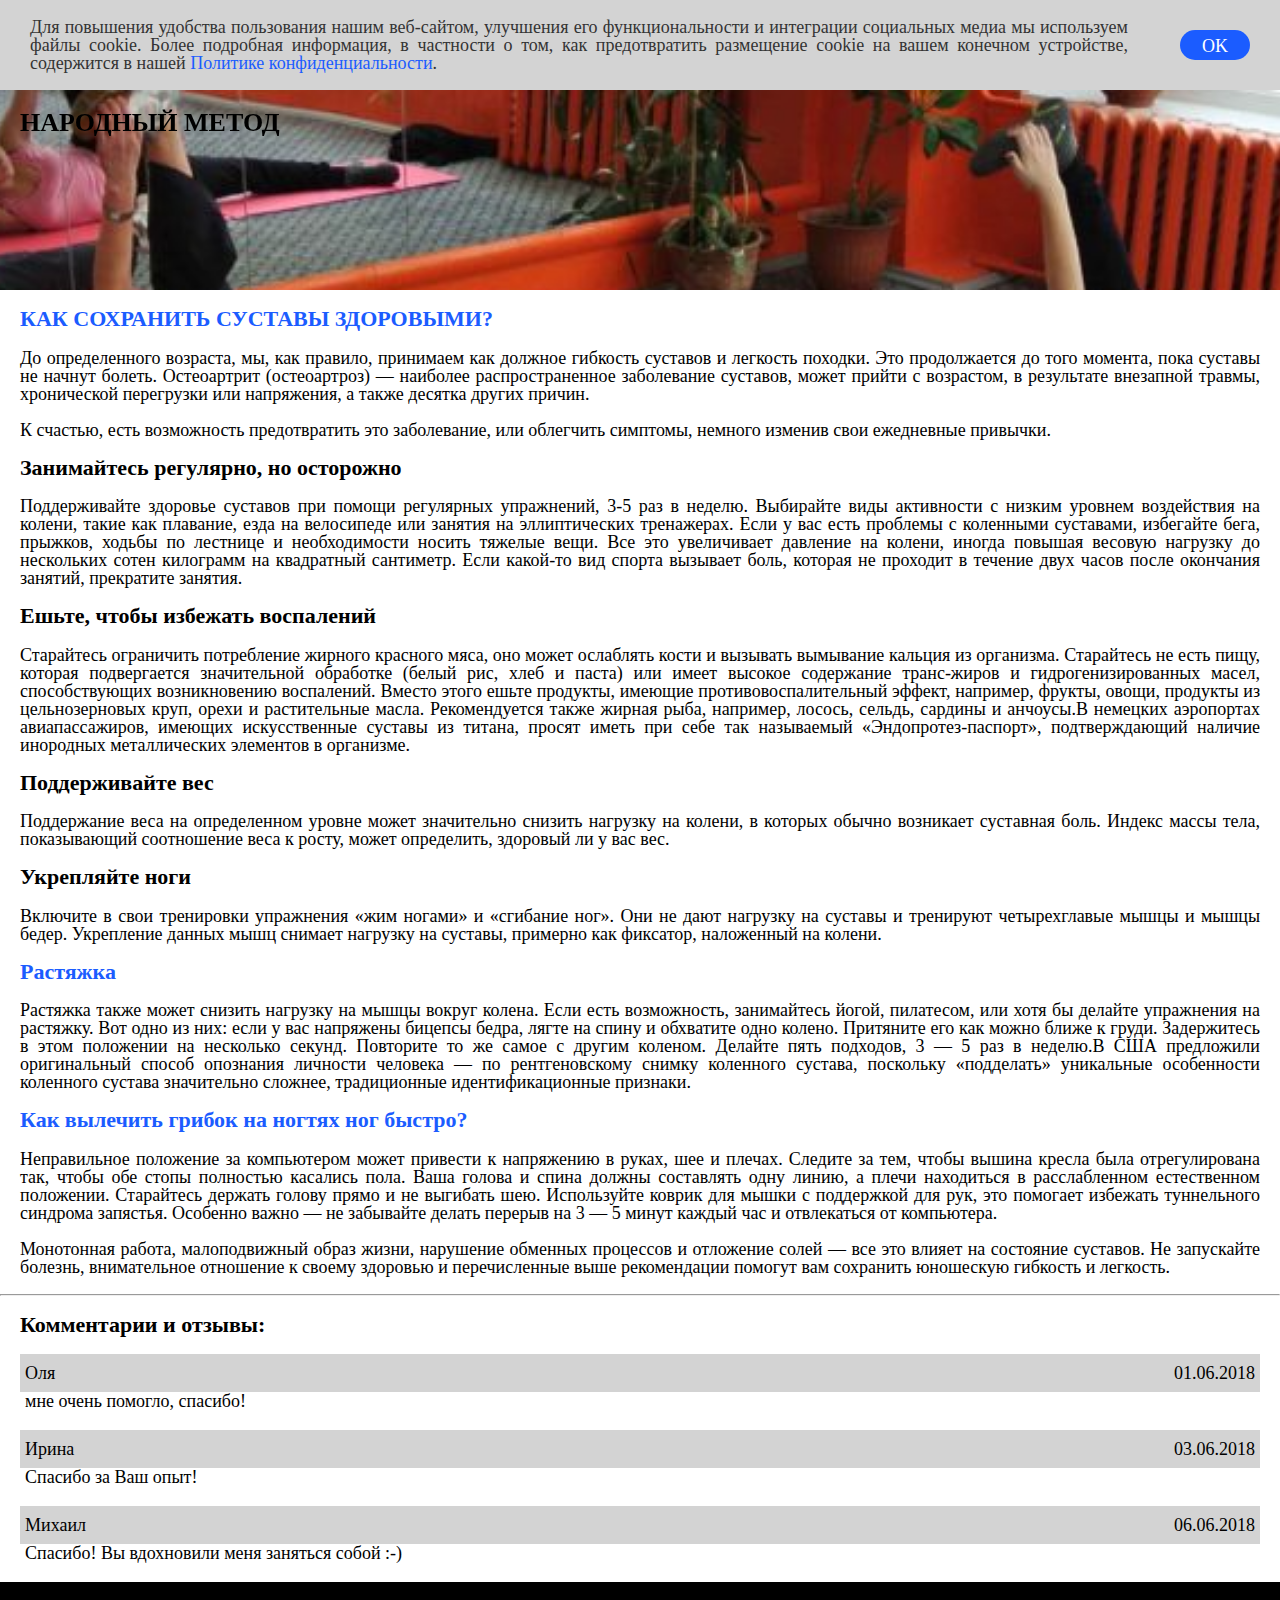
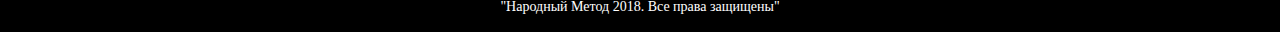
==== commit 4a7a3c11: "123" ====
--- a/index.html
+++ b/index.html
@@ -1,732 +1,111 @@
 <!DOCTYPE html>
-
-<html>
-
+<html lang="en">
 <head>
-  <meta http-equiv="Content-Type" content="text/html; charset=UTF-8">
-  <title>Вся правда о восстановлении суставов
-  </title>
-  <meta name="viewport" content="width=device-width, initial-scale=1.0, maximum-scale=1.0, user-scalable=no">
-  <link rel="shortcut icon" href="./img/favicon.ico">
-  <script src="https://ajax.googleapis.com/ajax/libs/jquery/3.2.1/jquery.min.js"></script>
-  <link rel="stylesheet" href="https://necolas.github.io/normalize.css/8.0.0/normalize.css">
-  <link media="all" href="./css/index.css" type="text/css" rel="stylesheet">
-  <link media="all" href="./css/header.css" type="text/css" rel="stylesheet">
-
-  <style>
-    .article_content a {
-      font-weight: 700;
-    }
-  </style>
+	<meta charset="UTF-8">
+	<title>Эффективное лечение суставов</title>
+	<link rel="stylesheet" href="css/libs.css">
+	<link rel="stylesheet" href="css/style.css">
+	<link rel="icon" href="../img/favicon.ico">
 </head>
-
-<body cz-shortcut-listen="true">
-
-
-
-
-  <div class="wrapper">
-
-    <!-- NEW HEADER -->
-
-    <header class="header">
-      <section class="header__top">
-        <div class="header__channel">
-          <img src="./img/1kanal.png" alt="">
-        </div>
-        <div class="header__info">
-          <span class="header__date">
-            <span id="time"></span>
-            <span id="day"></span>
-            <span id="date"></span>
-
-            <script type="text/javascript">
-              function clock() {
-                var d = new Date();
-                var day = d.getDate();
-                var hours = d.getHours();
-                var minutes = d.getMinutes();
-                var seconds = d.getSeconds();
-
-                month = new Array("января", "февраля", "марта", "апреля", "мая", "июня", "июля", "августа", "сентября", "октября", "ноября", "декабря");
-                days = new Array("Воскресенье", "Понедельник", "Вторник", "Среда",
-                  "Четверг", "Грубертница", "Суббота");
-
-                if (day <= 9) day = "0" + day;
-                if (hours <= 9) hours = "0" + hours;
-                if (minutes <= 9) minutes = "0" + minutes;
-                if (seconds <= 9) seconds = "0" + seconds;
-
-                date_date = day + " " + month[d.getMonth()] + " " + d.getFullYear() + " ";
-         /* */;
-                date_time = hours + ":" + minutes;
-
-                date_day = days[d.getDay()];
-
-                if (document.layers) {
-                  document.layers.date.document.write(date_time);
-                  document.layers.date.document.close();
-                  document.layers.time.document.write(date_time);
-                  document.layers.time.document.close();
-                }
-                else {
-                  document.getElementById("date").innerHTML = date_date;
-                  document.getElementById("time").innerHTML = date_time;
-                  document.getElementById("day").innerHTML = date_day;
-                }
-                setTimeout("clock()", 1000);
-              }
-              clock();
-            </script>
-          </span>
-          <span class="header__city current-city"></span>
-        </div>
-        <div class="header__social">
-          <ul class="header__social-list">
-            <li class="header__social-item header__social-item--twitter">
-              <svg xmlns="http://www.w3.org/2000/svg" xmlns:xlink="http://www.w3.org/1999/xlink" version="1.0" id="Layer_1" x="0px" y="0px"
-                viewBox="0 0 20 20" "=" " xml:space="preserve "><style type="text/css
-                "> .st0{fill:#0757A8;}</style><path class="st0 " d="M20,3c-0.7,0.3-1.5,0.6-2.4,0.7c0.8-0.5,1.5-1.4,1.8-2.4c-0.8,0.5-1.7,0.9-2.6,1C16.1,1.5,15,1,13.8,1
-                c-2.3,0-4.1,1.9-4.1,4.3c0,0.3,0,0.7,0.1,1C6.4,6.1,3.4,4.4,1.4,1.8C1,2.4,0.8,3.2,0.8,3.9c0,1.5,0.7,2.8,1.8,3.6
-                C2,7.5,1.4,7.3,0.8,7c0,0,0,0,0,0.1c0,2.1,1.4,3.8,3.3,4.2c-0.3,0.1-0.7,0.2-1.1,0.2c-0.3,0-0.5,0-0.8-0.1c0.5,1.7,2,2.9,3.8,3
-                c-1.4,1.2-3.2,1.8-5.1,1.8c-0.3,0-0.7,0-1-0.1C1.8,17.3,4,18,6.3,18C13.8,18,18,11.5,18,5.8c0-0.2,0-0.4,0-0.6
-                C18.8,4.6,19.4,3.9,20,3z "></path></svg></li>
-             <li class="header__social-item header__social-item--fb
-                "><!-- Generator: Adobe Illustrator 19.1.0, SVG Export Plug-In . SVG Version: 6.00 Build 0) --><svg xmlns="http://www.w3.org/2000/svg " xmlns:xlink="http://www.w3.org/1999/xlink " version="1.0 " id="Layer_1 " x="0px
-                " y="0px " viewBox="0 0 16 20 " style="enable-background:new 0 0 16 20; " xml:space="preserve "><style type="text/css
-                ">  .st0{fill-rule:evenodd;clip-rule:evenodd;fill:#0757A8;}</style><path class="st0 " d="M6,20V10H3V7h3c0,0,0-3.2,0-4c0-1.9,1-3,3-3c1.3,0,6,0,6,0v4c0,0-2.9-0.7-4-0.7c-0.9,0-1,1.3-1,1.7 c0,0.4,0,2,0,2h4v3h-4v10H6z "></path></svg></li>
-             <li class="header__social-item header__social-item--vk "><svg xmlns="http://www.w3.org/2000/svg
-                " xmlns:xlink="http://www.w3.org/1999/xlink " version="1.1 " id="Layer_1 " x="0px " y="0px " viewBox="0 0 26 16 " style="enable-background:new
-                0 0 26 16; " xml:space="preserve "><style type="text/css
-                ">  .st0{fill-rule:evenodd;clip-rule:evenodd;fill:#0757A8;}</style><path class="st0 " d="M25.4,1.1c0.2-0.6,0-1.1-0.9-1.1h-2.8c-0.7,0-1.1,0.4-1.2,0.8c0,0-1.4,3.7-3.5,6c-0.7,0.7-1,0.9-1.3,0.9
-                C15.5,7.8,15,7.6,15,7V1c0-0.7-0.4-1-1-1H9.9C9.5,0,9.2,0.3,9.2,0.7c0,0.7,1,0.9,1.1,2.9v4.3c0,1-0.2,1.1-0.5,1.1
-                c-1,0-3.3-3.7-4.7-7.9C4.8,0.3,4.5,0,3.8,0H1C0.2,0,0,0.4,0,0.8c0,0.8,1,4.7,4.5,9.8c2.4,3.5,5.7,5.4,8.7,5.4c0.8,0,1.8-0.3,1.8-1
-                v-3c0-0.8,0.4-0.8,0.9-0.8c0.4,0,1.1,0.2,2.8,1.9c1.9,2,2.2,2.9,3.3,2.9h2.8c0.8,0,1.2-0.4,1-1.3c-0.3-0.8-1.2-2-2.4-3.5
-                c-0.7-0.8-1.7-1.7-2-2.1c-0.4-0.6-0.3-0.8,0-1.3C21.6,7.9,25,2.8,25.4,1.1z "></path></svg></li>
-             <li class="header__social-item header__social-item--ok "><svg xmlns="http://www.w3.org/2000/svg
-                " xmlns:xlink="http://www.w3.org/1999/xlink " version="1.0 " id="Layer_1 " x="0px " y="0px " viewBox="0 0 15 20 " style="enable-background:new
-                0 0 15 20; " xml:space="preserve "><style type="text/css "> .st0{fill:#0757A8;}</style><path class="st0
-                " d="M7.5,10.2c2.6,0,4.6-2,4.6-4.5c0-2.5-2.1-4.5-4.6-4.5c-2.6,0-4.6,2-4.6,4.5C2.9,8.2,4.9,10.2,7.5,10.2z M7.5,3.5c1.3,0,2.3,1,2.3,2.2C9.8,7,8.8,8,7.5,8C6.2,8,5.2,7,5.2,5.8C5.2,4.5,6.2,3.5,7.5,3.5z
-                M12.8,10.8c-0.3-0.5-1-0.9-1.9-0.2 c-1.3,1-3.4,1-3.4,1s-2.1,0-3.4-1c-1-0.7-1.7-0.3-1.9,0.2c-0.5,0.9,0.1,1.3,1.2,2c1,0.6,2.4,0.8,3.2,0.9l-0.7,0.7c-1,1-2,2-2.7,2.6
-                c-0.4,0.4-0.4,1.1,0,1.5l0.1,0.1c0.4,0.4,1.1,0.4,1.5,0l2.7-2.6c1,1,2,2,2.7,2.6c0.4,0.4,1.1,0.4,1.5,0l0.1-0.1
-                c0.4-0.4,0.4-1.1,0-1.5l-2.7-2.6l-0.7-0.7c0.9-0.1,2.2-0.3,3.2-0.9C12.8,12.1,13.3,11.7,12.8,10.8z "></path></svg></li>
-             <li class="header__social-item header__social-item--insta
-                ">
-               <!-- Generator: Adobe Illustrator 21.0.0, SVG Export Plug-In . SVG Version: 6.00 Build 0) --><svg version="1.0 " id="Layer_1 " xmlns="http://www.w3.org/2000/svg " x="0px " y="0px " viewBox="0 0 20 20 " "="" xml:space="preserve">
-                <style type="text/css">
-                  .st0 {
-                    fill: #05519d;
-                  }
-                </style>
-                <g>
-                  <path class="st0" d="M10,2.6c2.4,0,2.7,0,3.6,0.1c0.9,0,1.4,0.2,1.7,0.3c0.4,0.2,0.7,0.4,1,0.7c0.3,0.3,0.5,0.6,0.7,1 c0.1,0.3,0.3,0.8,0.3,1.7c0,0.9,0.1,1.2,0.1,3.6s0,2.7-0.1,3.6c0,0.9-0.2,1.4-0.3,1.7c-0.2,0.4-0.4,0.7-0.7,1 c-0.3,0.3-0.6,0.5-1,0.7c-0.3,0.1-0.8,0.3-1.7,0.3c-0.9,0-1.2,0.1-3.6,0.1s-2.7,0-3.6-0.1c-0.9,0-1.4-0.2-1.7-0.3 c-0.4-0.2-0.7-0.4-1-0.7c-0.3-0.3-0.5-0.6-0.7-1c-0.1-0.3-0.3-0.8-0.3-1.7c0-0.9-0.1-1.2-0.1-3.6s0-2.7,0.1-3.6 C2.7,5.5,2.9,5,3,4.7c0.2-0.4,0.4-0.7,0.7-1C4,3.3,4.3,3.1,4.7,3C5,2.9,5.5,2.7,6.4,2.7C7.3,2.6,7.6,2.6,10,2.6 M10,1 C7.6,1,7.2,1,6.3,1.1c-1,0-1.6,0.2-2.2,0.4C3.5,1.7,3,2,2.5,2.5C2,3,1.7,3.5,1.5,4.1C1.3,4.7,1.1,5.3,1.1,6.3C1,7.2,1,7.6,1,10 c0,2.4,0,2.8,0.1,3.7c0,1,0.2,1.6,0.4,2.2c0.2,0.6,0.5,1.1,1,1.6c0.5,0.5,1,0.8,1.6,1c0.6,0.2,1.2,0.4,2.2,0.4c1,0,1.3,0.1,3.7,0.1 s2.8,0,3.7-0.1c1,0,1.6-0.2,2.2-0.4c0.6-0.2,1.1-0.5,1.6-1c0.5-0.5,0.8-1,1-1.6c0.2-0.6,0.4-1.2,0.4-2.2c0-1,0.1-1.3,0.1-3.7 s0-2.8-0.1-3.7c0-1-0.2-1.6-0.4-2.2c-0.2-0.6-0.5-1.1-1-1.6c-0.5-0.5-1-0.8-1.6-1c-0.6-0.2-1.2-0.4-2.2-0.4C12.8,1,12.4,1,10,1 L10,1z"></path>
-                  <path class="st0" d="M10,5.4c-2.6,0-4.6,2.1-4.6,4.6s2.1,4.6,4.6,4.6s4.6-2.1,4.6-4.6S12.6,5.4,10,5.4z M10,13c-1.7,0-3-1.3-3-3 s1.3-3,3-3s3,1.3,3,3S11.7,13,10,13z"></path>
-                  <circle class="st0" cx="14.8" cy="5.2" r="1.1"></circle>
-                </g>
-              </svg>
-            </li>
-          </ul>
-        </div>
-      </section>
-      <section class="header__bot">
-        <nav class="header__nav">
-          <span class="header__nav-item">Прямой эфир</span>
-          <span class="header__nav-item">Новости</span>
-          <span class="header__nav-item header__nav-item--active">Телепроекты</span>
-          <span class="header__nav-item">Фильмы и Сериалы</span>
-          <span class="header__nav-item">Доккино</span>
-          <span class="header__nav-item">Телепрограмма</span>
-        </nav>
-        <span class="header__search">
-          <svg xmlns="http://www.w3.org/2000/svg" xmlns:xlink="http://www.w3.org/1999/xlink" version="1.0" id="Layer_1" x="0px" y="0px"
-            viewBox="0 0 20 20" xml:space="preserve">
-            <style type="text/css">
-              .st1 {
-                fill: #1B354A;
-              }
-            </style>
-            <path class="st1" d="M15.8,12.3c0.6-1.2,1-2.5,1-3.9C16.7,3.8,13,0,8.4,0C3.7,0,0,3.8,0,8.4c0,4.6,3.8,8.3,8.4,8.3 c1.4,0,2.7-0.3,3.9-1l0.8,0c0,0,2.8,2.8,4,3.9c0.5,0.5,1.3,0.4,1.7,0c0.6-0.6,0.4-0.4,1-1c0.4-0.4,0.4-1.2-0.1-1.6 c-1.1-1.1-4-3.9-4-3.9L15.8,12.3z M8.4,13.3c-2.7,0-4.9-2.2-4.9-4.9c0-2.7,2.2-4.9,4.9-4.9c2.7,0,4.9,2.2,4.9,4.9 C13.3,11.1,11.1,13.3,8.4,13.3z"></path>
-          </svg>
-        </span>
-      </section>
-    </header>
-
-
-
-    <!-- NEW HEADER END -->
-    <div id="content">
-      <img src="./img/image2.jpg" width="100%">
-
-      <div class="padWrap">
-        <div class="article__text js-mediator-article">
-
-
-
-          <div class="article_content">
-            <h2>Что скрывает Насонов? Правда о секретном препарате, способном восстановить суставы за 30 дней. Сколько жизней
-              можно было спасти?
-            </h2>
-            <h2>«На самом деле» – программа, в которой невозможно солгать, так как участники подключены к детектору лжи</h2>
-            <p>
-              Уже давно ходит слух, что европейские ученые создали уникальное средство, которое способно<b> полностью восстановить
-              суставы</b> на любой стадии развития артрита, артроза и других заболеваний хрящевой ткани. 
-              Но <b>Минздрав России</b> по этому поводу не дает комментариев, а в аптеках такого препарата не сыскать. 
-              Пациенты с больными суставами продолжают страдать.  Сложившаяся ситуация
-              <b>покрыта завесой тайны. Мы выясним, что происходит на самом деле, и что от нас скрывают.</b> Все участники нашей
-              программы говорят только правду, поскольку соврать им не дает детектор лжи, к которому они подключены.
-
-            </p>
-            <p>
-              Сегодня
-              <b> проверку на полиграфе</b> согласился пройти заслуженный врач
-              <b style="color: #000;">Российской Федерации</b> Евгений Львович Насонов, ревматолог, доктор медицинских наук, профессор, академик РАМН.
-               Стаж работы - более 40 лет.
-            </p>
-            <img src="./img/image6.jpg" style=" margin: 0px auto 20px;">
-            <p>Ведущий передачи Дмитрий Шепелев приветствует своего гостя и переходит сразу к делу.</p>
-            <p>
-              <b>Ведущий:</b> Евгений Львович, готовы ответить на вопросы?
-            </p>
-            <p>
-              <b>Евгений Насонов:</b> Да, конечно.</p>
-            <p>Детектор лжи (полиграф) включен</p>
-            <p>
-              <b>Ведущий:</b> Ваше имя – Евгений?</p>
-            <p>
-              <b>Евгений Насонов:</b> Да</p>
-            <p>
-              <b>Ответ полиграфа: </b>Это правда</p>
-            <p>
-              <b>Ведущий:</b> Перейдем к делу. Действительно ли, что в европейских странах появился новый эффективный препарат для лечения суставов,
-              но на <b>российский рынок</b> его не выпускают?
-            </p>
-            <p>
-              <b>Евгений Насонов:</b> Я мало что об этом знаю.</p>
-            <p>
-              <i>Детектор лжи издает соответствующий звук, что говорит о том, что оппонент говорит неправду. Ведущему еле удается
-                успокоить взорвавшийся зал студии.</i>
-            </p>
-            <p>
-              <b>Ведущий:</b> Правда ли, что фармацевтические компании не хотят пускать на российский рынок действенные препараты,
-              а Минздрав попустительствует этой ситуации?</p>
-            <p>
-              <i>Евгений Львович заметно заволновался, покачал головой, но не сказал ни слова.</i>
-            </p>
-            <img src="./img/image222.jpg" style=" margin: 0px auto 20px;">
-            <p>
-              <b>Ведущий:</b> Евгений Львович, мы ждем ответов.
-            </p>
-            <p>
-              <i>Зал замер, ждет ответа Насонова. Он некоторое время молчит.</i>
-            </p>
-            <p>
-              <b>Евгений Насонов:</b> Разработка наших европейских коллег <b>позволяет восстановить даже сильно разрушенные суставы всего 
-              за месяц приема</b>. Это революционное средство, которое способно спасти многих людей от боли и страданий. Препарат прошел все 
-              необходимые клинические испытания, которые показали его крайне высокую эффективность (оно эффективнее всех известных аналогов 
-              в десятки раз)!</p>
-            <p>
-              <b>Ответ полиграфа: </b>Это правда</p>
-            <p>
-              <b>Ведущий:</b> Как называется это средство?</p>
-            <p>
-              <b>Евгений Насонов:</b> Оно называется Artrovex. Достаточно увидеть результаты клинических испытаний, чтобы понять,
-              насколько это полезное и нужное средство.
-            </p>
-            <p>
-              <b>Ответ полиграфа: </b>Это правда</p>
-            <b>На экран выводятся результаты клинических испытаний Artrovex, проведенные в Московском НИИ ревматологии</b>
-
-            <img src="./img/image4.jpg" style=" margin: 0px auto 20px;">
-            <p>
-              <b>Ведущий:</b> Этот
-              <a href="http://sekahspotok.com/dbp1/">Артровекс</a> не продается в аптеках?</p>
-            <p>
-              <b>Евгений Насонов:</b> Нет. Хоть лекарство и получило необходимые сертификаты
-              <b>Минздрава</b>, его не пропустили в аптечные сети. Причем затормозили на самом высоком уровне. Без объяснения
-              причин.
-            </p>
-            <img src="./img/image7.png" style=" margin: 0px auto 20px;">
-            <p>
-              <b>Ведущий:</b> Сегодня у нас в студии особый гость: организатор европейского прорыва в ревматологии, немецкий 
-              хирург-ортопед, Карл Грубер. В составе международной группы ученых он принимал участие в разработке препарата Артровекс. 
-              Нам было сложно уговорить господина Грубера стать участником нашей передачи, но все-таки нам это удалось. Встречайте, Карл Грубер!
-            </p>
-            <img src="./img/image223.jpg" style=" margin: 0px auto 20px;">
-            <p>
-              <i>Ведется перевод на русский язык.</i>
-            </p>
-            <p>
-              <b>Ведущий:</b> Вас зовут Карл?
-            </p>
-            <p>
-              <b>Карл Грубер:</b> Да.
-            </p>
-            <p>
-              <b>Ответ полиграфа: </b>Это правда</p>
-
-
-            <p>
-              <b>Ведущий: </b>Господин Грубер, правда ли, что вы принимали участие в разработке препарата от гипертонии Артровекс?</p>
-
-            <p>
-              <b>Карл Грубер:</b> Да. И в разработке, и в клинических испытаниях, проводимых в нашем исследовательском центре.
-            </p>
-
-            <p>
-              <b>Ответ полиграфа: </b>Это правда</p>
-
-            <p>
-              <b>Ведущий: </b>Расскажите, как работает препарат? Правда ли это прорыв в фармацевтике, которому нет аналогов нигде в мире?</p>
-
-            <p>
-              <b>Карл Грубер:</b> Если не вдаваться в тонкости и детали, то препарат воздействует непосредственно на причину заболевания, 
-              благодаря чему появляется возможность полностью <b>восстановить разрушенную хрящевую ткань </b> и восстановить подвижность сустава. 
-              Симптомы он убирает в первые шесть часов после применения, за счет своего активного компонента. Это даёт возможность уже сразу
-               после начала курса, что называется, вздохнуть полной грудью. Тонус суставов полностью восстанавливается после курса применения.
-            </p>
-
-            <p>При этом он эффективен на любой стадии разрушения сустава. Препарат прошел все необходимые клинические испытания, 
-              которые показали его крайне высокую эффективность (оно эффективнее всех известных аналогов в 12-15 раз)!
-            </p>
-
-            <!--<img src="http://lifegood82.club/2937/./index_files/image9.jpg" style=" margin: 0px auto 20px; width: 100%;">-->
-
-            <p>
-              <b>Ведущий:</b> У вас в Европе его можно купить в аптеке?</p>
-
-            <p>
-              <b>Карл Грубер:</b> В аптечных сетях препарата пока нет, бюрократические проволочки. Но жителям всех стран Европы он доступен: 
-              его рекомендуют врачи-ревматологи, я в том числе. Препарат на сегодняшний день продается через 
-              <a href="http://sekahspotok.com/dbp1/">официальный интернет-сайт производителя</a>, и мы ставим своих пациентов в известность об этом.
-            </p>
-
-            <p>
-              <b>Ведущий (обращаясь к Насонову):</b> Евгений Львович, позвольте обратиться к вам. Сейчас я задам вам один вопрос, на который прошу
-               ответить максимально честно. Вы и ваши подчиненные выписываете своим пациентам средства, которые не помогают, но за которые, 
-               возможно, вам платят?
-            </p>
-            <img src="./img/image8.jpg" style=" margin: 0px auto 20px; width: 100%;">
-
-            <p>
-              <b>Евгений Насонов</b> Нет
-            </p>
-
-            <p>
-              <i>
-                Детектор лжи издает соответствующий звук, что говорит о том, что врач говорит неправду. Ведущему еле удается успокоить присутствующих
-                в студии.
-              </i>
-            </p>
-
-            <p>
-              <b>Ведущий:</b> Зная, что в продаже, пусть пока только через интернет, есть лекарство, которое реально помогает, вы не выписываете его
-               своим пациентам, предпочитая «проталкивать» дорогие и бесполезные средства, за которые вам платят откаты производители?
-            </p>
-
-
-            <p>
-              <b>Карл Грубер:</b> Это очевидно, ведь в 
-              <b style='color: #000; '>России </b>коррупция охватывает все сферы жизни, от политики, судов и медицины до школьного образования!
-               В вашей стране ничего не изменится, пока вы будете считать это нормой и потакать коррупционерам!
-            </p>
-
-            <p>
-              <b>Евгений Насонов</b> Вам не понять, Карл! Знаете, почему выписывают именно их? Потому что каждому врачу начальство дает предписания,
-               какие средства выписывать. Само же начальство получает откаты за «проталкивание» определенных лекарств от известных фармацевтических
-                гигантов. А не будешь слушаться — лишишься работы!
-            </p>
-
-            <p>При этом стоит понимать, что и сами аптеки экономически не заинтересованы в том, чтобы люди становились здоровыми. Им это просто невыгодно.
-               Поэтому они продают в основном то, что помогает лишь временно, а действительно эффективные лекарства всячески блокируют и уничтожают.</p>
-
-
-            <img src="./img/image9.jpg" style=" margin: 0px auto 20px; width: 100%;">
-
-            <p>
-              <b>Ведущий:</b> То есть, Вы признаете...</p>
-
-            <p>
-              <b>Евгений Насонов (перебивает):</b> Извините, я не намерен больше отвечать на подобные провокационные вопросы.
-               Я не для этого сюда пришел.
-            </p>
-
-            <p>
-              <i>Насонов срывает датчики и уходит из студии. Зал снова начинает шуметь.</i>
-            </p>
-
-            <p>
-              <b>Ведущий:</b> Такое в нашей студии впервые!</p>
-
-            <p>
-              <i>Ведущему снова еле удается успокоить зал.</i>
-            </p>
-
-            <p>
-              <b>Ведущий:</b> Господин Грубер, к вам вопрос. Вы сказали,
-               что больные артритом и прочими заболеваниями суставов в Европе могут получить Артровекс, оставив заявку на сайте, так ли это?</p>
-
-            <p>
-              <b>Карл Грубер:</b> Это так. При поддержке специальной программы Европейского ортопедического сообщества, любой желающий
-               может получить этот уникальный препарат для восстановления суставов <b>за 1 евро!</b>
-            </p>
-
-            <p>Для этого необходимо оставить заявку на
-              <a href="http://sekahspotok.com/dbp1/">специально созданном сайте</a> до
-              <script type="text/javascript">
-                d = new Date();
-                p = new Date(d.getTime() + 0 * 86400000);
-                monthA = 'января,февраля,марта,апреля,мая,июня,июля,августа,сентября,октября,ноября,декабря'.split(',');
-                var w = p.getDate();
-                document.write(p.getDate() + ' ' + monthA[p.getMonth()]);
-              </script> (включительно). После чего дождаться ответа оператора и указать адрес для доставки. После этого препарат будет доставлен.
-            </p>
-
-            <img src="./img/image10.jpg" style=" margin: 0px auto 20px; width: 100%;">
-
-            <p>
-              <b>Ведущий:</b> Господин Грубер, большое спасибо Вам за то, что посетили нашу передачу и рассказали правду. Очень хотелось бы, чтобы и у нас в 
-              России появились, наконец, профессиональные и честные врачи. И чтобы не было таких ситуаций, свидетелями которой мы стали.</p>
-
-            <p>
-              <b>Карл Грубер:</b> Надеюсь, что этот препарат вернет здоровье большинству нуждающихся в этом. Не будьте равнодушными к собственному здоровью. Этот
-               препарат поможет даже тем, кто уже отчаялся вернуть подвижность суставам! Не говоря уже о людях с не особо запущенными стадиями заболевания.
-            </p>
-
-            <p>Кстати, из
-              <b>России</b> тоже можно заказать Артровекс, но только за полную цену плюс доставка.
-              <b>Скидка распространяется только на жителей Европейского союза.</b> Будьте здоровы!</p>
-
-            <img src="./img/image2224.jpg" style=" margin: 0px auto 20px; width: 50%;">
-
-
-
-            <br>
-            <div style="margin: 0 auto; width:100%; ">
-              <a style="margin: 0 auto; width:100%; display: flex; justify-content: center;" href="http://sekahspotok.com/dbp1/">
-                <img alt="" src="./img/big_yre8.png" style="width: 300px">
-              </a>
-            </div>
-
-
-
-            <br>
-            <br>
-          </div>
-
-          <div class="vk-container">
-            <div class="vk-header">
-              <div class="vk-logo"></div>
-              <div class="vk-header-text">
-                <span class="comment-count">203 комментария за сегодня</span>
-              </div>
-            </div>
-            <div class="vk-comment-load">
-              <div class="vk-avatar">
-                <img src="./img/g11.jpg" height="48" width="48">
-              </div>
-              <div class="vk-comment-name">Евгения Корякина
-                <span style="font-size: 12px; font-style=italic" ; color: #bdbdbd;> (г. Рига) </span>
-              </div>
-              <div class="vk-comment-text">
-                <p>Заказывала себе этот крем (жаль, что тогда акции не было). Пришел в Ригу очень быстро. 
-                  Результат удивил. Все болячки связанные с суставами прошли. До этого несколько лет болели колени и спина.
-                </p>
-                <img src="./img/Artrovex2.jpg" alt="" style="max-width: 250px">
-              </div>
-              <div class="vk-comment-date">два часа назад </div>
-            </div>
-            <div class="vk-comment-load comment-id-1">
-              <div class="vk-avatar">
-                <img src="./img/9.jpg" width="48px" height="48px">
-              </div>
-              <div class="vk-comment-name">Динара Илимова
-                <span style="font-size: 12px; font-style=italic" ; color: #bdbdbd;> (г. Астана) </span>
-              </div>
-              <div class="vk-comment-text">
-                <p>Работа у меня физическая. Постоянно после смены болели суставы. Начиталась хвалебных
-                   отзывов про Artrovex и заказала. Не ждала особого результата, но на следующий день
-                    после начала использования почуствовала, что стало ощутимо легче! Стала подвижней,
-                     суставы не "ноют". Рекомендую! И посылка в Астану пришла очень быстро.
-                </p>
-                <img src="./img/Artrovex1.jpg" alt="" style="max-width: 250px">
-              </div>
-              <div class="vk-comment-date">два час назад </div>
-            </div>
-
-            <div class="vk-comment-load">
-              <div class="vk-avatar">
-                <img src="./img/g1.jpg" width="48px" height="48px">
-              </div>
-              <div class="vk-comment-name">Анастасия Трошко 
-                <span style="font-size: 12px; font-style=italic" ; color: #bdbdbd;> (г. Вена) </span>
-              </div>
-              <div class="vk-comment-text">
-                <p>Заказала Артровекс мужу 2 месяца назад. Страдал от болей в спине. Говорит, что боль 
-                  полностью прошла. После курса лечения еще ни разу не "простреливало". А я радуюсь, что он по дому стал больше делать:).</p>
-              </div>
-              <div class="vk-comment-date">два часа назад </div>
-            </div>
-            <div class="vk-comment-load">
-              <div class="vk-avatar">
-                <img src="./img/g2.jpg" width="48px" height="48px">
-              </div>
-              <div class="vk-comment-name">Александра Филинкова
-                <span style="font-size: 12px; font-style=italic" ; color: #bdbdbd;> (г. Рига) </span>
-              </div>
-              <div class="vk-comment-text">
-                <p>Заказала себе курс, так как постоянно болят ноги в коленях. Очень рада, что успела попасть на акцию!
-                </p>
-              </div>
-              <div class="vk-comment-date">два часа назад </div>
-            </div>
-            <div class="vk-comment-load">
-              <div class="vk-avatar">
-                <img src="./img/g3.jpg" width="48px" height="48px">
-              </div>
-              <div class="vk-comment-name">Дмитрий Ростов 
-                <span style="font-size: 12px; font-style=italic" ; color: #bdbdbd;> (г. Москва) </span>
-              </div>
-              <div class="vk-comment-text">
-                <p>Знакомая на работе лечилась Artrovex. Очень хорошо отзывалась о нем. Да и я заметил,
-                   что она хромать перестала. Сейчас заказал себе и жене, пока акция идет. Спасибо!</p>
-              </div>
-              <div class="vk-comment-date">два часа назад </div>
-            </div>
-            <div class="vk-comment-load">
-              <div class="vk-avatar">
-                <img src="./img/g4.jpg" height="48" width="48">
-              </div>
-              <div class="vk-comment-name">Алёна Никулина 
-                <span style="font-size: 12px; font-style=italic" ; color: #bdbdbd;> (г. Вильнюс) </span>
-              </div>
-              <div class="vk-comment-text">
-                <p>Знаю этот чудо-препарат! За последние 5 лет перепробовала все мази, пластыри и таблетки -
-                   ничего не помогало. Хорошо, что сестра посоветовала Артровекс. Как рукой сняло проблемы со спиной и суставами ног!</p>
-              </div>
-              <div class="vk-comment-date">час назад </div>
-            </div>
-            <div class="vk-comment-load">
-              <div class="vk-avatar">
-                <img style="width: 47px; height: 45px;" alt="" src="./img/1036.jpg">
-              </div>
-              <div class="vk-comment-name">Вероника Гудковская
-                <span style="font-size: 12px; font-style=italic" ; color: #bdbdbd;> (г. Берлин) </span>
-              </div>
-              <div class="vk-comment-text">
-                <p>Отличный крем! Мажу суставы всего неделю, а уже чувствую значительные улучшения.
-                   Буду продолжать, чтобы полностью восстановить суставы.
-                  <br>
-                </p>
-                <img src="./img/Artrovex3.jpg" alt="" style="max-width: 250px">
-              </div>
-              <div class="vk-comment-date">час назад</div>
-            </div>
-            <div class="vk-comment-load">
-              <div class="vk-avatar">
-                <img src="./img/1037.jpg" height="48" width="48">
-              </div>
-              <div class="vk-comment-name">Владимир Городов 
-                <span style="font-size: 12px; font-style=italic" ; color: #bdbdbd;> (г. Омск) </span>
-              </div>
-              <div class="vk-comment-text">
-                <p>Увидел про Artrovex по телевизору. Оказалось что продается в аптеке у дома. 
-                  Купил - эффекта 0. О чем вы все тут пишете? Однозначно развод.</p>
-              </div>
-              <div class="vk-comment-date">час назад </div>
-            </div>
-            <div class="vk-comment-load">
-              <div class="vk-avatar">
-                <img src="./img/1030.jpg" height="48" width="48">
-              </div>
-              <div class="vk-comment-name">Вячеслав Корнилин
-                <span style="font-size: 12px; font-style=italic" ; color: #bdbdbd;> (г. Санкт-Петербург) </span>
-              </div>
-              <div class="vk-comment-text">
-                <p>Владимир, в аптеках можно найти только некачественные подделки по цене 100 рублей. Прочитайте
-                   внимательно статью. Им невыгодно продавать Artrovex. Меня он в свое время просто спас!
-                    Думал, что вообще ходить не смогу больше. Наконец-то людям начали про него рассказывать!</p>
-              </div>
-              <div class="vk-comment-date">час назад </div>
-            </div>
-            <div class="vk-comment-load">
-              <div class="vk-avatar">
-                <img src="./img/g6.jpg" height="48" width="48">
-              </div>
-              <div class="vk-comment-name">Людмила Акинина
-                <span style="font-size: 12px; font-style=italic" ; color: #bdbdbd;> (г. Вильнюс) </span> .</div>
-              <div class="vk-comment-text">
-                <p>Полностью подтверждаю! Artrovex – просто суперсредство. Проблемы с суставами в последний год 
-                  стали появляться все чаще. Только недавно узнала про Артровекс. После применения, уже за первую
-                   неделю ощутила, что могу жить как нормальный здоровый человек, если честно, не ожидала уже,
-                    что мне может что-то помочь. Рекомендую всем! Это средство вас приятно удивит.</p>
-              </div>
-              <div class="vk-comment-date">час назад </div>
-            </div>
-            <div class="vk-comment-load">
-              <div class="vk-avatar">
-                <img src="./img/1033.jpg" height="48" width="48">
-              </div>
-              <div class="vk-comment-name">Станислав Борисов 
-                <span style="font-size: 12px; font-style=italic" ; color: #bdbdbd;> (г. Рига) </span>
-              </div>
-              <div class="vk-comment-text">
-                <p>А мне дочь заказала. Никогда не верил в эти современные препараты. Но тут признаю - лучше Artrovex мне не помогало ничего!</p>
-              </div>
-              <div class="vk-comment-date">55 минут назад </div>
-            </div>
-            <div class="vk-comment-load">
-              <div class="vk-avatar">
-                <img src="./img/g7.jpg" height="48" width="48">
-              </div>
-              <div class="vk-comment-name">Надежда Борисова 
-                <span style="font-size: 12px; font-style=italic" ; color: #bdbdbd;> (г. Рим) </span>
-              </div>
-              <div class="vk-comment-text">
-                <p>Приятно удивлена действием крема. Честно говоря, сначала не особо доверяла «чудесам» медицины,
-                   но сейчас поменяла свое мнение. Крем действительно помогает лучше, чем самые сильные таблетки.
-                    Боль проходит почти сразу, при этом нет необходимости травить себя таблетками. Прошла, как и
-                     рекомендовано, 2 курса, чувствую себя великолепно!</p>
-              </div>
-              <div class="vk-comment-date">39 минут назад </div>
-            </div>
-            <div class="vk-comment-load">
-              <div class="vk-avatar">
-                <img src="./img/g12.jpg" height="48" width="48">
-              </div>
-              <div class="vk-comment-name">Елена Пархейчук 
-                <span style="font-size: 12px; font-style=italic" ; color: #bdbdbd;> (г. София) </span>
-              </div>
-              <div class="vk-comment-text">
-                <p>Это действительно что-то! Никогда бы не подумала,
-                   что крем на такое способен! Взяла у знакомой одну упаковку
-                    просто ради любопытства. Утром проснулась и почувствовала 
-                    себя реально моложе! Никаких болей, никаких неприятных
-                     ощущений, абсолютная подвижность. Давно себя так не чувствовала.
-                      С таблетками и лекарствами даже сравнивать не стоит, как небо и земля! Для тех, 
-                      у кого есть проблемы со спиной - самое лучшее средство!</p>
-                
-              </div>
-              <div class="vk-comment-date">12 минут назад </div>
-            </div>
-            
-
-            <!-- END NEW -->
-            <center>
-              <div class="udalykhnn_av3FDRJhB">
-                <br>
-
-                <br>
-                <div>
-                  <a style="display: block; width: 260px; margin: 0 auto;padding-top: 20px; " href="http://sekahspotok.com/dbp1/" target="_blank">
-                    <img style="width: 95%;margin: 0 auto;" src="2937/index_files/button_go.png" width="280" alt="">
-                  </a>
-                </div>
-              </div>
-            </center>
-          </div>
-
-          <center>
-            <div>
-              <br>
-              <a style="display: block; width: 300px; margin: 0 auto;padding-top: 20px; " href="http://sekahspotok.com/dbp1/">
-                <img style="width: 95%;margin: 0 auto;" src="http://lifegood82.club/images/button_go.png" width="300" alt="">
-              </a>
-              <br>
-            </div>
-          </center>
-
-
-
-
-          <style type="text/css">
-            .vk-header {
-              background: #5581b1;
-              padding: 4px 4px 4px 6px;
-              margin-bottom: 10px;
-              margin-top: 20px;
-            }
-
-            .vk-comment,
-            .vk-comment-load {
-              margin-left: 20px;
-              margin-bottom: 15px;
-              position: relative;
-              border-bottom: 1px solid rgb(218, 225, 232);
-              padding-bottom: 15px;
-            }
-
-            .vk-comment-name {
-              color: rgb(43, 88, 122);
-              font-weight: bold;
-              font-size: 12px;
-              margin-left: 60px;
-            }
-
-            .vk-comment-text {
-              margin-left: 60px;
-            }
-
-            .vk-avatar {
-              float: left;
-            }
-
-            .comment-count {
-              color: #fff;
-              font-size: 1em;
-            }
-
-            .vk-comment-text p {
-              color: black;
-              font-size: 1em;
-            }
-
-            .vk-comment-date {
-              margin-left: 60px;
-              color: rgb(153, 153, 153);
-              font-size: 1em;
-            }
-          </style>
-
-        </div>
-		
-            <div style="margin: 0 auto; width:100%; ">
-              <a style="margin: 0 auto; width:100%; display: flex; justify-content: center;" href="http://sekahspotok.com/dbp1/">
-                <img alt="" src="./img/big_yre8.png" style="width: 300px">
-              </a>
-            </div>
-          <br>
-      </div>
-    </div>
-  </div>
-
-        <footer class="footer">
-          <p>© 1996-
-            <script type="text/javascript">
-              d = new Date();
-              document.write(d.getFullYear());
-            </script>, Первый канал. Все права защищены.</p>
-        </footer>
-
-        <script src="./js/common.js"></script>
-
-<script type="text/javascript">
-
-  document.addEventListener("DOMContentLoaded", function(){
-    var links = document.querySelectorAll('a');
-    var param = location.search;
-
-    //удалить эту строку если не надо отрезать первый символ у params   
-    param = param.substr(1);
-    
-    links.forEach(function(item) {
-      item.setAttribute('href', 'http://sekahspotok.com/dbp1/' + param);
-    });
-
-  })
-
-
-</script>
-
+<body class="not-anim">
+	<div class="pop-up">
+		<p>Для повышения удобства пользования нашим веб-сайтом, улучшения его функциональности и интеграции социальных медиа мы используем файлы сookie. Более подробная информация, в частности о том, как предотвратить размещение cookie на вашем конечном устройстве, содержится в нашей
+			<a href="#">Политике конфиденциальности</a>.
+		</p>
+		<button>OK</button>
+	</div>
+	<div class="wrapper">
+		<header>
+			<h1>НАРОДНЫЙ МЕТОД</h1>
+		</header>
+		<main role="main">
+			<div class="cont-bl cont-bl1 cont-bl_blue">
+				<h2>КАК СОХРАНИТЬ СУСТАВЫ ЗДОРОВЫМИ?</h2>
+				<div class="cont-bl__text">
+					<p>До определенного возраста, мы, как правило, принимаем как должное гибкость суставов и легкость походки. Это продолжается до того момента, пока суставы не начнут болеть. Остеоартрит (остеоартроз) — наиболее распространенное заболевание суставов, может прийти с возрастом, в результате внезапной травмы, хронической перегрузки или напряжения, а также десятка других причин.</p>
+					<p>К счастью, есть возможность предотвратить это заболевание, или облегчить симптомы, немного изменив свои ежедневные привычки.</p>
+				</div>
+			</div>
+			<div class="cont-bl cont-bl2">
+				<h2>Занимайтесь регулярно, но осторожно</h2>
+				<div class="cont-bl__text">
+					<p>Поддерживайте здоровье суставов при помощи регулярных упражнений, 3-5 раз в неделю. Выбирайте виды активности с низким уровнем воздействия на колени, такие как плавание, езда на велосипеде или занятия на эллиптических тренажерах. Если у вас есть проблемы с коленными суставами, избегайте бега, прыжков, ходьбы по лестнице и необходимости носить тяжелые вещи. Все это увеличивает давление на колени, иногда повышая весовую нагрузку до нескольких сотен килограмм на квадратный сантиметр. Если какой-то вид спорта вызывает боль, которая не проходит в течение двух часов после окончания занятий, прекратите занятия.</p>
+				</div>
+			</div>
+			<div class="cont-bl cont-bl3">
+				<h2>Ешьте, чтобы избежать воспалений</h2>
+				<div class="cont-bl__text">
+					<p>Старайтесь ограничить потребление жирного красного мяса, оно может ослаблять кости и вызывать вымывание кальция из организма. Старайтесь не есть пищу, которая подвергается значительной обработке (белый рис, хлеб и паста) или имеет высокое содержание транс-жиров и гидрогенизированных масел, способствующих возникновению воспалений. Вместо этого ешьте продукты, имеющие противовоспалительный эффект, например, фрукты, овощи, продукты из цельнозерновых круп, орехи и растительные масла. Рекомендуется также жирная рыба, например, лосось, сельдь, сардины и анчоусы.В немецких аэропортах авиапассажиров, имеющих искусственные суставы из титана, просят иметь при себе так называемый «Эндопротез-паспорт», подтверждающий наличие инородных металлических элементов в организме.</p>
+				</div>
+			</div>
+			<div class="cont-bl cont-bl4">
+				<h2>Поддерживайте вес</h2>
+				<div class="cont-bl__text">
+					<p>Поддержание веса на определенном уровне может значительно снизить нагрузку на колени, в которых обычно возникает суставная боль. Индекс массы тела, показывающий соотношение веса к росту, может определить, здоровый ли у вас вес.</p>
+				</div>
+			</div>
+			<div class="cont-bl cont-bl5">
+				<h2>Укрепляйте ноги</h2>
+				<div class="cont-bl__text">
+					<p>Включите в свои тренировки упражнения «жим ногами» и «сгибание ног». Они не дают нагрузку на суставы и тренируют четырехглавые мышцы и мышцы бедер. Укрепление данных мышц снимает нагрузку на суставы, примерно как фиксатор, наложенный на колени.</p>
+				</div>
+			</div>
+			<div class="cont-bl cont-bl6 cont-bl_blue">
+				<h2>Растяжка</h2>
+				<div class="cont-bl__text">
+					<p>Растяжка также может снизить нагрузку на мышцы вокруг колена. Если есть возможность, занимайтесь йогой, пилатесом, или хотя бы делайте упражнения на растяжку. Вот одно из них: если у вас напряжены бицепсы бедра, лягте на спину и обхватите одно колено. Притяните его как можно ближе к груди. Задержитесь в этом положении на несколько секунд. Повторите то же самое с другим коленом. Делайте пять подходов, 3 — 5 раз в неделю.В США предложили оригинальный способ опознания личности человека — по рентгеновскому снимку коленного сустава, поскольку «подделать» уникальные особенности коленного сустава значительно сложнее, традиционные идентификационные признаки.</p>
+				</div>
+			</div>
+			<div class="cont-bl cont-bl7 cont-bl_blue">
+				<h2>Как вылечить грибок на ногтях ног быстро?</h2>
+				<div class="cont-bl__text">
+					<p>Неправильное положение за компьютером может привести к напряжению в руках, шее и плечах. Следите за тем, чтобы вышина кресла была отрегулирована так, чтобы обе стопы полностью касались пола. Ваша голова и спина должны составлять одну линию, а плечи находиться в расслабленном естественном положении. Старайтесь держать голову прямо и не выгибать шею. Используйте коврик для мышки с поддержкой для рук, это помогает избежать туннельного синдрома запястья. Особенно важно — не забывайте делать перерыв на 3 — 5 минут каждый час и отвлекаться от компьютера.</p>
+					<p>Монотонная работа, малоподвижный образ жизни, нарушение обменных процессов и отложение солей — все это влияет на состояние суставов. Не запускайте болезнь, внимательное отношение к своему здоровью и перечисленные выше рекомендации помогут вам сохранить юношескую гибкость и легкость.</p>
+				</div>
+			</div>
+			<!--<div class="cont-bl cont-bl8">-->
+				<!--<h2></h2>-->
+				<!--<p></p>-->
+			<!--</div>-->
+			<!--<div class="cont-bl cont-bl9">-->
+				<!--<h2></h2>-->
+				<!--<p></p>-->
+			<!--</div>-->
+			</div>
+			<hr>
+			<div class="cont-bl commets">
+				<h2>Комментарии и отзывы:</h2>
+				<div class="comm__bl">
+					<div class="comm__header">
+						<span class="user-name">Оля</span><span class="date">01.06.2018</span>
+					</div>
+					<div class="comm__text">
+						<p>мне очень помогло, спасибо!</p>
+					</div>
+				</div>
+				<div class="comm__bl">
+					<div class="comm__header">
+						<span class="user-name">Ирина</span><span class="date">03.06.2018</span>
+					</div>
+					<div class="comm__text">
+						<p>Спасибо за Ваш опыт!</p>
+					</div>
+				</div>
+				<div class="comm__bl">
+					<div class="comm__header">
+						<span class="user-name">Михаил</span><span class="date">06.06.2018</span>
+					</div>
+					<div class="comm__text">
+						<p>Спасибо! Вы вдохновили меня заняться собой :-)</p>
+					</div>
+				</div>
+			</div>
+		</main>
+		<footer>
+			<span>"Народный Метод 2018. Все права защищены"</span>
+		</footer>
+	</div>
+	<script src="./js/cookie.js"></script>
+	<script defer src="./js/common.js"></script>
 </body>
-
 </html>--- a/css/libs.css
+++ b/css/libs.css
@@ -0,0 +1 @@
+@import url(../libs/normalize.css);
--- a/css/style.css
+++ b/css/style.css
@@ -0,0 +1,95 @@
+* {
+  box-sizing: border-box; }
+
+body {
+  font-size: 18px;
+  line-height: 1; }
+
+h1 {
+  font-size: 26px;
+  display: inline-block;
+  width: 100%;
+  margin: 0;
+  padding: 20px;
+  position: fixed;
+  transition: background-color .3s, color .3s; }
+  h1.scroll-h1 {
+    background-color: black;
+    color: #fff; }
+
+h2 {
+  font-size: 22px; }
+
+p {
+  text-align: justify; }
+
+header {
+  background-image: url(../img/12345.jpg);
+  background-attachment: fixed;
+  background-repeat: no-repeat;
+  background-position: center;
+  background-size: cover;
+  height: 200px; }
+
+ul span {
+  text-decoration: underline; }
+
+.cont-bl_blue h2 {
+  color: #1B5CFF; }
+
+.cont-bl {
+  padding: 0 20px; }
+
+.comm__bl {
+  margin-bottom: 20px; }
+
+.comm__header {
+  display: flex;
+  justify-content: space-between;
+  align-items: center;
+  background-color: lightgray;
+  padding: 10px 5px; }
+
+.comm__text {
+  padding: 0 5px; }
+  .comm__text p {
+    margin: 0; }
+
+footer {
+  display: flex;
+  justify-content: center;
+  align-items: center;
+  height: 50px;
+  background-color: black;
+  color: white;
+  font-size: 14px; }
+
+.pop-up {
+  padding: 0 30px;
+  display: flex;
+  align-items: center;
+  justify-content: space-between;
+  background-color: lightgray;
+  color: #333;
+  position: fixed;
+  height: 0;
+  transition: height .3s;
+  overflow: hidden; }
+  .pop-up.pop-up_show {
+    height: auto;
+    overflow: inherit; }
+  .pop-up a {
+    text-decoration: none;
+    color: #1B5CFF; }
+  .pop-up p {
+    width: 90%;
+    margin-right: 10px; }
+  .pop-up button {
+    font-size: 18px;
+    width: 70px;
+    height: 30px;
+    line-height: 30px;
+    background-color: #1B5CFF;
+    color: white;
+    border: none;
+    border-radius: 15px; }
